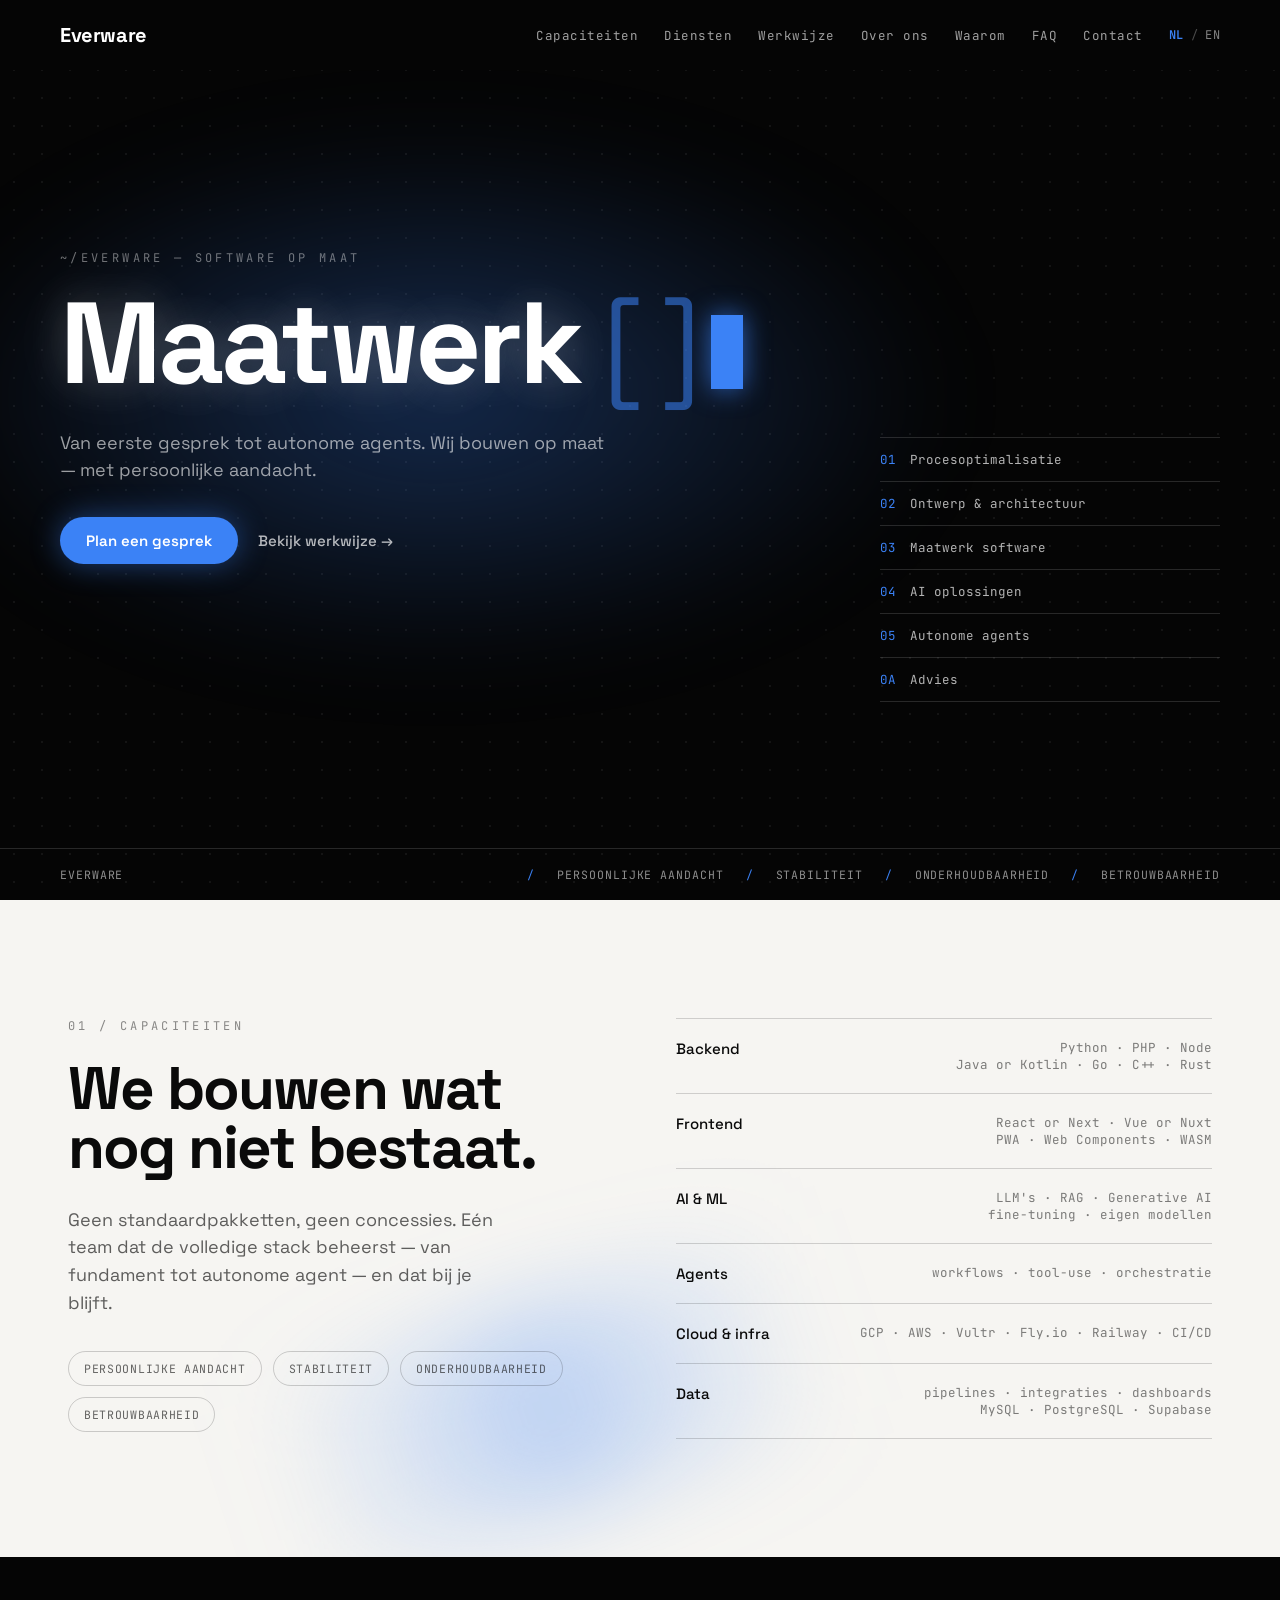
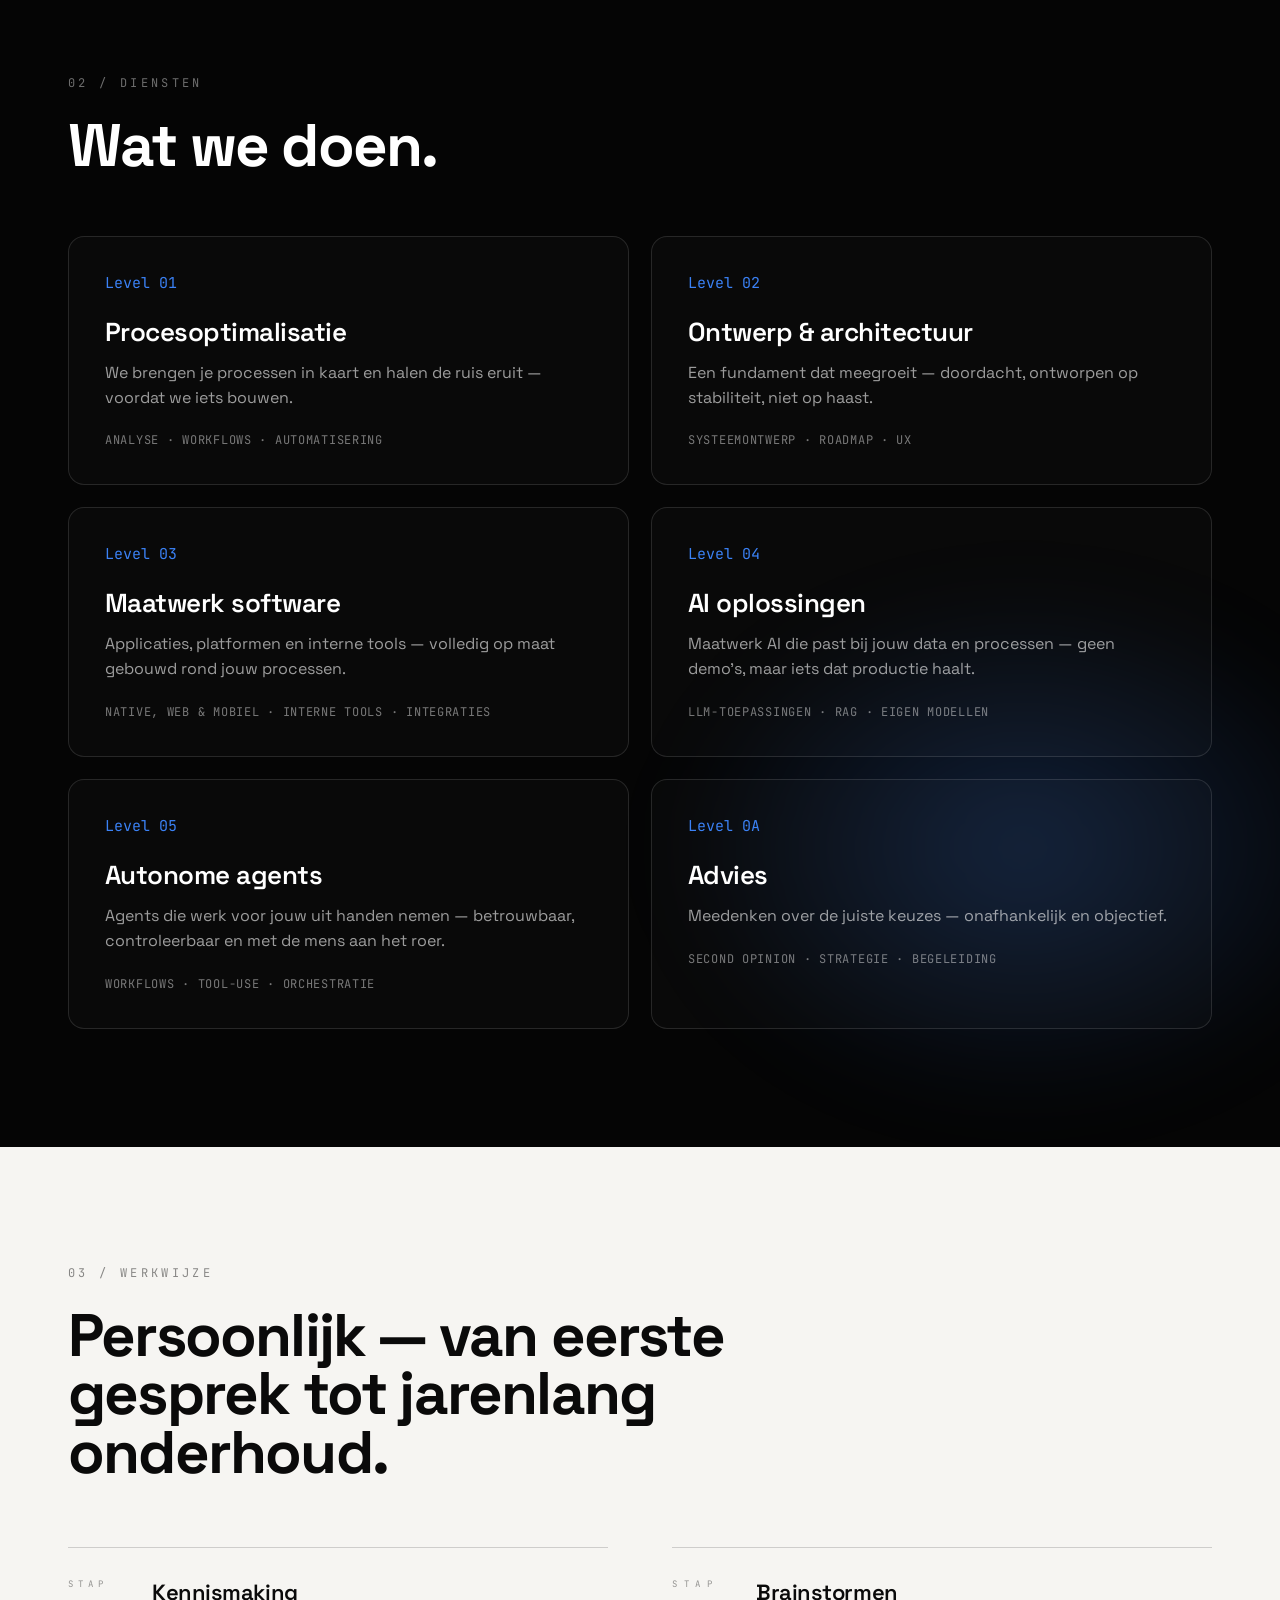
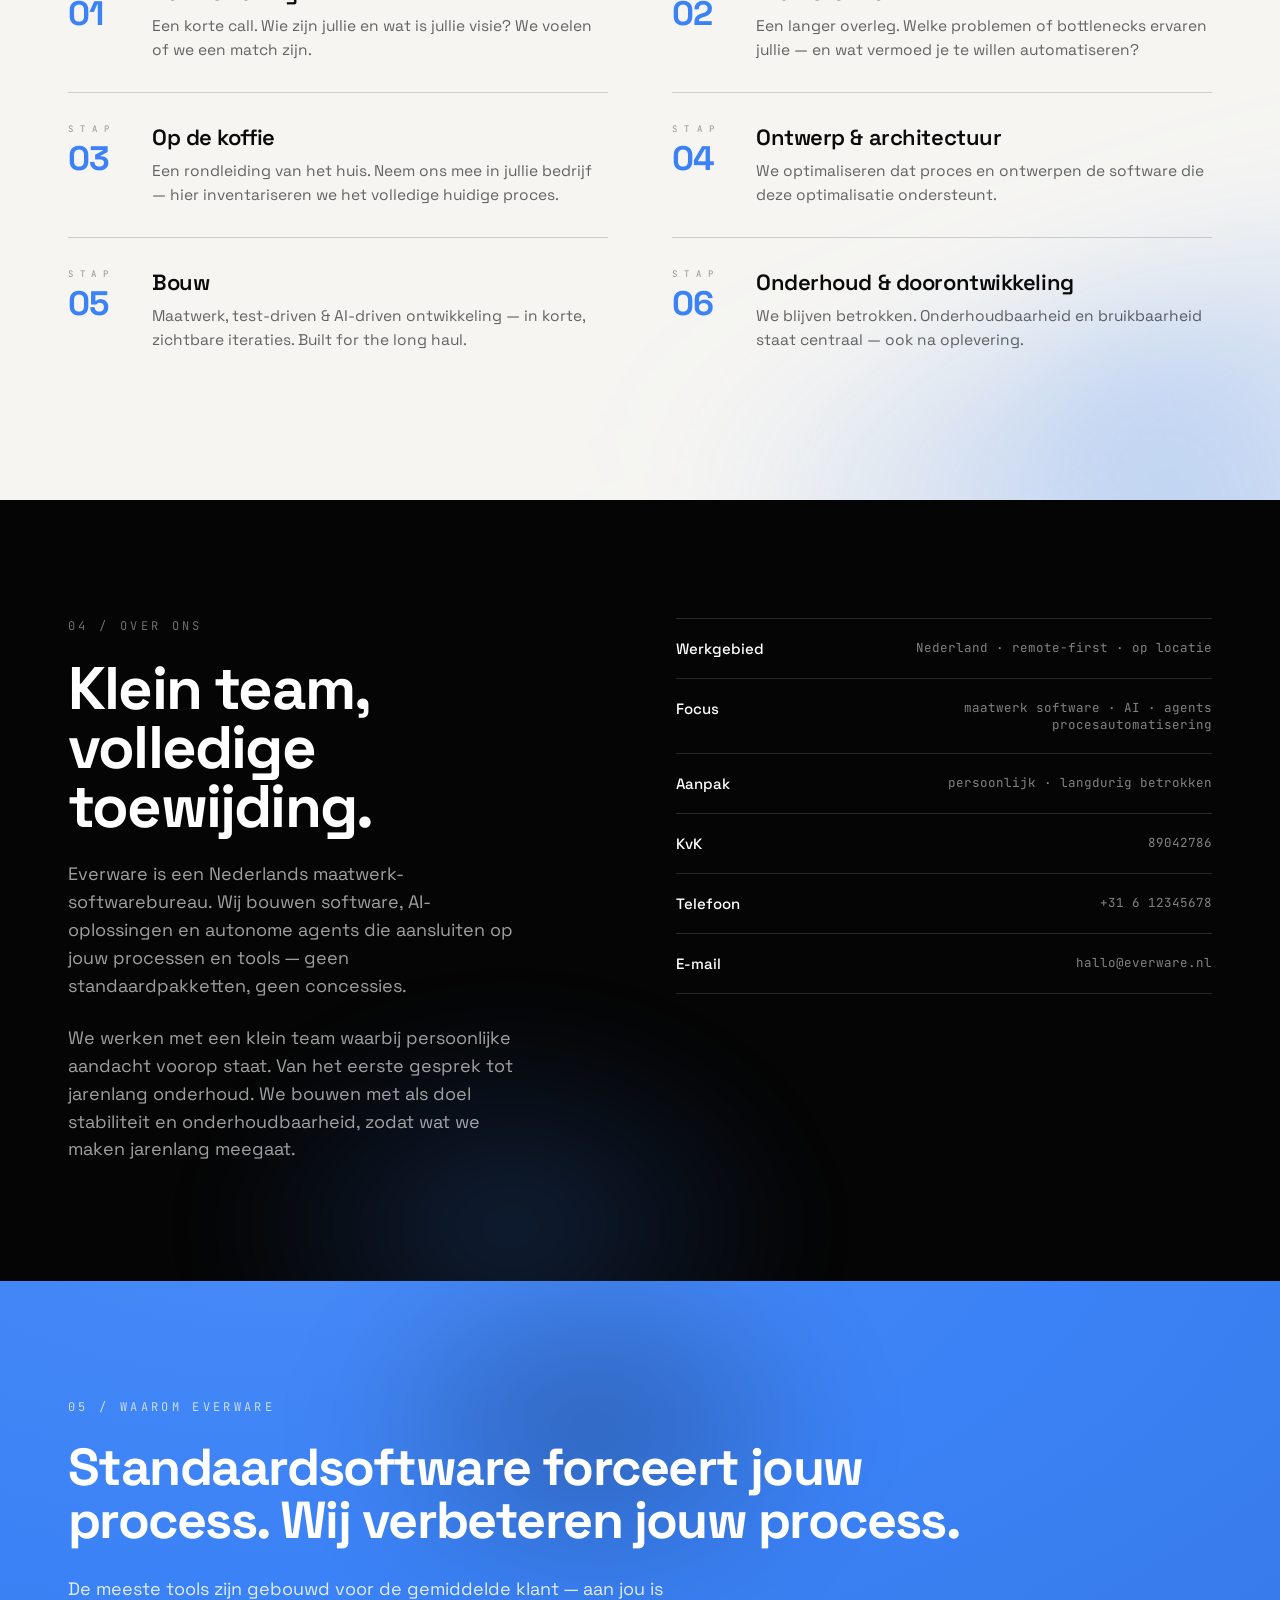
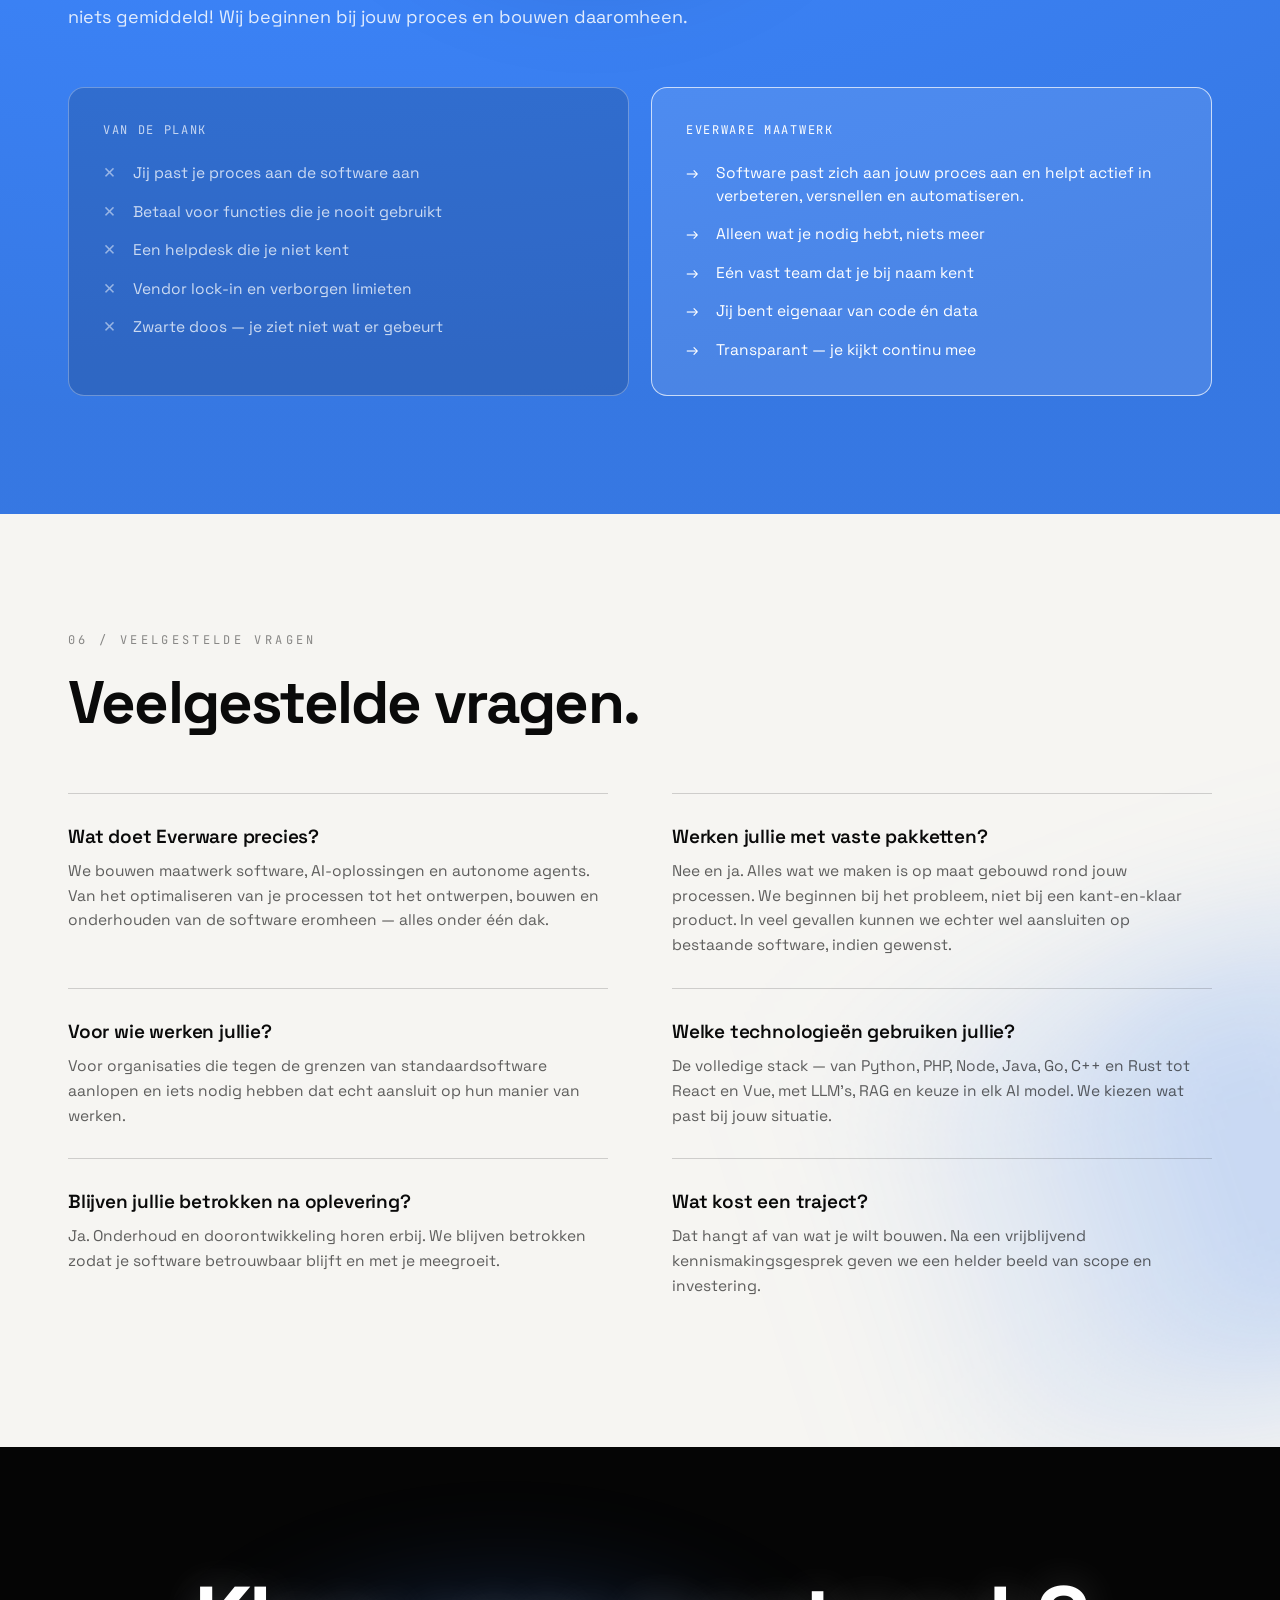
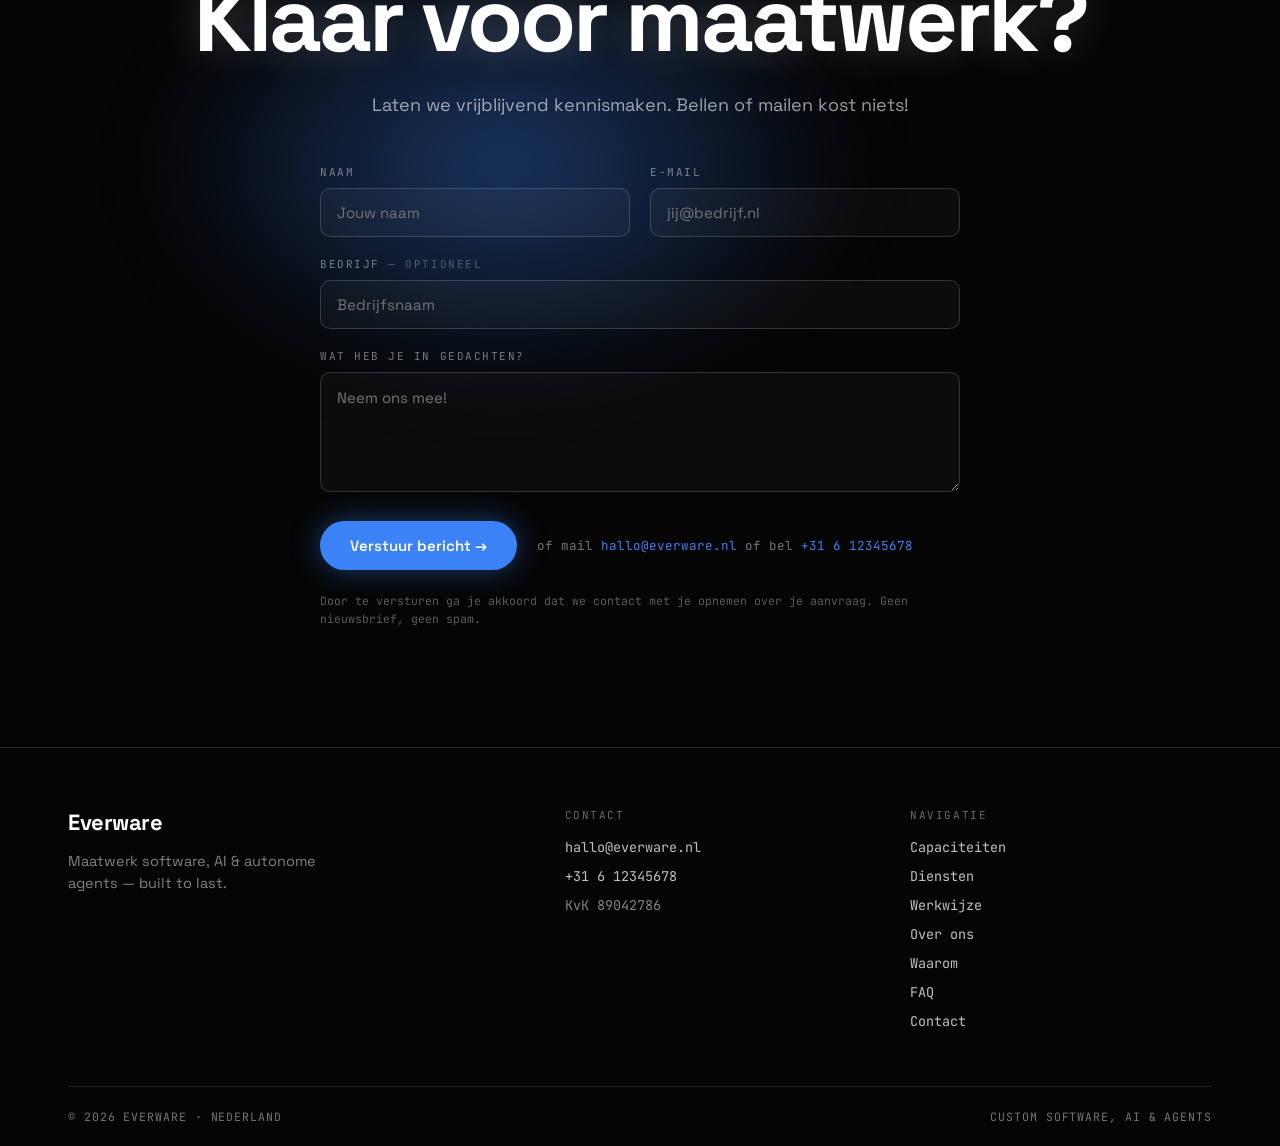
==== index.html @ 2cfcb1f1 "basic setup" ====
<!DOCTYPE html>
<html lang="nl">
<head>
<meta charset="utf-8">
<meta name="viewport" content="width=device-width, initial-scale=1">
<title>Everware — Maatwerk software, AI &amp; autonome agents</title>
<meta name="description" content="Everware — Nederlands maatwerk-softwarebureau. Software, AI-oplossingen en autonome agents op maat, met persoonlijke aandacht.">
<meta property="og:type" content="website">
<meta property="og:title" content="Everware — Maatwerk software, AI &amp; autonome agents">
<meta property="og:description" content="Van eerste gesprek tot autonome agents. Wij bouwen op maat — met persoonlijke aandacht, stabiliteit en onderhoudbaarheid.">
<link rel="icon" href="data:image/svg+xml,%3Csvg%20xmlns='http://www.w3.org/2000/svg'%20viewBox='0%200%2032%2032'%3E%3Crect%20width='32'%20height='32'%20fill='%23050505'/%3E%3Ctext%20x='16'%20y='23'%20font-family='monospace'%20font-size='20'%20font-weight='700'%20fill='%233B82F6'%20text-anchor='middle'%3EE%3C/text%3E%3C/svg%3E">
<link rel="preconnect" href="https://fonts.googleapis.com">
<link rel="preconnect" href="https://fonts.gstatic.com" crossorigin>
<link href="https://fonts.googleapis.com/css2?family=Space+Grotesk:wght@400;500;600;700&family=JetBrains+Mono:wght@400;500;700&display=swap" rel="stylesheet">
<link rel="stylesheet" href="assets/style.css">
<script src="assets/main.js" defer></script>
</head>
<body>
<div style="background:#050505;color:#fff;--accent:#3B82F6">

  <!-- ============ FIXED HEADER ============ -->
  <header id="ew-header" style="position:fixed;top:0;left:0;right:0;z-index:200;background:#050505;color:#fff;transition:background .45s ease,color .45s ease;will-change:background,color">
    <div class="ew-nav" style="max-width:1600px;width:100%;margin:0 auto;display:flex;align-items:center;justify-content:space-between;padding:22px 60px;box-sizing:border-box">
      <div style="font-weight:700;font-size:20px;letter-spacing:-.02em">Everware</div>
      <div style="display:flex;align-items:center;gap:26px">
        <div class="ew-navlinks" style="display:flex;flex-wrap:wrap;gap:26px;font-family:'JetBrains Mono',monospace;font-size:12.5px;letter-spacing:.04em">
          <a class="ew-navlink" data-nav="capaciteiten" href="#capaciteiten" data-t="nav.0.label">Capaciteiten</a>
          <a class="ew-navlink" data-nav="diensten" href="#diensten" data-t="nav.1.label">Diensten</a>
          <a class="ew-navlink" data-nav="werkwijze" href="#werkwijze" data-t="nav.2.label">Werkwijze</a>
          <a class="ew-navlink" data-nav="over-ons" href="#over-ons" data-t="nav.3.label">Over ons</a>
          <a class="ew-navlink" data-nav="waarom" href="#waarom" data-t="nav.4.label">Waarom</a>
          <a class="ew-navlink" data-nav="faq" href="#faq" data-t="nav.5.label">FAQ</a>
          <a class="ew-navlink" data-nav="contact" href="#contact" data-t="nav.6.label">Contact</a>
        </div>
        <div style="display:flex;align-items:center;gap:7px;font-family:'JetBrains Mono',monospace;font-size:12px;letter-spacing:.04em">
          <span id="ew-lang-nl" class="ew-langbtn">NL</span>
          <span style="opacity:.28">/</span>
          <span id="ew-lang-en" class="ew-langbtn">EN</span>
        </div>
      </div>
    </div>
  </header>

  <!-- ============ HERO ============ -->
  <section id="ew-hero" data-screen-label="Hero" data-theme="dark" style="position:relative;background:#050505;color:#fff;overflow:hidden;min-height:100vh;display:flex;flex-direction:column">
    <div style="position:absolute;inset:0;background-image:radial-gradient(rgba(255,255,255,.06) 1px,transparent 1px);background-size:28px 28px;pointer-events:none;opacity:1"></div>
    <canvas id="ew-web" style="position:absolute;inset:0;width:100%;height:100%;pointer-events:none;opacity:1"></canvas>
    <div data-glow data-breathe-only data-base="translate(-50%,-50%)" style="position:absolute;top:44%;left:34%;transform:translate(-50%,-50%);width:900px;height:480px;background:radial-gradient(ellipse at center,color-mix(in srgb,var(--accent,#3B82F6) 30%,transparent),transparent 70%);filter:blur(36px);pointer-events:none"></div>

    <div class="ew-hero-grid" style="position:relative;flex:1;width:100%;max-width:1600px;margin:0 auto;box-sizing:border-box;display:flex;align-items:center;padding:0 60px">
      <div class="ew-hero-inner" style="width:100%;display:grid;grid-template-columns:1fr 340px;grid-template-areas:'title title' 'desc index';gap:34px 64px;align-items:start">
      <div style="grid-area:title;min-width:0;display:flex;flex-direction:column;justify-content:flex-end;min-height:calc(42px + clamp(194.4px,16.2vw,248.4px))">
        <div style="font-family:'JetBrains Mono',monospace;font-size:12px;letter-spacing:.28em;color:rgba(255,255,255,.42);text-transform:uppercase;margin-bottom:26px" data-t="heroEyebrow">~/everware — Software op maat</div>
        <h1 class="ew-hero-h1" style="margin:0;font-weight:700;font-size:clamp(108px,9vw,138px);line-height:.9;letter-spacing:-.035em;display:flex;flex-wrap:wrap;align-items:baseline;column-gap:22px;row-gap:0">
          <span id="ew-title" style="text-shadow:0 0 40px rgba(255,255,255,.22),0 0 90px rgba(255,255,255,.1)" data-t="heroTitleWord">Maatwerk</span>
          <span id="ew-group" style="display:inline-flex;align-items:baseline;gap:13px">
            <span style="color:color-mix(in srgb,var(--accent,#3B82F6) 55%,transparent);font-weight:400">[</span><span id="ew-typed" style="color:#3B82F6;display:inline-block;text-shadow:0 0 30px #3B82F699,0 0 72px #3B82F666">AI</span><span style="color:color-mix(in srgb,var(--accent,#3B82F6) 55%,transparent);font-weight:400">]</span>
            <span class="ew-cursor" style="width:32px;height:74px;background:var(--accent,#3B82F6);display:inline-block;box-shadow:0 0 26px color-mix(in srgb,var(--accent,#3B82F6) 70%,transparent);animation:blink 1.1s steps(1) infinite;transform:translateY(6px)"></span>
          </span>
        </h1>
      </div>
      <div style="grid-area:desc;min-width:0">
        <p style="max-width:560px;margin:0;font-size:18px;line-height:1.5;color:rgba(255,255,255,.6)" data-t="heroDesc">Van eerste gesprek tot autonome agents. Wij bouwen op maat — met persoonlijke aandacht.</p>
        <div style="margin-top:34px;display:inline-flex;align-items:center;gap:12px">
          <a href="#contact" style="text-decoration:none;background:var(--accent,#3B82F6);color:#fff;font-weight:600;font-size:15px;padding:14px 26px;border-radius:999px;box-shadow:0 0 30px color-mix(in srgb,var(--accent,#3B82F6) 45%,transparent)" data-t="heroCta1">Plan een gesprek</a>
          <a href="#werkwijze" style="text-decoration:none;color:rgba(255,255,255,.7);font-weight:500;font-size:15px;padding:14px 8px" data-t="heroCta2">Bekijk werkwijze →</a>
        </div>
      </div>
      <div class="ew-hero-index" style="grid-area:index;font-family:'JetBrains Mono',monospace;font-size:12.5px;border-bottom:1px solid rgba(255,255,255,.14);margin-top:8px">
        <a class="ew-ixlink" href="#diensten" style="text-decoration:none;border-top:1px solid rgba(255,255,255,.14);padding:13px 0;display:flex;gap:14px;color:rgba(255,255,255,.7)"><span style="color:var(--accent,#3B82F6)">01</span><span data-t="heroIndex.0.label">Procesoptimalisatie</span></a>
        <a class="ew-ixlink" href="#diensten" style="text-decoration:none;border-top:1px solid rgba(255,255,255,.14);padding:13px 0;display:flex;gap:14px;color:rgba(255,255,255,.7)"><span style="color:var(--accent,#3B82F6)">02</span><span data-t="heroIndex.1.label">Ontwerp &amp; architectuur</span></a>
        <a class="ew-ixlink" href="#diensten" style="text-decoration:none;border-top:1px solid rgba(255,255,255,.14);padding:13px 0;display:flex;gap:14px;color:rgba(255,255,255,.7)"><span style="color:var(--accent,#3B82F6)">03</span><span data-t="heroIndex.2.label">Maatwerk software</span></a>
        <a class="ew-ixlink" href="#diensten" style="text-decoration:none;border-top:1px solid rgba(255,255,255,.14);padding:13px 0;display:flex;gap:14px;color:rgba(255,255,255,.7)"><span style="color:var(--accent,#3B82F6)">04</span><span data-t="heroIndex.3.label">AI oplossingen</span></a>
        <a class="ew-ixlink" href="#diensten" style="text-decoration:none;border-top:1px solid rgba(255,255,255,.14);padding:13px 0;display:flex;gap:14px;color:rgba(255,255,255,.7)"><span style="color:var(--accent,#3B82F6)">05</span><span data-t="heroIndex.4.label">Autonome agents</span></a>
        <a class="ew-ixlink" href="#diensten" style="text-decoration:none;border-top:1px solid rgba(255,255,255,.14);padding:13px 0;display:flex;gap:14px;color:rgba(255,255,255,.7)"><span style="color:var(--accent,#3B82F6)">0A</span><span data-t="heroIndex.5.label">Advies</span></a>
      </div>
      </div>
    </div>

    <div style="position:relative;border-top:1px solid rgba(255,255,255,.14)">
      <div class="ew-status" style="max-width:1600px;margin:0 auto;box-sizing:border-box;display:flex;align-items:center;justify-content:space-between;padding:18px 60px;font-family:'JetBrains Mono',monospace;font-size:11.5px;letter-spacing:.08em;text-transform:uppercase;color:rgba(255,255,255,.55)">
        <span>Everware</span>
        <span class="ew-metrics" style="display:flex;gap:22px">
          <span style="display:inline-flex;align-items:center;gap:22px"><span style="color:var(--accent,#3B82F6)">/</span><span data-t="status.0">Persoonlijke aandacht</span></span>
          <span style="display:inline-flex;align-items:center;gap:22px"><span style="color:var(--accent,#3B82F6)">/</span><span data-t="status.1">Stabiliteit</span></span>
          <span style="display:inline-flex;align-items:center;gap:22px"><span style="color:var(--accent,#3B82F6)">/</span><span data-t="status.2">Onderhoudbaarheid</span></span>
          <span style="display:inline-flex;align-items:center;gap:22px"><span style="color:var(--accent,#3B82F6)">/</span><span data-t="status.3">Betrouwbaarheid</span></span>
        </span>
      </div>
    </div>
  </section>

  <!-- ============ CAPABILITIES (white) ============ -->
  <section id="capaciteiten" data-screen-label="Capaciteiten" data-theme="light" style="position:relative;overflow:hidden;background:#f6f5f2;color:#0a0a0a">
    <div data-glow data-base="rotate(-18deg)" style="position:absolute;top:15%;left:-11%;width:56%;height:40%;transform:rotate(-18deg);background:linear-gradient(90deg,transparent,color-mix(in srgb,var(--accent,#3B82F6) 55%,transparent) 45%,color-mix(in srgb,var(--accent,#3B82F6) 70%,transparent) 50%,color-mix(in srgb,var(--accent,#3B82F6) 55%,transparent) 55%,transparent);filter:blur(60px);opacity:.5;pointer-events:none"></div>
    <div class="ew-pad ew-grid2" style="position:relative;max-width:1240px;margin:0 auto;box-sizing:border-box;padding:118px 48px;display:grid;grid-template-columns:1fr 1fr;gap:72px;align-items:start">
      <div>
        <div style="font-family:'JetBrains Mono',monospace;font-size:12px;letter-spacing:.28em;text-transform:uppercase;color:rgba(0,0,0,.45);margin-bottom:26px" data-t="capEyebrow">01 / Capaciteiten</div>
        <h2 class="ew-sec-h2" style="margin:0;font-weight:700;font-size:60px;line-height:.98;letter-spacing:-.03em" data-t="capH2">We bouwen wat nog niet bestaat.</h2>
        <p style="max-width:440px;margin:28px 0 0;font-size:18px;line-height:1.55;color:rgba(0,0,0,.62)" data-t="capLead">Geen standaardpakketten, geen concessies. Eén team dat de volledige stack beheerst — van fundament tot autonome agent — en dat bij je blijft.</p>
        <div style="display:flex;gap:11px;margin-top:34px;font-family:'JetBrains Mono',monospace;flex-wrap:wrap">
          <span style="border:1px solid rgba(0,0,0,.18);padding:9px 15px;border-radius:999px;font-size:11.5px;letter-spacing:.06em;text-transform:uppercase;color:rgba(0,0,0,.6)" data-t="capTags.0">Persoonlijke aandacht</span>
          <span style="border:1px solid rgba(0,0,0,.18);padding:9px 15px;border-radius:999px;font-size:11.5px;letter-spacing:.06em;text-transform:uppercase;color:rgba(0,0,0,.6)" data-t="capTags.1">Stabiliteit</span>
          <span style="border:1px solid rgba(0,0,0,.18);padding:9px 15px;border-radius:999px;font-size:11.5px;letter-spacing:.06em;text-transform:uppercase;color:rgba(0,0,0,.6)" data-t="capTags.2">Onderhoudbaarheid</span>
          <span style="border:1px solid rgba(0,0,0,.18);padding:9px 15px;border-radius:999px;font-size:11.5px;letter-spacing:.06em;text-transform:uppercase;color:rgba(0,0,0,.6)" data-t="capTags.3">Betrouwbaarheid</span>
        </div>
      </div>
      <div style="font-family:'JetBrains Mono',monospace;border-bottom:1px solid rgba(0,0,0,.16)">
        <div style="border-top:1px solid rgba(0,0,0,.16);padding:20px 0;display:flex;justify-content:space-between;gap:24px">
          <span style="font-size:15px;font-weight:500;font-family:'Space Grotesk',sans-serif">Backend</span>
          <span style="font-size:12.5px;color:rgba(0,0,0,.5);text-align:right"><span style="display:block" data-t="capRows.0.lines.0">Python · PHP · Node</span><span style="display:block" data-t="capRows.0.lines.1">Java or Kotlin · Go · C++ · Rust</span></span>
        </div>
        <div style="border-top:1px solid rgba(0,0,0,.16);padding:20px 0;display:flex;justify-content:space-between;gap:24px">
          <span style="font-size:15px;font-weight:500;font-family:'Space Grotesk',sans-serif">Frontend</span>
          <span style="font-size:12.5px;color:rgba(0,0,0,.5);text-align:right"><span style="display:block" data-t="capRows.1.lines.0">React or Next · Vue or Nuxt</span><span style="display:block" data-t="capRows.1.lines.1">PWA · Web Components · WASM</span></span>
        </div>
        <div style="border-top:1px solid rgba(0,0,0,.16);padding:20px 0;display:flex;justify-content:space-between;gap:24px">
          <span style="font-size:15px;font-weight:500;font-family:'Space Grotesk',sans-serif">AI &amp; ML</span>
          <span style="font-size:12.5px;color:rgba(0,0,0,.5);text-align:right"><span style="display:block" data-t="capRows.2.lines.0">LLM's · RAG · Generative AI</span><span style="display:block" data-t="capRows.2.lines.1">fine-tuning · eigen modellen</span></span>
        </div>
        <div style="border-top:1px solid rgba(0,0,0,.16);padding:20px 0;display:flex;justify-content:space-between;gap:24px">
          <span style="font-size:15px;font-weight:500;font-family:'Space Grotesk',sans-serif">Agents</span>
          <span style="font-size:12.5px;color:rgba(0,0,0,.5);text-align:right"><span style="display:block" data-t="capRows.3.lines.0">workflows · tool-use · orchestratie</span></span>
        </div>
        <div style="border-top:1px solid rgba(0,0,0,.16);padding:20px 0;display:flex;justify-content:space-between;gap:24px">
          <span style="font-size:15px;font-weight:500;font-family:'Space Grotesk',sans-serif">Cloud &amp; infra</span>
          <span style="font-size:12.5px;color:rgba(0,0,0,.5);text-align:right"><span style="display:block" data-t="capRows.4.lines.0">GCP · AWS · Vultr · Fly.io · Railway · CI/CD</span></span>
        </div>
        <div style="border-top:1px solid rgba(0,0,0,.16);padding:20px 0;display:flex;justify-content:space-between;gap:24px">
          <span style="font-size:15px;font-weight:500;font-family:'Space Grotesk',sans-serif">Data</span>
          <span style="font-size:12.5px;color:rgba(0,0,0,.5);text-align:right"><span style="display:block" data-t="capRows.5.lines.0">pipelines · integraties · dashboards</span><span style="display:block" data-t="capRows.5.lines.1">MySQL · PostgreSQL · Supabase</span></span>
        </div>
      </div>
    </div>
  </section>

  <!-- ============ SERVICES (black) ============ -->
  <section id="diensten" data-screen-label="Diensten" data-theme="dark" style="position:relative;background:#050505;color:#fff;overflow:hidden">
    <div data-glow data-base="none" style="position:absolute;top:27%;right:-2%;width:760px;height:560px;background:radial-gradient(ellipse at center,color-mix(in srgb,var(--accent,#3B82F6) 22%,transparent),transparent 70%);filter:blur(40px);pointer-events:none"></div>
    <div class="ew-pad" style="position:relative;max-width:1240px;margin:0 auto;box-sizing:border-box;padding:118px 48px">
      <div style="font-family:'JetBrains Mono',monospace;font-size:12px;letter-spacing:.28em;text-transform:uppercase;color:rgba(255,255,255,.42);margin-bottom:26px" data-t="svEyebrow">02 / Diensten</div>
      <h2 class="ew-sec-h2" style="margin:0 0 60px;font-weight:700;font-size:60px;line-height:.98;letter-spacing:-.03em;max-width:760px" data-t="svH2">Wat we doen.</h2>
      <div class="ew-grid2" style="display:grid;grid-template-columns:1fr 1fr;gap:22px">
        <div class="ew-card" style="border:1px solid rgba(255,255,255,.12);background:rgba(255,255,255,.02);border-radius:16px;padding:36px">
          <div style="font-family:'JetBrains Mono',monospace;font-size:15px;color:var(--accent,#3B82F6);margin-bottom:22px" data-t="svCards.0.level">Level 01</div>
          <h3 style="margin:0 0 12px;font-size:26px;font-weight:600;letter-spacing:-.02em" data-t="svCards.0.title">Procesoptimalisatie</h3>
          <p style="margin:0 0 22px;font-size:16px;line-height:1.55;color:rgba(255,255,255,.6)" data-t="svCards.0.desc">We brengen je processen in kaart en halen de ruis eruit — voordat we iets bouwen.</p>
          <div style="font-family:'JetBrains Mono',monospace;font-size:12px;letter-spacing:.06em;color:rgba(255,255,255,.45);text-transform:uppercase" data-t="svCards.0.meta">Analyse · Workflows · Automatisering</div>
        </div>
        <div class="ew-card" style="border:1px solid rgba(255,255,255,.12);background:rgba(255,255,255,.02);border-radius:16px;padding:36px">
          <div style="font-family:'JetBrains Mono',monospace;font-size:15px;color:var(--accent,#3B82F6);margin-bottom:22px" data-t="svCards.1.level">Level 02</div>
          <h3 style="margin:0 0 12px;font-size:26px;font-weight:600;letter-spacing:-.02em" data-t="svCards.1.title">Ontwerp &amp; architectuur</h3>
          <p style="margin:0 0 22px;font-size:16px;line-height:1.55;color:rgba(255,255,255,.6)" data-t="svCards.1.desc">Een fundament dat meegroeit — doordacht, ontworpen op stabiliteit, niet op haast.</p>
          <div style="font-family:'JetBrains Mono',monospace;font-size:12px;letter-spacing:.06em;color:rgba(255,255,255,.45);text-transform:uppercase" data-t="svCards.1.meta">Systeemontwerp · Roadmap · UX</div>
        </div>
        <div class="ew-card" style="border:1px solid rgba(255,255,255,.12);background:rgba(255,255,255,.02);border-radius:16px;padding:36px">
          <div style="font-family:'JetBrains Mono',monospace;font-size:15px;color:var(--accent,#3B82F6);margin-bottom:22px" data-t="svCards.2.level">Level 03</div>
          <h3 style="margin:0 0 12px;font-size:26px;font-weight:600;letter-spacing:-.02em" data-t="svCards.2.title">Maatwerk software</h3>
          <p style="margin:0 0 22px;font-size:16px;line-height:1.55;color:rgba(255,255,255,.6)" data-t="svCards.2.desc">Applicaties, platformen en interne tools — volledig op maat gebouwd rond jouw processen.</p>
          <div style="font-family:'JetBrains Mono',monospace;font-size:12px;letter-spacing:.06em;color:rgba(255,255,255,.45);text-transform:uppercase" data-t="svCards.2.meta">Native, Web &amp; mobiel · Interne tools · Integraties</div>
        </div>
        <div class="ew-card" style="border:1px solid rgba(255,255,255,.12);background:rgba(255,255,255,.02);border-radius:16px;padding:36px">
          <div style="font-family:'JetBrains Mono',monospace;font-size:15px;color:var(--accent,#3B82F6);margin-bottom:22px" data-t="svCards.3.level">Level 04</div>
          <h3 style="margin:0 0 12px;font-size:26px;font-weight:600;letter-spacing:-.02em" data-t="svCards.3.title">AI oplossingen</h3>
          <p style="margin:0 0 22px;font-size:16px;line-height:1.55;color:rgba(255,255,255,.6)" data-t="svCards.3.desc">Maatwerk AI die past bij jouw data en processen — geen demo's, maar iets dat productie haalt.</p>
          <div style="font-family:'JetBrains Mono',monospace;font-size:12px;letter-spacing:.06em;color:rgba(255,255,255,.45);text-transform:uppercase" data-t="svCards.3.meta">LLM-toepassingen · RAG · Eigen modellen</div>
        </div>
        <div class="ew-card" style="border:1px solid rgba(255,255,255,.12);background:rgba(255,255,255,.02);border-radius:16px;padding:36px">
          <div style="font-family:'JetBrains Mono',monospace;font-size:15px;color:var(--accent,#3B82F6);margin-bottom:22px" data-t="svCards.4.level">Level 05</div>
          <h3 style="margin:0 0 12px;font-size:26px;font-weight:600;letter-spacing:-.02em" data-t="svCards.4.title">Autonome agents</h3>
          <p style="margin:0 0 22px;font-size:16px;line-height:1.55;color:rgba(255,255,255,.6)" data-t="svCards.4.desc">Agents die werk voor jouw uit handen nemen — betrouwbaar, controleerbaar en met de mens aan het roer.</p>
          <div style="font-family:'JetBrains Mono',monospace;font-size:12px;letter-spacing:.06em;color:rgba(255,255,255,.45);text-transform:uppercase" data-t="svCards.4.meta">Workflows · Tool-use · Orchestratie</div>
        </div>
        <div class="ew-card" style="border:1px solid rgba(255,255,255,.12);background:rgba(255,255,255,.02);border-radius:16px;padding:36px">
          <div style="font-family:'JetBrains Mono',monospace;font-size:15px;color:var(--accent,#3B82F6);margin-bottom:22px" data-t="svCards.5.level">Level 0A</div>
          <h3 style="margin:0 0 12px;font-size:26px;font-weight:600;letter-spacing:-.02em" data-t="svCards.5.title">Advies</h3>
          <p style="margin:0 0 22px;font-size:16px;line-height:1.55;color:rgba(255,255,255,.6)" data-t="svCards.5.desc">Meedenken over de juiste keuzes — onafhankelijk en objectief.</p>
          <div style="font-family:'JetBrains Mono',monospace;font-size:12px;letter-spacing:.06em;color:rgba(255,255,255,.45);text-transform:uppercase" data-t="svCards.5.meta">Second opinion · Strategie · Begeleiding</div>
        </div>
      </div>
    </div>
  </section>

  <!-- ============ WERKWIJZE (white) ============ -->
  <section id="werkwijze" data-screen-label="Werkwijze" data-theme="light" style="position:relative;overflow:hidden;background:#f6f5f2;color:#0a0a0a">
    <div data-glow data-base="rotate(-18deg)" style="position:absolute;bottom:12%;right:4%;width:56%;height:40%;transform:rotate(-18deg);background:linear-gradient(90deg,transparent,color-mix(in srgb,var(--accent,#3B82F6) 55%,transparent) 45%,color-mix(in srgb,var(--accent,#3B82F6) 70%,transparent) 50%,color-mix(in srgb,var(--accent,#3B82F6) 55%,transparent) 55%,transparent);filter:blur(60px);opacity:.5;pointer-events:none"></div>
    <div class="ew-pad" style="position:relative;max-width:1240px;margin:0 auto;box-sizing:border-box;padding:118px 48px">
      <div style="font-family:'JetBrains Mono',monospace;font-size:12px;letter-spacing:.28em;text-transform:uppercase;color:rgba(0,0,0,.45);margin-bottom:26px" data-t="wpEyebrow">03 / Werkwijze</div>
      <h2 class="ew-sec-h2" style="margin:0 0 64px;font-weight:700;font-size:60px;line-height:.98;letter-spacing:-.03em;max-width:820px" data-t="wpH2">Persoonlijk — van eerste gesprek tot jarenlang onderhoud.</h2>
      <div class="ew-grid2" style="display:grid;grid-template-columns:1fr 1fr;gap:0 64px">
        <div style="border-top:1px solid rgba(0,0,0,.16);padding:30px 0;display:grid;grid-template-columns:64px 1fr;gap:20px;align-items:start">
          <div style="display:inline-block;width:fit-content;justify-self:start">
            <div data-letters style="font-family:'JetBrains Mono',monospace;font-size:9px;letter-spacing:0;text-transform:uppercase;color:rgba(0,0,0,.4);display:flex;justify-content:space-between;margin-bottom:2px"><span>s</span><span>t</span><span>a</span><span>p</span></div>
            <div style="font-weight:700;font-size:34px;letter-spacing:-.03em;color:var(--accent,#3B82F6)">01</div>
          </div>
          <div><h3 style="margin:0 0 8px;font-size:22px;font-weight:600;letter-spacing:-.02em" data-t="wpSteps.0.title">Kennismaking</h3><p style="margin:0;font-size:15.5px;line-height:1.55;color:rgba(0,0,0,.6)" data-t="wpSteps.0.desc">Een korte call. Wie zijn jullie en wat is jullie visie? We voelen of we een match zijn.</p></div>
        </div>
        <div style="border-top:1px solid rgba(0,0,0,.16);padding:30px 0;display:grid;grid-template-columns:64px 1fr;gap:20px;align-items:start">
          <div style="display:inline-block;width:fit-content;justify-self:start">
            <div data-letters style="font-family:'JetBrains Mono',monospace;font-size:9px;letter-spacing:0;text-transform:uppercase;color:rgba(0,0,0,.4);display:flex;justify-content:space-between;margin-bottom:2px"><span>s</span><span>t</span><span>a</span><span>p</span></div>
            <div style="font-weight:700;font-size:34px;letter-spacing:-.03em;color:var(--accent,#3B82F6)">02</div>
          </div>
          <div><h3 style="margin:0 0 8px;font-size:22px;font-weight:600;letter-spacing:-.02em" data-t="wpSteps.1.title">Brainstormen</h3><p style="margin:0;font-size:15.5px;line-height:1.55;color:rgba(0,0,0,.6)" data-t="wpSteps.1.desc">Een langer overleg. Welke problemen of bottlenecks ervaren jullie — en wat vermoed je te willen automatiseren?</p></div>
        </div>
        <div style="border-top:1px solid rgba(0,0,0,.16);padding:30px 0;display:grid;grid-template-columns:64px 1fr;gap:20px;align-items:start">
          <div style="display:inline-block;width:fit-content;justify-self:start">
            <div data-letters style="font-family:'JetBrains Mono',monospace;font-size:9px;letter-spacing:0;text-transform:uppercase;color:rgba(0,0,0,.4);display:flex;justify-content:space-between;margin-bottom:2px"><span>s</span><span>t</span><span>a</span><span>p</span></div>
            <div style="font-weight:700;font-size:34px;letter-spacing:-.03em;color:var(--accent,#3B82F6)">03</div>
          </div>
          <div><h3 style="margin:0 0 8px;font-size:22px;font-weight:600;letter-spacing:-.02em" data-t="wpSteps.2.title">Op de koffie</h3><p style="margin:0;font-size:15.5px;line-height:1.55;color:rgba(0,0,0,.6)" data-t="wpSteps.2.desc">Een rondleiding van het huis. Neem ons mee in jullie bedrijf — hier inventariseren we het volledige huidige proces.</p></div>
        </div>
        <div style="border-top:1px solid rgba(0,0,0,.16);padding:30px 0;display:grid;grid-template-columns:64px 1fr;gap:20px;align-items:start">
          <div style="display:inline-block;width:fit-content;justify-self:start">
            <div data-letters style="font-family:'JetBrains Mono',monospace;font-size:9px;letter-spacing:0;text-transform:uppercase;color:rgba(0,0,0,.4);display:flex;justify-content:space-between;margin-bottom:2px"><span>s</span><span>t</span><span>a</span><span>p</span></div>
            <div style="font-weight:700;font-size:34px;letter-spacing:-.03em;color:var(--accent,#3B82F6)">04</div>
          </div>
          <div><h3 style="margin:0 0 8px;font-size:22px;font-weight:600;letter-spacing:-.02em" data-t="wpSteps.3.title">Ontwerp &amp; architectuur</h3><p style="margin:0;font-size:15.5px;line-height:1.55;color:rgba(0,0,0,.6)" data-t="wpSteps.3.desc">We optimaliseren dat proces en ontwerpen de software die deze optimalisatie ondersteunt.</p></div>
        </div>
        <div style="border-top:1px solid rgba(0,0,0,.16);padding:30px 0;display:grid;grid-template-columns:64px 1fr;gap:20px;align-items:start">
          <div style="display:inline-block;width:fit-content;justify-self:start">
            <div data-letters style="font-family:'JetBrains Mono',monospace;font-size:9px;letter-spacing:0;text-transform:uppercase;color:rgba(0,0,0,.4);display:flex;justify-content:space-between;margin-bottom:2px"><span>s</span><span>t</span><span>a</span><span>p</span></div>
            <div style="font-weight:700;font-size:34px;letter-spacing:-.03em;color:var(--accent,#3B82F6)">05</div>
          </div>
          <div><h3 style="margin:0 0 8px;font-size:22px;font-weight:600;letter-spacing:-.02em" data-t="wpSteps.4.title">Bouw</h3><p style="margin:0;font-size:15.5px;line-height:1.55;color:rgba(0,0,0,.6)" data-t="wpSteps.4.desc">Maatwerk, test-driven &amp; AI-driven ontwikkeling — in korte, zichtbare iteraties. Built for the long haul.</p></div>
        </div>
        <div style="border-top:1px solid rgba(0,0,0,.16);padding:30px 0;display:grid;grid-template-columns:64px 1fr;gap:20px;align-items:start">
          <div style="display:inline-block;width:fit-content;justify-self:start">
            <div data-letters style="font-family:'JetBrains Mono',monospace;font-size:9px;letter-spacing:0;text-transform:uppercase;color:rgba(0,0,0,.4);display:flex;justify-content:space-between;margin-bottom:2px"><span>s</span><span>t</span><span>a</span><span>p</span></div>
            <div style="font-weight:700;font-size:34px;letter-spacing:-.03em;color:var(--accent,#3B82F6)">06</div>
          </div>
          <div><h3 style="margin:0 0 8px;font-size:22px;font-weight:600;letter-spacing:-.02em" data-t="wpSteps.5.title">Onderhoud &amp; doorontwikkeling</h3><p style="margin:0;font-size:15.5px;line-height:1.55;color:rgba(0,0,0,.6)" data-t="wpSteps.5.desc">We blijven betrokken. Onderhoudbaarheid en bruikbaarheid staat centraal — ook na oplevering.</p></div>
        </div>
      </div>
    </div>
  </section>

  <!-- ============ OVER ONS (black) ============ -->
  <section id="over-ons" data-screen-label="Over ons" data-theme="dark" style="position:relative;background:#050505;color:#fff;overflow:hidden">
    <div data-glow data-base="none" style="position:absolute;top:20%;left:-4%;width:720px;height:520px;background:radial-gradient(ellipse at center,color-mix(in srgb,var(--accent,#3B82F6) 20%,transparent),transparent 70%);filter:blur(42px);pointer-events:none"></div>
    <div class="ew-pad ew-grid2" style="position:relative;max-width:1240px;margin:0 auto;box-sizing:border-box;padding:118px 48px;display:grid;grid-template-columns:1fr 1fr;gap:72px;align-items:start">
      <div>
        <div style="font-family:'JetBrains Mono',monospace;font-size:12px;letter-spacing:.28em;text-transform:uppercase;color:rgba(255,255,255,.42);margin-bottom:26px" data-t="abEyebrow">04 / Over ons</div>
        <h2 class="ew-sec-h2" style="margin:0;font-weight:700;font-size:60px;line-height:.98;letter-spacing:-.03em" data-t="abH2">Klein team, volledige toewijding.</h2>
        <p style="max-width:460px;margin:24px 0 0;font-size:18px;line-height:1.55;color:rgba(255,255,255,.62)" data-t="abParas.0">Everware is een Nederlands maatwerk-softwarebureau. Wij bouwen software, AI-oplossingen en autonome agents die aansluiten op jouw processen en tools — geen standaardpakketten, geen concessies.</p>
        <p style="max-width:460px;margin:24px 0 0;font-size:18px;line-height:1.55;color:rgba(255,255,255,.62)" data-t="abParas.1">We werken met een klein team waarbij persoonlijke aandacht voorop staat. Van het eerste gesprek tot jarenlang onderhoud. We bouwen met als doel stabiliteit en onderhoudbaarheid, zodat wat we maken jarenlang meegaat.</p>
      </div>
      <div style="font-family:'JetBrains Mono',monospace">
        <div style="border-top:1px solid rgba(255,255,255,.14);padding:20px 0;display:flex;justify-content:space-between;gap:24px">
          <span style="font-size:15px;font-weight:500;font-family:'Space Grotesk',sans-serif" data-t="abRows.0.label">Werkgebied</span>
          <span style="font-size:12.5px;color:rgba(255,255,255,.5);text-align:right"><span style="display:block" data-t="abRows.0.lines.0">Nederland · remote-first · op locatie</span></span>
        </div>
        <div style="border-top:1px solid rgba(255,255,255,.14);padding:20px 0;display:flex;justify-content:space-between;gap:24px">
          <span style="font-size:15px;font-weight:500;font-family:'Space Grotesk',sans-serif" data-t="abRows.1.label">Focus</span>
          <span style="font-size:12.5px;color:rgba(255,255,255,.5);text-align:right"><span style="display:block" data-t="abRows.1.lines.0">maatwerk software · AI · agents</span><span style="display:block" data-t="abRows.1.lines.1">procesautomatisering</span></span>
        </div>
        <div style="border-top:1px solid rgba(255,255,255,.14);padding:20px 0;display:flex;justify-content:space-between;gap:24px">
          <span style="font-size:15px;font-weight:500;font-family:'Space Grotesk',sans-serif" data-t="abRows.2.label">Aanpak</span>
          <span style="font-size:12.5px;color:rgba(255,255,255,.5);text-align:right"><span style="display:block" data-t="abRows.2.lines.0">persoonlijk · langdurig betrokken</span></span>
        </div>
        <div style="border-top:1px solid rgba(255,255,255,.14);padding:20px 0;display:flex;justify-content:space-between;gap:24px"><span style="font-size:15px;font-weight:500;font-family:'Space Grotesk',sans-serif">KvK</span><span style="font-size:12.5px;color:rgba(255,255,255,.5);text-align:right">89042786</span></div>
        <div style="border-top:1px solid rgba(255,255,255,.14);padding:20px 0;display:flex;justify-content:space-between;gap:24px"><span style="font-size:15px;font-weight:500;font-family:'Space Grotesk',sans-serif" data-t="abTelLabel">Telefoon</span><a href="tel:+31612345678" style="font-size:12.5px;color:rgba(255,255,255,.5);text-align:right;text-decoration:none">+31 6 12345678</a></div>
        <div style="border-top:1px solid rgba(255,255,255,.14);border-bottom:1px solid rgba(255,255,255,.14);padding:20px 0;display:flex;justify-content:space-between;gap:24px"><span style="font-size:15px;font-weight:500;font-family:'Space Grotesk',sans-serif" data-t="abEmailLabel">E-mail</span><a href="mailto:hallo@everware.nl" style="font-size:12.5px;color:rgba(255,255,255,.5);text-align:right;text-decoration:none">hallo@everware.nl</a></div>
      </div>
    </div>
  </section>

  <!-- ============ WAAROM (accent) ============ -->
  <section id="waarom" data-screen-label="Waarom" data-theme="dark" style="position:relative;overflow:hidden;background:radial-gradient(130% 100% at 22% -12%,color-mix(in srgb,#3B82F6 93%,#ffffff) 0%,#3B82F6 48%,color-mix(in srgb,#3B82F6 92%,#000000) 100%);color:var(--wfg,#fff);--wfg:#fff;--wmut:rgba(255,255,255,.72);--wlead:rgba(255,255,255,.85);--wa-bd:rgba(255,255,255,.3);--wa-bg:rgba(0,0,0,.14);--wa-tt:rgba(255,255,255,.72);--wa-tx:rgba(255,255,255,.75);--wa-mk:rgba(255,255,255,.5);--wb-bd:rgba(255,255,255,.7);--wb-bg:rgba(255,255,255,.16);--wb-tt:#ffffff;--wb-tx:#ffffff;--wb-mk:#ffffff;--wglow:rgba(0,0,0,.24)">
    <div data-glow data-parallax="-0.4" data-base="translateY(-50%)" style="position:absolute;top:66%;right:14%;transform:translateY(-50%);width:620px;height:460px;background:radial-gradient(ellipse at center,var(--wglow,color-mix(in srgb,var(--accent,#3B82F6) 16%,transparent)),transparent 70%);filter:blur(48px);pointer-events:none"></div>
    <div class="ew-pad" style="position:relative;max-width:1240px;margin:0 auto;box-sizing:border-box;padding:118px 48px">
      <div style="font-family:'JetBrains Mono',monospace;font-size:12px;letter-spacing:.28em;text-transform:uppercase;color:var(--wmut,rgba(255,255,255,.42));margin-bottom:26px" data-t="whyEyebrow">05 / Waarom Everware</div>
      <h2 class="ew-sec-h2" style="margin:0;font-weight:700;font-size:52px;line-height:1.02;letter-spacing:-.03em;max-width:900px" data-t="whyH2">Standaardsoftware forceert jouw process. Wij verbeteren jouw process.</h2>
      <p style="max-width:620px;margin:28px 0 0;font-size:18px;line-height:1.55;color:var(--wlead,rgba(255,255,255,.62))" data-t="whyLead">De meeste tools zijn gebouwd voor de gemiddelde klant — aan jou is niets gemiddeld! Wij beginnen bij jouw proces en bouwen daaromheen.</p>
      <div class="ew-why ew-grid2" style="margin-top:56px;display:grid;grid-template-columns:1fr 1fr;gap:22px">
        <div style="border:1px solid var(--wa-bd,rgba(255,255,255,.12));border-radius:16px;padding:34px;background:var(--wa-bg,rgba(0,0,0,.18))">
          <div style="font-family:'JetBrains Mono',monospace;font-size:12px;letter-spacing:.14em;text-transform:uppercase;color:var(--wa-tt,rgba(255,255,255,.4));margin-bottom:24px" data-t="whyColATitle">Van de plank</div>
          <div style="display:flex;flex-direction:column;gap:16px">
            <div style="display:grid;grid-template-columns:18px 1fr;gap:12px;font-size:15.5px;line-height:1.45;color:var(--wa-tx,rgba(255,255,255,.55))"><span style="color:var(--wa-mk,rgba(255,255,255,.3))">✕</span><span data-t="whyColA.0">Jij past je proces aan de software aan</span></div>
            <div style="display:grid;grid-template-columns:18px 1fr;gap:12px;font-size:15.5px;line-height:1.45;color:var(--wa-tx,rgba(255,255,255,.55))"><span style="color:var(--wa-mk,rgba(255,255,255,.3))">✕</span><span data-t="whyColA.1">Betaal voor functies die je nooit gebruikt</span></div>
            <div style="display:grid;grid-template-columns:18px 1fr;gap:12px;font-size:15.5px;line-height:1.45;color:var(--wa-tx,rgba(255,255,255,.55))"><span style="color:var(--wa-mk,rgba(255,255,255,.3))">✕</span><span data-t="whyColA.2">Een helpdesk die je niet kent</span></div>
            <div style="display:grid;grid-template-columns:18px 1fr;gap:12px;font-size:15.5px;line-height:1.45;color:var(--wa-tx,rgba(255,255,255,.55))"><span style="color:var(--wa-mk,rgba(255,255,255,.3))">✕</span><span data-t="whyColA.3">Vendor lock-in en verborgen limieten</span></div>
            <div style="display:grid;grid-template-columns:18px 1fr;gap:12px;font-size:15.5px;line-height:1.45;color:var(--wa-tx,rgba(255,255,255,.55))"><span style="color:var(--wa-mk,rgba(255,255,255,.3))">✕</span><span data-t="whyColA.4">Zwarte doos — je ziet niet wat er gebeurt</span></div>
          </div>
        </div>
        <div style="border:1px solid var(--wb-bd,color-mix(in srgb,var(--accent,#3B82F6) 45%,transparent));border-radius:16px;padding:34px;background-color:#FFFFFF1A">
          <div style="font-family:'JetBrains Mono',monospace;font-size:12px;letter-spacing:.14em;text-transform:uppercase;color:var(--wb-tt,var(--accent,#3B82F6));margin-bottom:24px" data-t="whyColBTitle">Everware maatwerk</div>
          <div style="display:flex;flex-direction:column;gap:16px">
            <div style="display:grid;grid-template-columns:18px 1fr;gap:12px;font-size:15.5px;line-height:1.45;color:var(--wb-tx,rgba(255,255,255,.85))"><span style="color:var(--wb-mk,var(--accent,#3B82F6))">→</span><span data-t="whyColB.0">Software past zich aan jouw proces aan en helpt actief in verbeteren, versnellen en automatiseren.</span></div>
            <div style="display:grid;grid-template-columns:18px 1fr;gap:12px;font-size:15.5px;line-height:1.45;color:var(--wb-tx,rgba(255,255,255,.85))"><span style="color:var(--wb-mk,var(--accent,#3B82F6))">→</span><span data-t="whyColB.1">Alleen wat je nodig hebt, niets meer</span></div>
            <div style="display:grid;grid-template-columns:18px 1fr;gap:12px;font-size:15.5px;line-height:1.45;color:var(--wb-tx,rgba(255,255,255,.85))"><span style="color:var(--wb-mk,var(--accent,#3B82F6))">→</span><span data-t="whyColB.2">Eén vast team dat je bij naam kent</span></div>
            <div style="display:grid;grid-template-columns:18px 1fr;gap:12px;font-size:15.5px;line-height:1.45;color:var(--wb-tx,rgba(255,255,255,.85))"><span style="color:var(--wb-mk,var(--accent,#3B82F6))">→</span><span data-t="whyColB.3">Jij bent eigenaar van code én data</span></div>
            <div style="display:grid;grid-template-columns:18px 1fr;gap:12px;font-size:15.5px;line-height:1.45;color:var(--wb-tx,rgba(255,255,255,.85))"><span style="color:var(--wb-mk,var(--accent,#3B82F6))">→</span><span data-t="whyColB.4">Transparant — je kijkt continu mee</span></div>
          </div>
        </div>
      </div>
    </div>
  </section>

  <!-- ============ FAQ (white) ============ -->
  <section id="faq" data-screen-label="FAQ" data-theme="light" style="position:relative;overflow:hidden;background:#f6f5f2;color:#0a0a0a">
    <div data-glow data-base="rotate(-18deg)" style="position:absolute;top:23%;right:-8%;width:52%;height:38%;transform:rotate(-18deg);background:linear-gradient(90deg,transparent,color-mix(in srgb,var(--accent,#3B82F6) 55%,transparent) 45%,color-mix(in srgb,var(--accent,#3B82F6) 70%,transparent) 50%,color-mix(in srgb,var(--accent,#3B82F6) 55%,transparent) 55%,transparent);filter:blur(60px);opacity:.45;pointer-events:none"></div>
    <div class="ew-pad" style="position:relative;max-width:1240px;margin:0 auto;box-sizing:border-box;padding:118px 48px">
      <div style="font-family:'JetBrains Mono',monospace;font-size:12px;letter-spacing:.28em;text-transform:uppercase;color:rgba(0,0,0,.45);margin-bottom:26px" data-t="faqEyebrow">06 / Veelgestelde vragen</div>
      <h2 class="ew-sec-h2" style="margin:0 0 60px;font-weight:700;font-size:60px;line-height:.98;letter-spacing:-.03em;max-width:760px" data-t="faqH2">Veelgestelde vragen.</h2>
      <div class="ew-grid2" style="display:grid;grid-template-columns:1fr 1fr;gap:0 64px">
        <div style="border-top:1px solid rgba(0,0,0,.16);padding:30px 0"><h3 style="margin:0 0 10px;font-size:19px;font-weight:600;letter-spacing:-.01em" data-t="faqItems.0.q">Wat doet Everware precies?</h3><p style="margin:0;font-size:15.5px;line-height:1.6;color:rgba(0,0,0,.62)" data-t="faqItems.0.a">We bouwen maatwerk software, AI-oplossingen en autonome agents. Van het optimaliseren van je processen tot het ontwerpen, bouwen en onderhouden van de software eromheen — alles onder één dak.</p></div>
        <div style="border-top:1px solid rgba(0,0,0,.16);padding:30px 0"><h3 style="margin:0 0 10px;font-size:19px;font-weight:600;letter-spacing:-.01em" data-t="faqItems.1.q">Werken jullie met vaste pakketten?</h3><p style="margin:0;font-size:15.5px;line-height:1.6;color:rgba(0,0,0,.62)" data-t="faqItems.1.a">Nee en ja. Alles wat we maken is op maat gebouwd rond jouw processen. We beginnen bij het probleem, niet bij een kant-en-klaar product. In veel gevallen kunnen we echter wel aansluiten op bestaande software, indien gewenst.</p></div>
        <div style="border-top:1px solid rgba(0,0,0,.16);padding:30px 0"><h3 style="margin:0 0 10px;font-size:19px;font-weight:600;letter-spacing:-.01em" data-t="faqItems.2.q">Voor wie werken jullie?</h3><p style="margin:0;font-size:15.5px;line-height:1.6;color:rgba(0,0,0,.62)" data-t="faqItems.2.a">Voor organisaties die tegen de grenzen van standaardsoftware aanlopen en iets nodig hebben dat echt aansluit op hun manier van werken.</p></div>
        <div style="border-top:1px solid rgba(0,0,0,.16);padding:30px 0"><h3 style="margin:0 0 10px;font-size:19px;font-weight:600;letter-spacing:-.01em" data-t="faqItems.3.q">Welke technologieën gebruiken jullie?</h3><p style="margin:0;font-size:15.5px;line-height:1.6;color:rgba(0,0,0,.62)" data-t="faqItems.3.a">De volledige stack — van Python, PHP, Node, Java, Go, C++ en Rust tot React en Vue, met LLM's, RAG en keuze in elk AI model. We kiezen wat past bij jouw situatie.</p></div>
        <div style="border-top:1px solid rgba(0,0,0,.16);padding:30px 0"><h3 style="margin:0 0 10px;font-size:19px;font-weight:600;letter-spacing:-.01em" data-t="faqItems.4.q">Blijven jullie betrokken na oplevering?</h3><p style="margin:0;font-size:15.5px;line-height:1.6;color:rgba(0,0,0,.62)" data-t="faqItems.4.a">Ja. Onderhoud en doorontwikkeling horen erbij. We blijven betrokken zodat je software betrouwbaar blijft en met je meegroeit.</p></div>
        <div style="border-top:1px solid rgba(0,0,0,.16);padding:30px 0"><h3 style="margin:0 0 10px;font-size:19px;font-weight:600;letter-spacing:-.01em" data-t="faqItems.5.q">Wat kost een traject?</h3><p style="margin:0;font-size:15.5px;line-height:1.6;color:rgba(0,0,0,.62)" data-t="faqItems.5.a">Dat hangt af van wat je wilt bouwen. Na een vrijblijvend kennismakingsgesprek geven we een helder beeld van scope en investering.</p></div>
      </div>
    </div>
  </section>

  <!-- ============ CONTACT (black) ============ -->
  <section id="contact" data-screen-label="Contact" data-theme="dark" style="position:relative;background:#050505;color:#fff;overflow:hidden">
    <div data-glow data-parallax=".05" data-base="none" style="position:absolute;top:-2%;left:3%;width:820px;height:520px;background:radial-gradient(ellipse at center,color-mix(in srgb,var(--accent,#3B82F6) 40%,transparent),transparent 68%);filter:blur(46px);pointer-events:none"></div>

    <div class="ew-contact-pad" style="position:relative;max-width:1240px;margin:0 auto;box-sizing:border-box;padding:130px 48px 0;text-align:center">
      <h2 class="ew-contact-h1" style="margin:0;font-weight:700;font-size:92px;line-height:.92;letter-spacing:-.035em;text-shadow:0 0 40px rgba(255,255,255,.2),0 0 90px rgba(255,255,255,.1)" data-t="ctH2">Klaar voor maatwerk?</h2>
      <p style="max-width:540px;margin:30px auto 0;font-size:18px;line-height:1.55;color:rgba(255,255,255,.6)" data-t="ctLead">Laten we vrijblijvend kennismaken. Bellen of mailen kost niets!</p>
      <div style="max-width:640px;margin:46px auto 0;text-align:left">
        <form id="ew-form" style="display:grid;gap:20px">
          <div class="ew-form2" style="display:grid;grid-template-columns:1fr 1fr;gap:20px">
            <label style="display:block">
              <span style="display:block;font-family:'JetBrains Mono',monospace;font-size:11px;letter-spacing:.14em;text-transform:uppercase;color:rgba(255,255,255,.45);margin-bottom:9px" data-t="ctNaam">Naam</span>
              <input class="ew-input" type="text" name="name" required placeholder="Jouw naam" data-t-ph="ctNaamPh" style="width:100%;box-sizing:border-box;background:rgba(255,255,255,.03);border:1px solid rgba(255,255,255,.16);border-radius:10px;padding:14px 16px;color:#fff;font-family:'Space Grotesk',sans-serif;font-size:15px;outline:none">
            </label>
            <label style="display:block">
              <span style="display:block;font-family:'JetBrains Mono',monospace;font-size:11px;letter-spacing:.14em;text-transform:uppercase;color:rgba(255,255,255,.45);margin-bottom:9px" data-t="ctEmail">E-mail</span>
              <input class="ew-input" type="email" name="email" required placeholder="jij@bedrijf.nl" data-t-ph="ctEmailPh" style="width:100%;box-sizing:border-box;background:rgba(255,255,255,.03);border:1px solid rgba(255,255,255,.16);border-radius:10px;padding:14px 16px;color:#fff;font-family:'Space Grotesk',sans-serif;font-size:15px;outline:none">
            </label>
          </div>
          <label style="display:block">
            <span style="display:block;font-family:'JetBrains Mono',monospace;font-size:11px;letter-spacing:.14em;text-transform:uppercase;color:rgba(255,255,255,.45);margin-bottom:9px"><span data-t="ctBedrijf">Bedrijf</span> <span style="color:rgba(255,255,255,.28)" data-t="ctBedrijfOpt">— optioneel</span></span>
            <input class="ew-input" type="text" name="company" placeholder="Bedrijfsnaam" data-t-ph="ctBedrijfPh" style="width:100%;box-sizing:border-box;background:rgba(255,255,255,.03);border:1px solid rgba(255,255,255,.16);border-radius:10px;padding:14px 16px;color:#fff;font-family:'Space Grotesk',sans-serif;font-size:15px;outline:none">
          </label>
          <label style="display:block">
            <span style="display:block;font-family:'JetBrains Mono',monospace;font-size:11px;letter-spacing:.14em;text-transform:uppercase;color:rgba(255,255,255,.45);margin-bottom:9px" data-t="ctIdea">Wat heb je in gedachten?</span>
            <textarea class="ew-input" name="message" required rows="4" placeholder="Neem ons mee!" data-t-ph="ctIdeaPh" style="width:100%;box-sizing:border-box;background:rgba(255,255,255,.03);border:1px solid rgba(255,255,255,.16);border-radius:10px;padding:14px 16px;color:#fff;font-family:'Space Grotesk',sans-serif;font-size:15px;line-height:1.5;outline:none;resize:vertical"></textarea>
          </label>
          <div style="display:flex;align-items:center;gap:20px;flex-wrap:wrap;margin-top:4px">
            <button type="submit" style="border:none;cursor:pointer;background:var(--accent,#3B82F6);color:#fff;font-weight:600;font-size:15px;font-family:'Space Grotesk',sans-serif;padding:15px 30px;border-radius:999px;box-shadow:0 0 30px color-mix(in srgb,var(--accent,#3B82F6) 45%,transparent)" data-t="ctSubmit">Verstuur bericht →</button>
            <span style="font-family:'JetBrains Mono',monospace;font-size:12.5px;color:rgba(255,255,255,.45)"><span data-t="ctOrPre">of mail</span> <a href="mailto:hallo@everware.nl" style="color:var(--accent,#3B82F6);text-decoration:none">hallo@everware.nl</a> <span data-t="ctOrMid">of bel</span> <a href="tel:+31612345678" style="color:var(--accent,#3B82F6);text-decoration:none">+31 6 12345678</a></span>
          </div>
          <p style="margin:2px 0 0;font-family:'JetBrains Mono',monospace;font-size:11.5px;line-height:1.5;color:rgba(255,255,255,.35)" data-t="ctAvg">Door te versturen ga je akkoord dat we contact met je opnemen over je aanvraag. Geen nieuwsbrief, geen spam.</p>
        </form>
        <div id="ew-sent" style="display:none;border:1px solid rgba(255,255,255,.16);background:rgba(255,255,255,.03);border-radius:16px;padding:48px 40px;text-align:center">
          <div style="font-family:'JetBrains Mono',monospace;font-size:12px;letter-spacing:.2em;text-transform:uppercase;color:var(--accent,#3B82F6)" data-t="ctSentTag">// verzonden</div>
          <p style="font-size:24px;font-weight:600;letter-spacing:-.02em;margin:16px 0 8px" data-t="ctSentTitle">Bedankt voor je bericht.</p>
          <p style="font-size:16px;line-height:1.55;color:rgba(255,255,255,.6);margin:0" data-t="ctSentBody">We nemen binnen één werkdag persoonlijk contact met je op.</p>
          <button id="ew-again" type="button" style="margin-top:26px;cursor:pointer;background:none;border:1px solid rgba(255,255,255,.2);color:rgba(255,255,255,.75);font-family:'JetBrains Mono',monospace;font-size:12px;letter-spacing:.08em;text-transform:uppercase;padding:11px 20px;border-radius:999px" data-t="ctAgain">Nog een bericht sturen</button>
        </div>
      </div>
    </div>

    <div style="position:relative;margin-top:120px;border-top:1px solid rgba(255,255,255,.14)">
      <div style="max-width:1240px;margin:0 auto;box-sizing:border-box;padding:60px 48px 0">
        <div class="ew-footer-grid" style="display:grid;grid-template-columns:1.5fr 1fr 1fr;gap:44px">
          <div>
            <div style="font-weight:700;font-size:22px;letter-spacing:-.02em">Everware</div>
            <p style="max-width:300px;margin:14px 0 0;font-size:14.5px;line-height:1.55;color:rgba(255,255,255,.5)" data-t="ftTagline">Maatwerk software, AI &amp; autonome agents — built to last.</p>
          </div>
          <div style="font-family:'JetBrains Mono',monospace">
            <div style="font-size:11px;letter-spacing:.14em;text-transform:uppercase;color:rgba(255,255,255,.4);margin-bottom:16px" data-t="ftContactHd">Contact</div>
            <div style="display:flex;flex-direction:column;gap:11px;font-size:13.5px">
              <a class="ew-ftlink" href="mailto:hallo@everware.nl" style="text-decoration:none;color:rgba(255,255,255,.75)">hallo@everware.nl</a>
              <a class="ew-ftlink" href="tel:+31612345678" style="text-decoration:none;color:rgba(255,255,255,.75)">+31 6 12345678</a>
              <span style="color:rgba(255,255,255,.5)">KvK 89042786</span>
            </div>
          </div>
          <div style="font-family:'JetBrains Mono',monospace">
            <div style="font-size:11px;letter-spacing:.14em;text-transform:uppercase;color:rgba(255,255,255,.4);margin-bottom:16px" data-t="ftNavHd">Navigatie</div>
            <div style="display:flex;flex-direction:column;gap:11px;font-size:13.5px">
              <a class="ew-ftlink" href="#capaciteiten" style="text-decoration:none;color:rgba(255,255,255,.75)" data-t="nav.0.label">Capaciteiten</a>
              <a class="ew-ftlink" href="#diensten" style="text-decoration:none;color:rgba(255,255,255,.75)" data-t="nav.1.label">Diensten</a>
              <a class="ew-ftlink" href="#werkwijze" style="text-decoration:none;color:rgba(255,255,255,.75)" data-t="nav.2.label">Werkwijze</a>
              <a class="ew-ftlink" href="#over-ons" style="text-decoration:none;color:rgba(255,255,255,.75)" data-t="nav.3.label">Over ons</a>
              <a class="ew-ftlink" href="#waarom" style="text-decoration:none;color:rgba(255,255,255,.75)" data-t="nav.4.label">Waarom</a>
              <a class="ew-ftlink" href="#faq" style="text-decoration:none;color:rgba(255,255,255,.75)" data-t="nav.5.label">FAQ</a>
              <a class="ew-ftlink" href="#contact" style="text-decoration:none;color:rgba(255,255,255,.75)" data-t="nav.6.label">Contact</a>
            </div>
          </div>
        </div>
        <div style="margin-top:56px;border-top:1px solid rgba(255,255,255,.12);display:flex;align-items:center;justify-content:space-between;flex-wrap:wrap;gap:12px;padding:22px 0;font-family:'JetBrains Mono',monospace;font-size:11.5px;letter-spacing:.08em;text-transform:uppercase;color:rgba(255,255,255,.45)">
          <span data-t="ftCopyLeft">© 2026 Everware · Nederland</span>
          <span data-t="ftCopyRight">Custom software, AI &amp; agents</span>
        </div>
      </div>
    </div>
  </section>

</div>
</body>
</html>
---- assets/style.css ----
html{scroll-behavior:smooth;scroll-padding-top:78px}
body{margin:0;background:#050505;font-family:'Space Grotesk',system-ui,sans-serif}
a{color:inherit}

@keyframes blink{0%,49%{opacity:1}50%,100%{opacity:0}}

.ew-ixlink:hover{color:#fff !important}
.ew-ftlink:hover{color:#fff !important}
.ew-card{transition:border-color .25s ease}
.ew-card:hover{border-color:var(--accent,#3B82F6) !important}
.ew-input:focus{border-color:var(--accent,#3B82F6) !important;background:rgba(255,255,255,.05) !important}
.ew-langbtn{cursor:pointer;transition:color .2s ease,opacity .2s ease}
.ew-navlink{text-decoration:none;transition:color .25s ease,opacity .25s ease;color:inherit;opacity:.62}

@media (max-width:860px){
  .ew-nav{padding:18px 24px !important;flex-wrap:wrap !important;gap:12px 0 !important}
  .ew-navlinks{gap:16px !important;font-size:11.5px !important}
  .ew-hero-grid{display:block !important;padding:52px 24px 0 !important}
  .ew-hero-inner{grid-template-columns:1fr !important;grid-template-areas:'title' 'desc' 'index' !important;gap:40px !important;align-items:start !important}
  .ew-hero-h1{font-size:clamp(46px,13vw,84px) !important;gap:6px 14px !important}
  .ew-cursor{width:20px !important;height:44px !important;transform:translateY(4px) !important}
  .ew-hero-index{align-self:auto !important;padding-bottom:0 !important}
  .ew-status{flex-direction:column !important;align-items:flex-start !important;gap:12px !important;padding:16px 24px !important}
  .ew-metrics{flex-wrap:wrap !important;gap:8px 16px !important}
  .ew-pad{padding:72px 24px !important}
  .ew-contact-pad{padding:84px 24px 0 !important}
  .ew-grid2{grid-template-columns:1fr !important;gap:44px !important}
  .ew-sec-h2{font-size:38px !important}
  .ew-contact-h1{font-size:clamp(40px,11vw,66px) !important}
  .ew-form2{grid-template-columns:1fr !important;gap:20px !important}
  .ew-footer-grid{grid-template-columns:1fr !important;gap:34px !important}
  .ew-why{grid-template-columns:1fr !important;gap:18px !important}
}
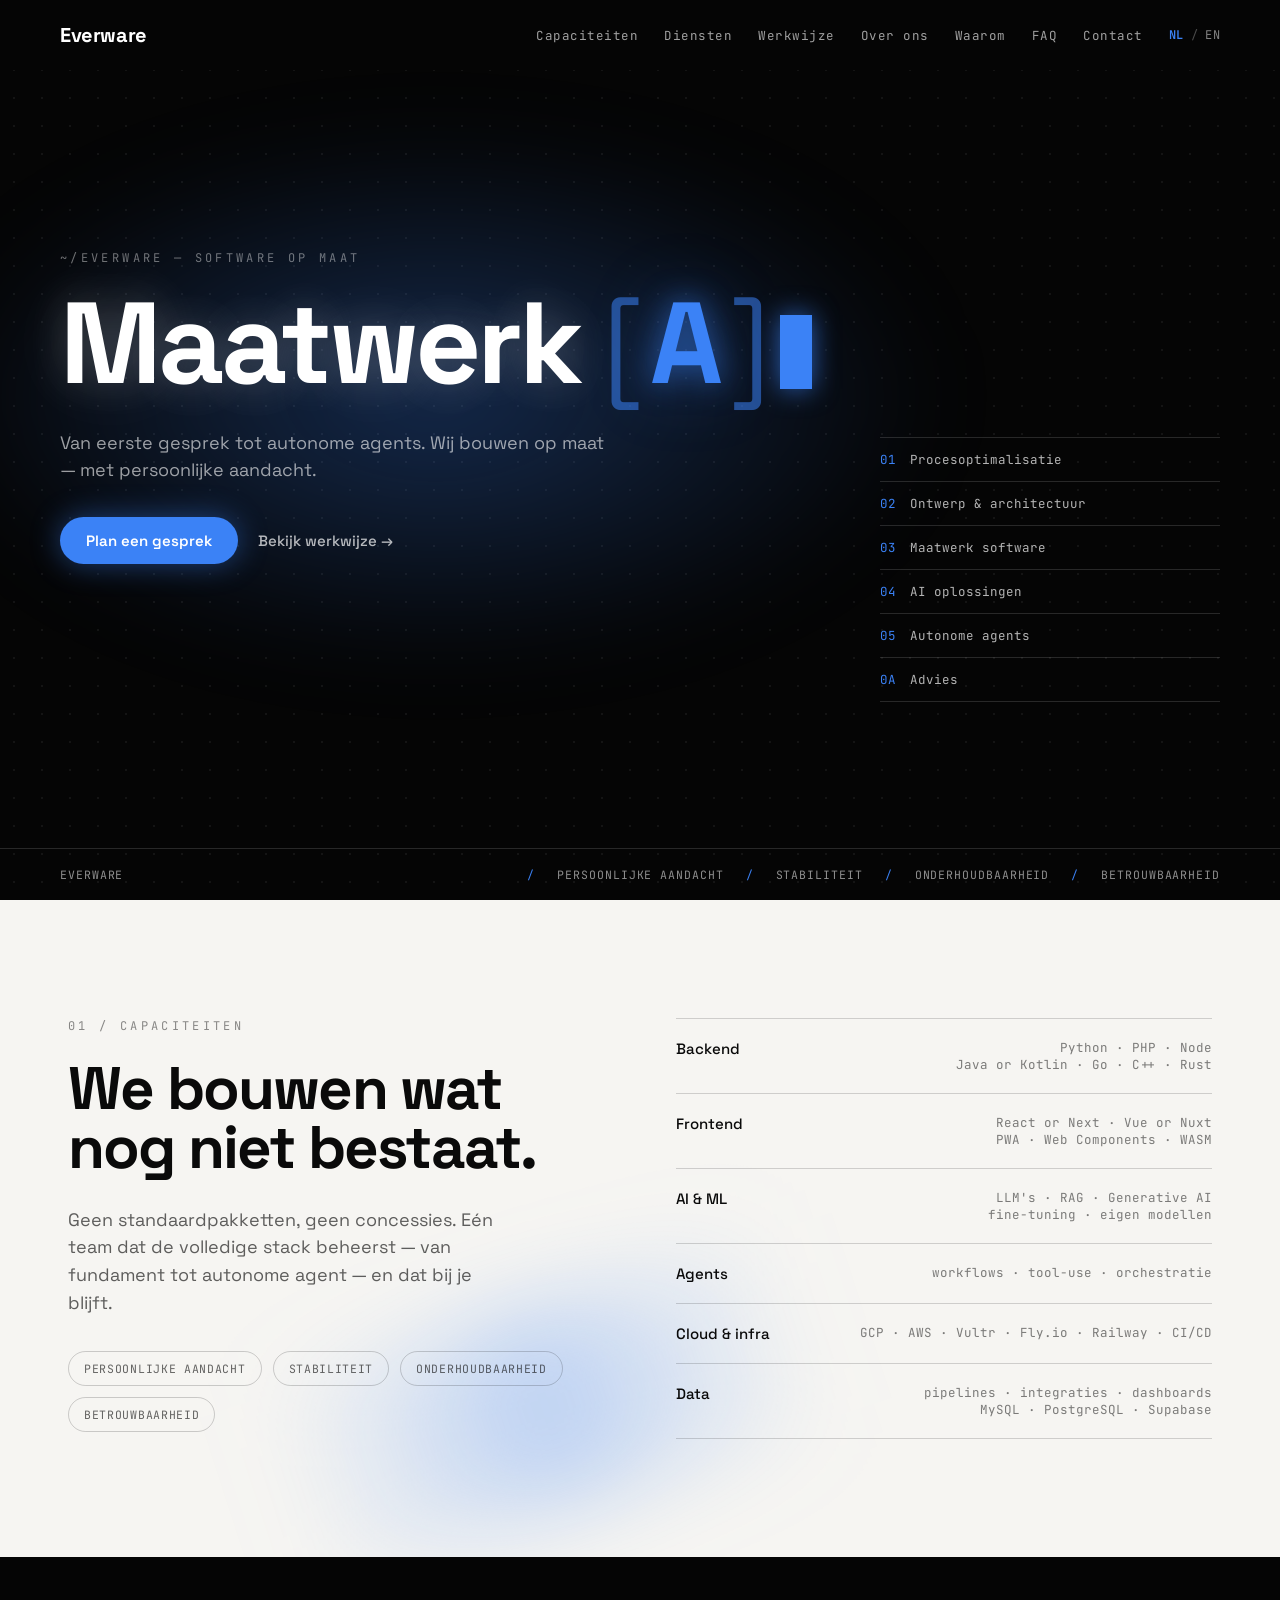
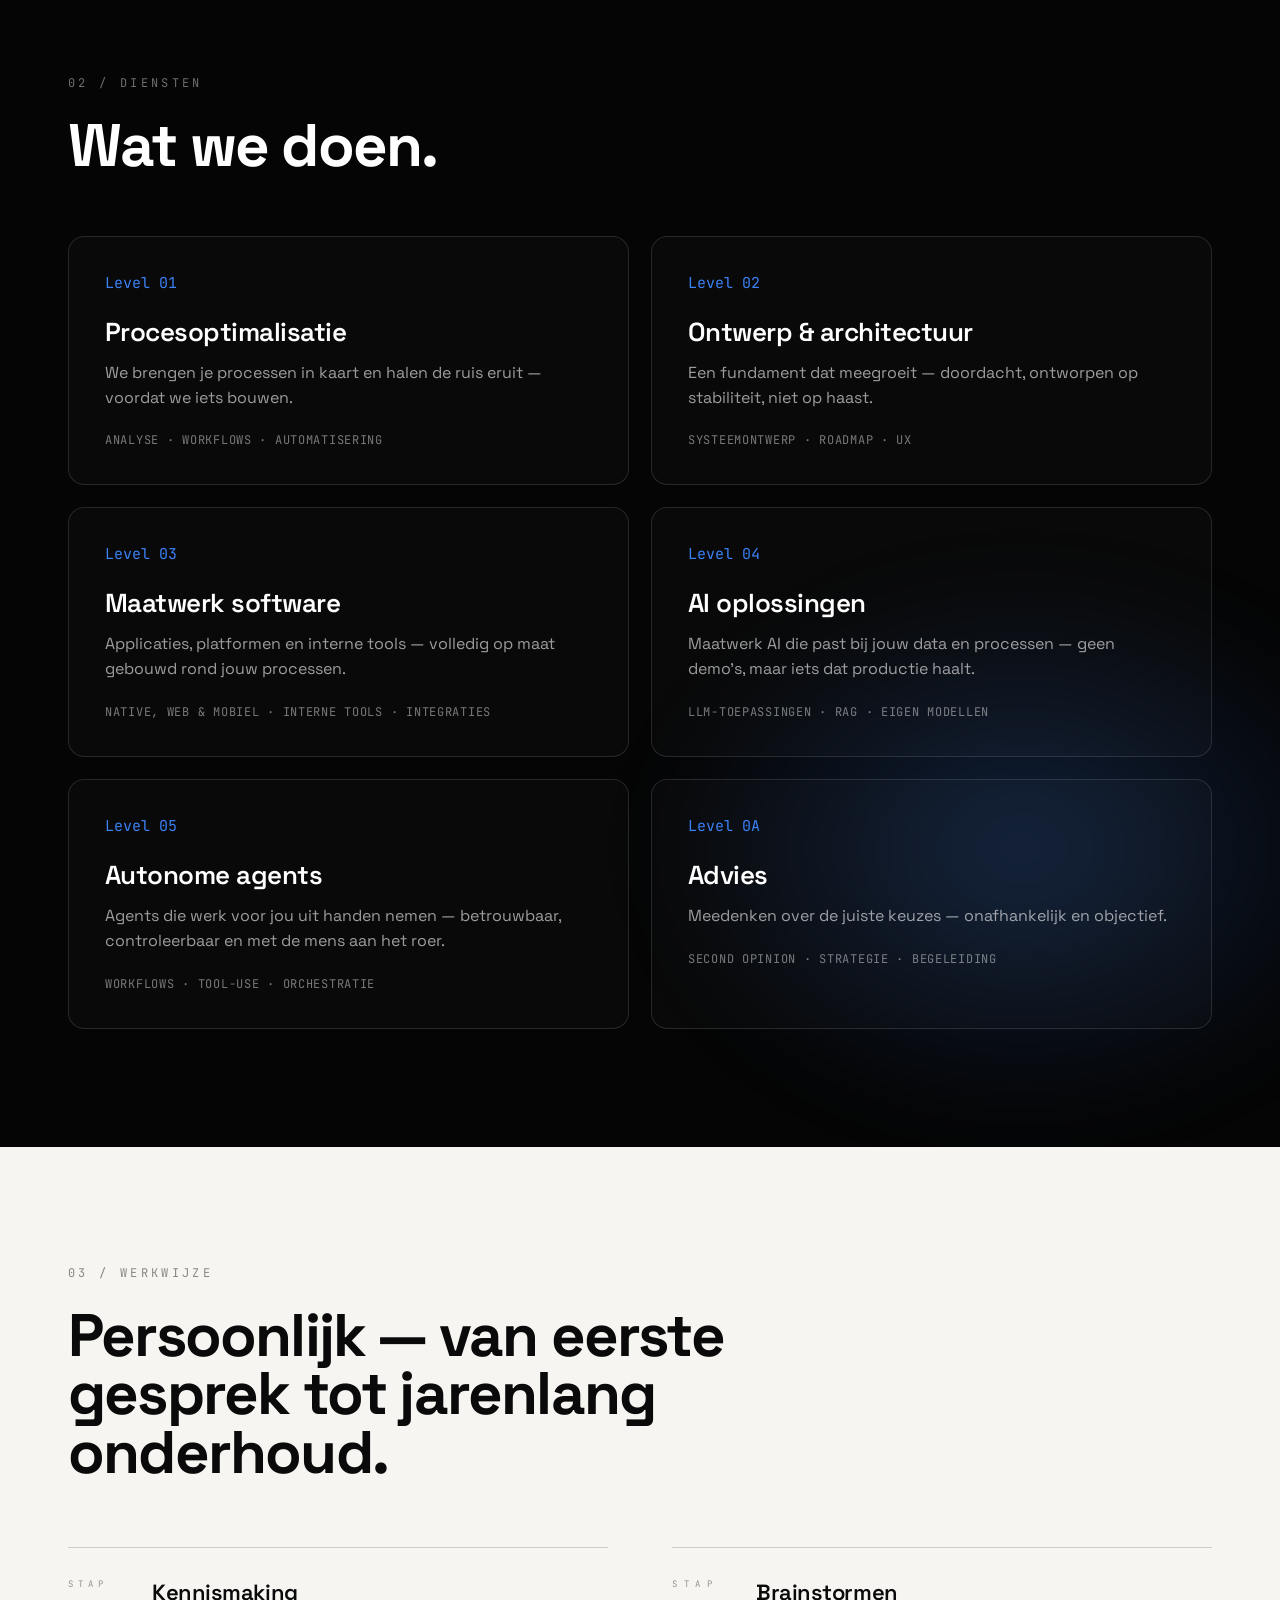
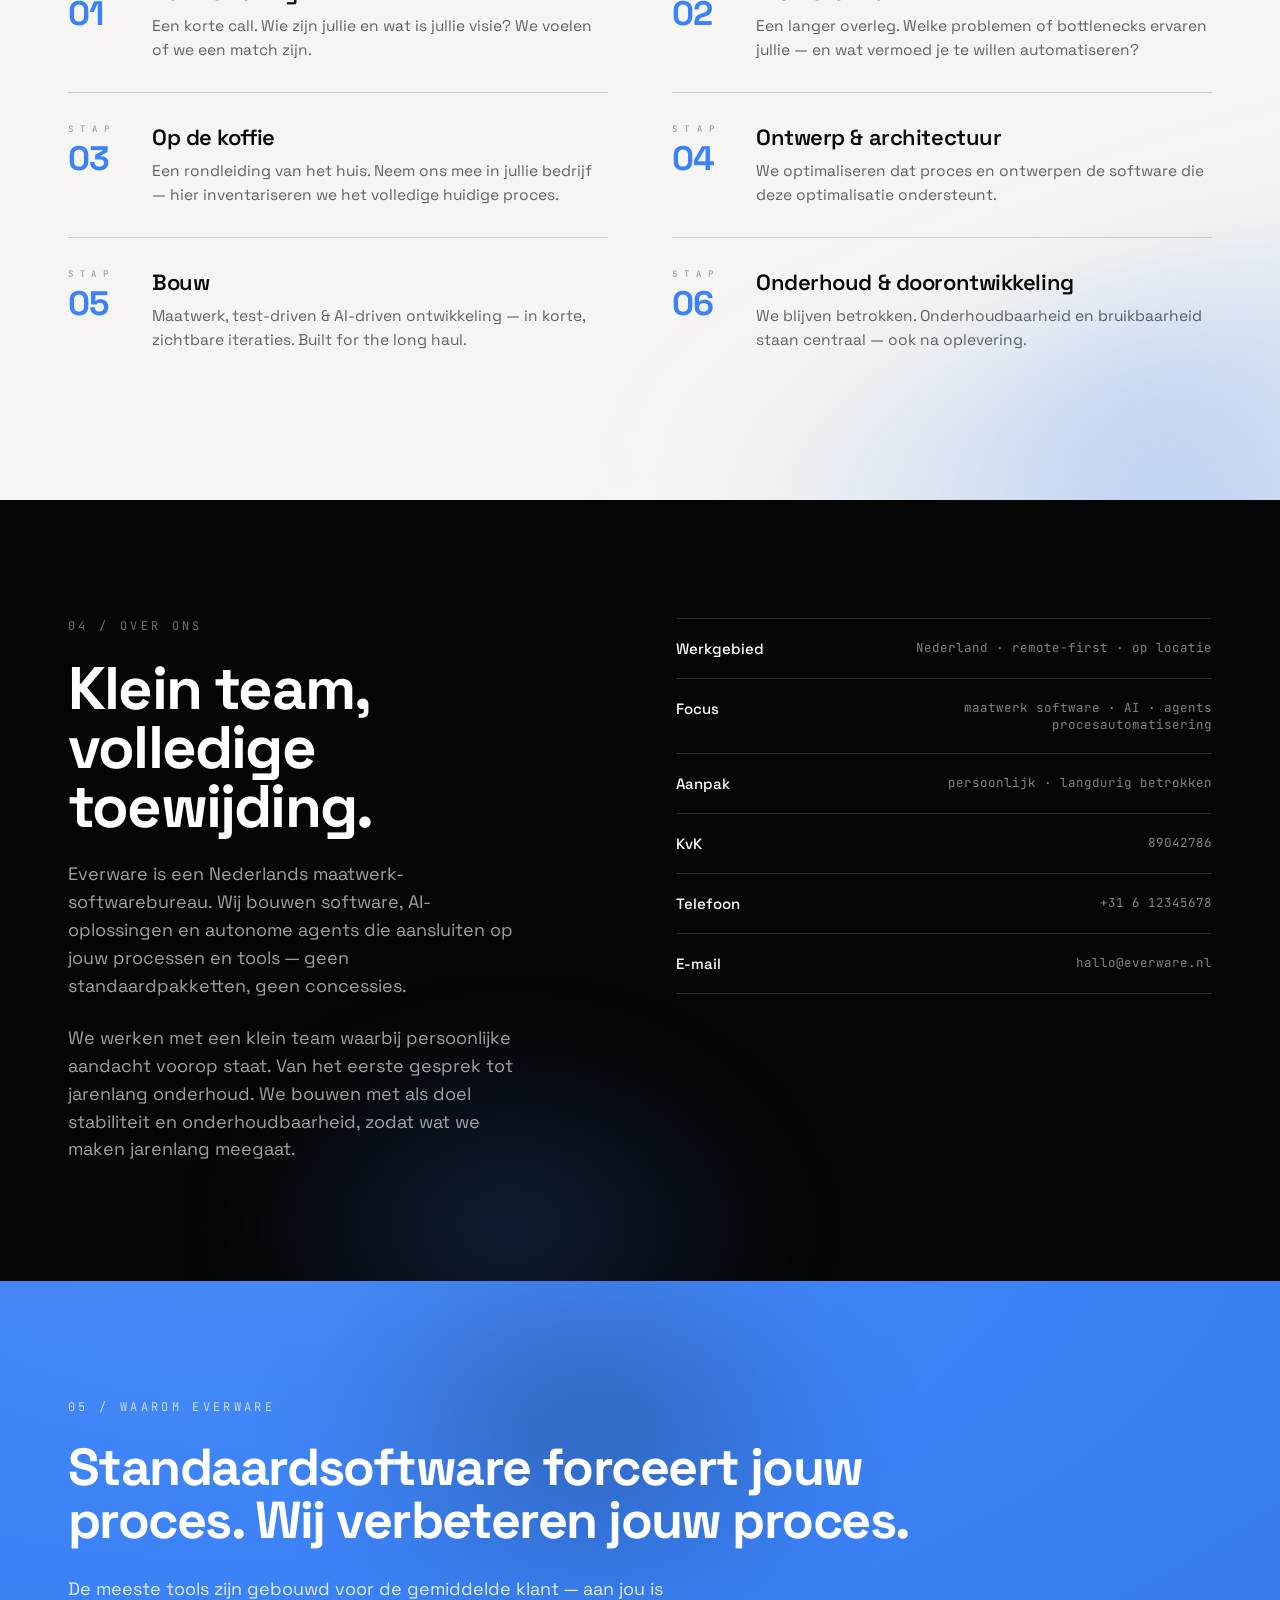
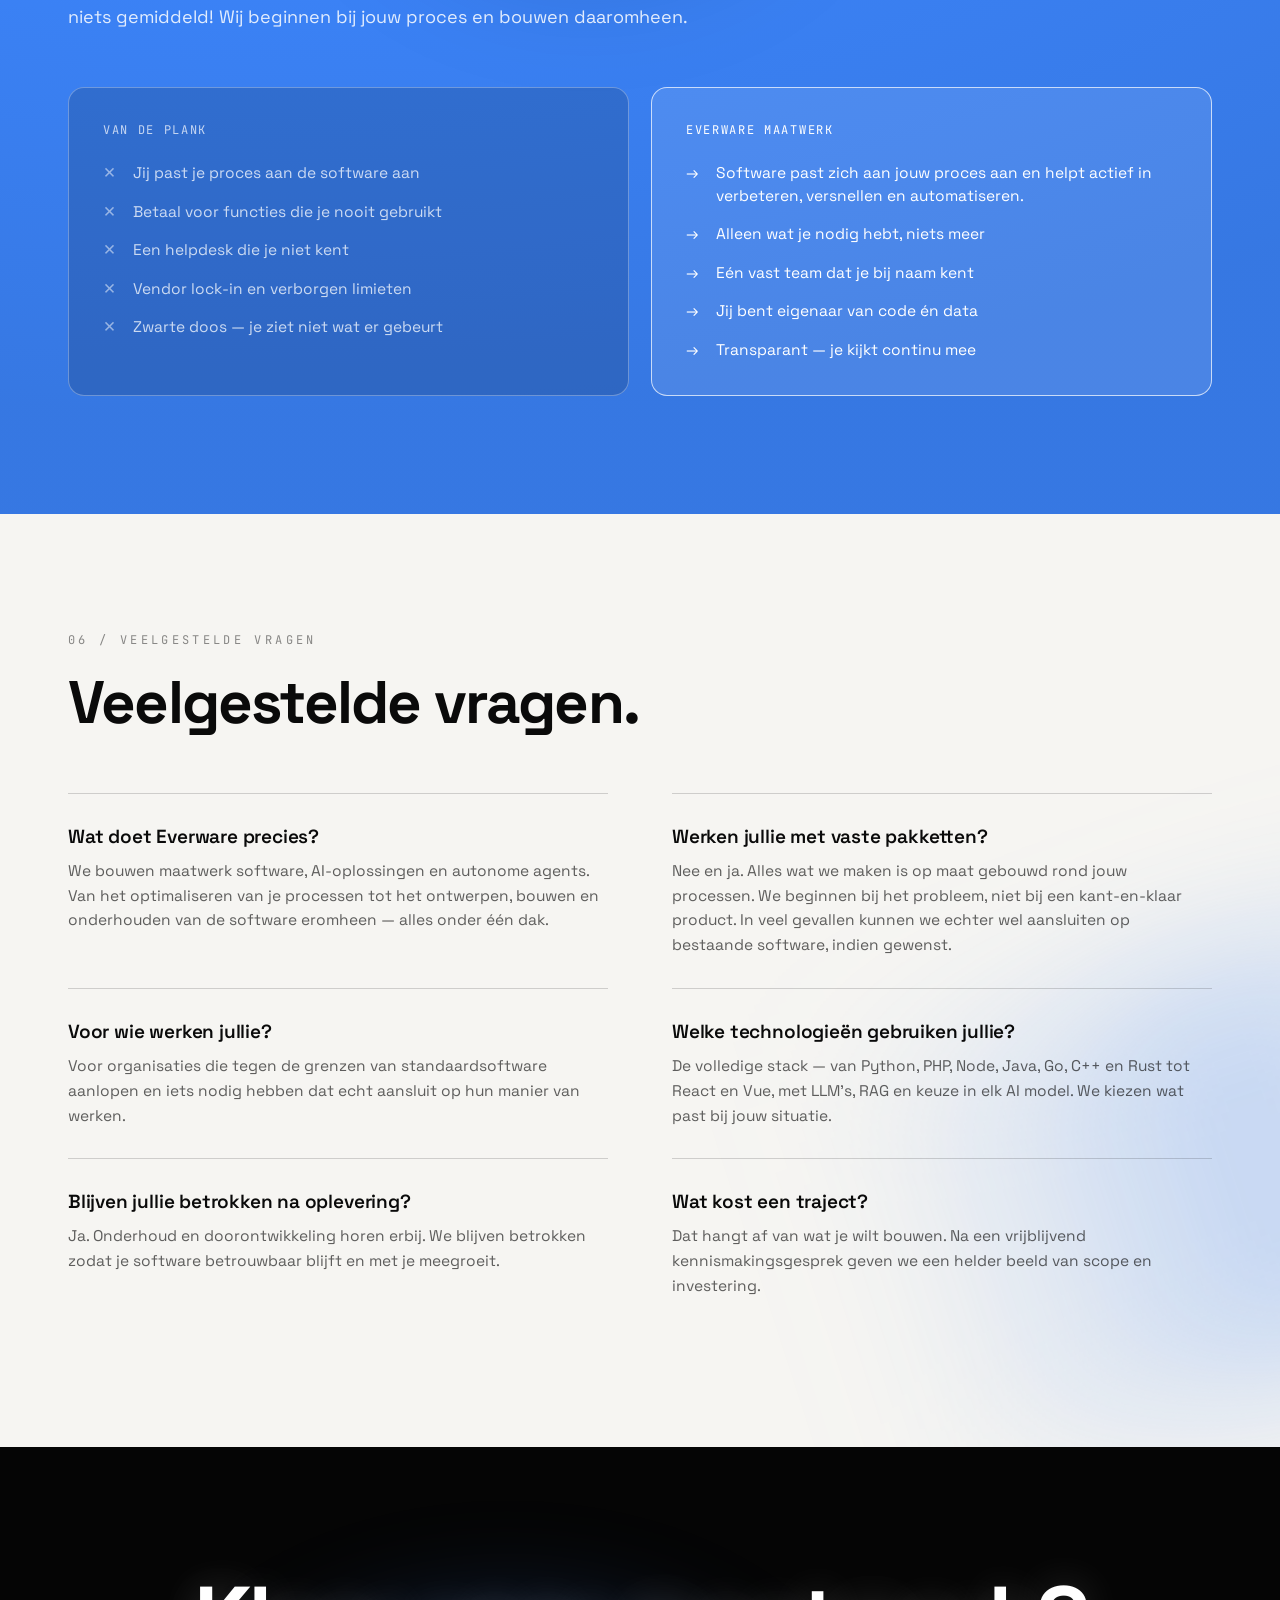
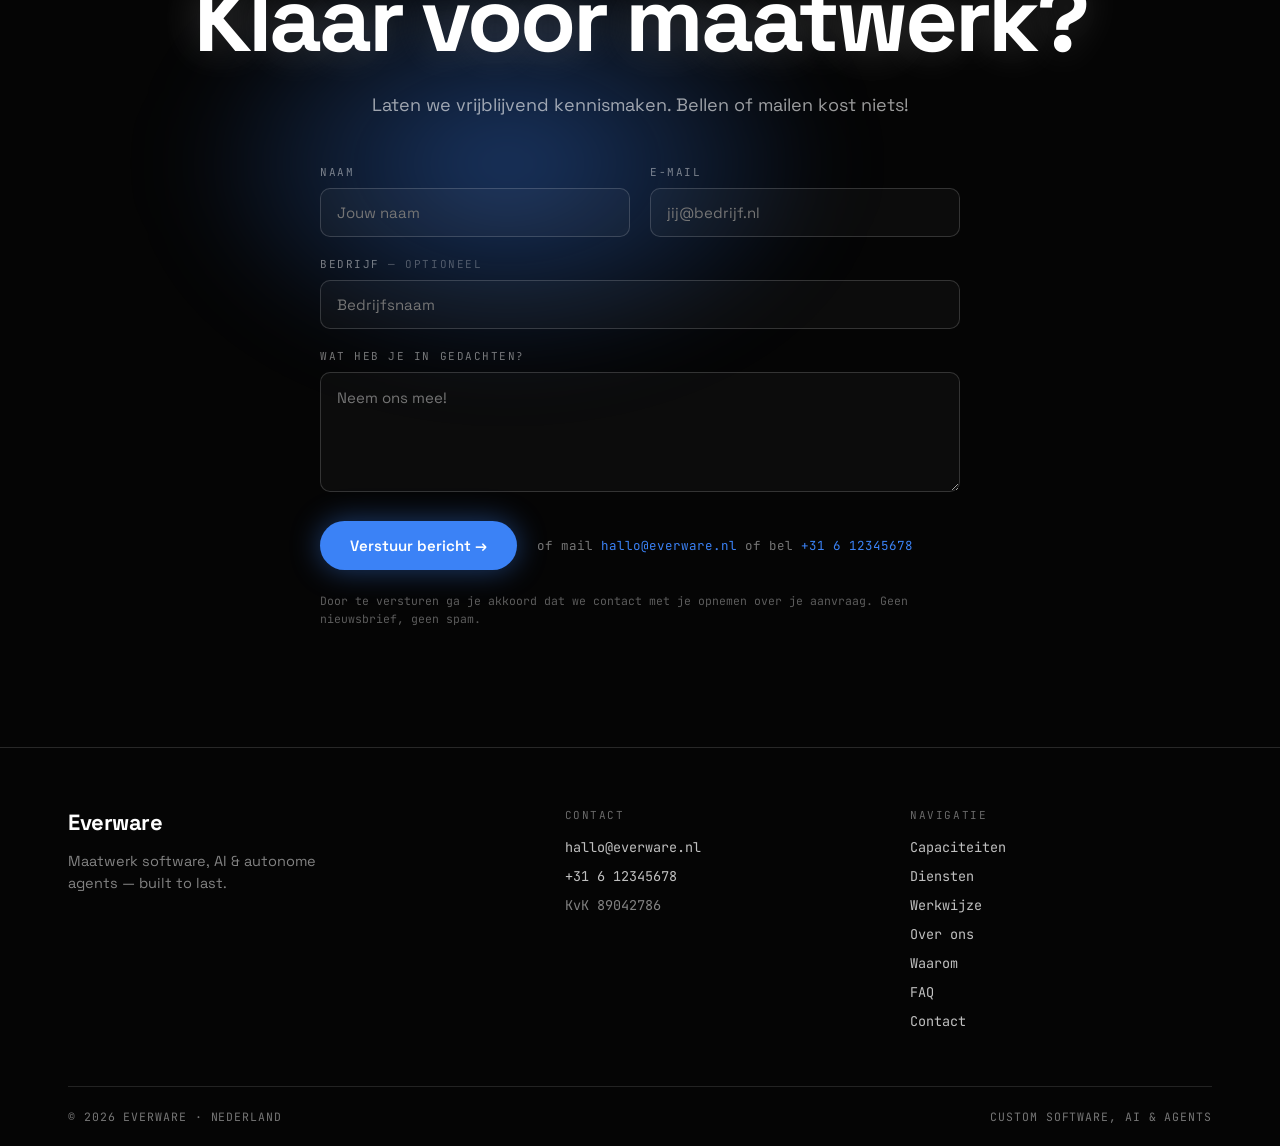
==== commit 83844bf4: "en vertalingen" ====
--- a/index.html
+++ b/index.html
@@ -107,27 +107,27 @@
       </div>
       <div style="font-family:'JetBrains Mono',monospace;border-bottom:1px solid rgba(0,0,0,.16)">
         <div style="border-top:1px solid rgba(0,0,0,.16);padding:20px 0;display:flex;justify-content:space-between;gap:24px">
-          <span style="font-size:15px;font-weight:500;font-family:'Space Grotesk',sans-serif">Backend</span>
+          <span style="font-size:15px;font-weight:500;font-family:'Space Grotesk',sans-serif" data-t="capRows.0.label">Backend</span>
           <span style="font-size:12.5px;color:rgba(0,0,0,.5);text-align:right"><span style="display:block" data-t="capRows.0.lines.0">Python · PHP · Node</span><span style="display:block" data-t="capRows.0.lines.1">Java or Kotlin · Go · C++ · Rust</span></span>
         </div>
         <div style="border-top:1px solid rgba(0,0,0,.16);padding:20px 0;display:flex;justify-content:space-between;gap:24px">
-          <span style="font-size:15px;font-weight:500;font-family:'Space Grotesk',sans-serif">Frontend</span>
+          <span style="font-size:15px;font-weight:500;font-family:'Space Grotesk',sans-serif" data-t="capRows.1.label">Frontend</span>
           <span style="font-size:12.5px;color:rgba(0,0,0,.5);text-align:right"><span style="display:block" data-t="capRows.1.lines.0">React or Next · Vue or Nuxt</span><span style="display:block" data-t="capRows.1.lines.1">PWA · Web Components · WASM</span></span>
         </div>
         <div style="border-top:1px solid rgba(0,0,0,.16);padding:20px 0;display:flex;justify-content:space-between;gap:24px">
-          <span style="font-size:15px;font-weight:500;font-family:'Space Grotesk',sans-serif">AI &amp; ML</span>
+          <span style="font-size:15px;font-weight:500;font-family:'Space Grotesk',sans-serif" data-t="capRows.2.label">AI &amp; ML</span>
           <span style="font-size:12.5px;color:rgba(0,0,0,.5);text-align:right"><span style="display:block" data-t="capRows.2.lines.0">LLM's · RAG · Generative AI</span><span style="display:block" data-t="capRows.2.lines.1">fine-tuning · eigen modellen</span></span>
         </div>
         <div style="border-top:1px solid rgba(0,0,0,.16);padding:20px 0;display:flex;justify-content:space-between;gap:24px">
-          <span style="font-size:15px;font-weight:500;font-family:'Space Grotesk',sans-serif">Agents</span>
+          <span style="font-size:15px;font-weight:500;font-family:'Space Grotesk',sans-serif" data-t="capRows.3.label">Agents</span>
           <span style="font-size:12.5px;color:rgba(0,0,0,.5);text-align:right"><span style="display:block" data-t="capRows.3.lines.0">workflows · tool-use · orchestratie</span></span>
         </div>
         <div style="border-top:1px solid rgba(0,0,0,.16);padding:20px 0;display:flex;justify-content:space-between;gap:24px">
-          <span style="font-size:15px;font-weight:500;font-family:'Space Grotesk',sans-serif">Cloud &amp; infra</span>
+          <span style="font-size:15px;font-weight:500;font-family:'Space Grotesk',sans-serif" data-t="capRows.4.label">Cloud &amp; infra</span>
           <span style="font-size:12.5px;color:rgba(0,0,0,.5);text-align:right"><span style="display:block" data-t="capRows.4.lines.0">GCP · AWS · Vultr · Fly.io · Railway · CI/CD</span></span>
         </div>
         <div style="border-top:1px solid rgba(0,0,0,.16);padding:20px 0;display:flex;justify-content:space-between;gap:24px">
-          <span style="font-size:15px;font-weight:500;font-family:'Space Grotesk',sans-serif">Data</span>
+          <span style="font-size:15px;font-weight:500;font-family:'Space Grotesk',sans-serif" data-t="capRows.5.label">Data</span>
           <span style="font-size:12.5px;color:rgba(0,0,0,.5);text-align:right"><span style="display:block" data-t="capRows.5.lines.0">pipelines · integraties · dashboards</span><span style="display:block" data-t="capRows.5.lines.1">MySQL · PostgreSQL · Supabase</span></span>
         </div>
       </div>
@@ -168,7 +168,7 @@
         <div class="ew-card" style="border:1px solid rgba(255,255,255,.12);background:rgba(255,255,255,.02);border-radius:16px;padding:36px">
           <div style="font-family:'JetBrains Mono',monospace;font-size:15px;color:var(--accent,#3B82F6);margin-bottom:22px" data-t="svCards.4.level">Level 05</div>
           <h3 style="margin:0 0 12px;font-size:26px;font-weight:600;letter-spacing:-.02em" data-t="svCards.4.title">Autonome agents</h3>
-          <p style="margin:0 0 22px;font-size:16px;line-height:1.55;color:rgba(255,255,255,.6)" data-t="svCards.4.desc">Agents die werk voor jouw uit handen nemen — betrouwbaar, controleerbaar en met de mens aan het roer.</p>
+          <p style="margin:0 0 22px;font-size:16px;line-height:1.55;color:rgba(255,255,255,.6)" data-t="svCards.4.desc">Agents die werk voor jou uit handen nemen — betrouwbaar, controleerbaar en met de mens aan het roer.</p>
           <div style="font-family:'JetBrains Mono',monospace;font-size:12px;letter-spacing:.06em;color:rgba(255,255,255,.45);text-transform:uppercase" data-t="svCards.4.meta">Workflows · Tool-use · Orchestratie</div>
         </div>
         <div class="ew-card" style="border:1px solid rgba(255,255,255,.12);background:rgba(255,255,255,.02);border-radius:16px;padding:36px">
@@ -228,7 +228,7 @@
             <div data-letters style="font-family:'JetBrains Mono',monospace;font-size:9px;letter-spacing:0;text-transform:uppercase;color:rgba(0,0,0,.4);display:flex;justify-content:space-between;margin-bottom:2px"><span>s</span><span>t</span><span>a</span><span>p</span></div>
             <div style="font-weight:700;font-size:34px;letter-spacing:-.03em;color:var(--accent,#3B82F6)">06</div>
           </div>
-          <div><h3 style="margin:0 0 8px;font-size:22px;font-weight:600;letter-spacing:-.02em" data-t="wpSteps.5.title">Onderhoud &amp; doorontwikkeling</h3><p style="margin:0;font-size:15.5px;line-height:1.55;color:rgba(0,0,0,.6)" data-t="wpSteps.5.desc">We blijven betrokken. Onderhoudbaarheid en bruikbaarheid staat centraal — ook na oplevering.</p></div>
+          <div><h3 style="margin:0 0 8px;font-size:22px;font-weight:600;letter-spacing:-.02em" data-t="wpSteps.5.title">Onderhoud &amp; doorontwikkeling</h3><p style="margin:0;font-size:15.5px;line-height:1.55;color:rgba(0,0,0,.6)" data-t="wpSteps.5.desc">We blijven betrokken. Onderhoudbaarheid en bruikbaarheid staan centraal — ook na oplevering.</p></div>
         </div>
       </div>
     </div>
@@ -269,7 +269,7 @@
     <div data-glow data-parallax="-0.4" data-base="translateY(-50%)" style="position:absolute;top:66%;right:14%;transform:translateY(-50%);width:620px;height:460px;background:radial-gradient(ellipse at center,var(--wglow,color-mix(in srgb,var(--accent,#3B82F6) 16%,transparent)),transparent 70%);filter:blur(48px);pointer-events:none"></div>
     <div class="ew-pad" style="position:relative;max-width:1240px;margin:0 auto;box-sizing:border-box;padding:118px 48px">
       <div style="font-family:'JetBrains Mono',monospace;font-size:12px;letter-spacing:.28em;text-transform:uppercase;color:var(--wmut,rgba(255,255,255,.42));margin-bottom:26px" data-t="whyEyebrow">05 / Waarom Everware</div>
-      <h2 class="ew-sec-h2" style="margin:0;font-weight:700;font-size:52px;line-height:1.02;letter-spacing:-.03em;max-width:900px" data-t="whyH2">Standaardsoftware forceert jouw process. Wij verbeteren jouw process.</h2>
+      <h2 class="ew-sec-h2" style="margin:0;font-weight:700;font-size:52px;line-height:1.02;letter-spacing:-.03em;max-width:900px" data-t="whyH2">Standaardsoftware forceert jouw proces. Wij verbeteren jouw proces.</h2>
       <p style="max-width:620px;margin:28px 0 0;font-size:18px;line-height:1.55;color:var(--wlead,rgba(255,255,255,.62))" data-t="whyLead">De meeste tools zijn gebouwd voor de gemiddelde klant — aan jou is niets gemiddeld! Wij beginnen bij jouw proces en bouwen daaromheen.</p>
       <div class="ew-why ew-grid2" style="margin-top:56px;display:grid;grid-template-columns:1fr 1fr;gap:22px">
         <div style="border:1px solid var(--wa-bd,rgba(255,255,255,.12));border-radius:16px;padding:34px;background:var(--wa-bg,rgba(0,0,0,.18))">
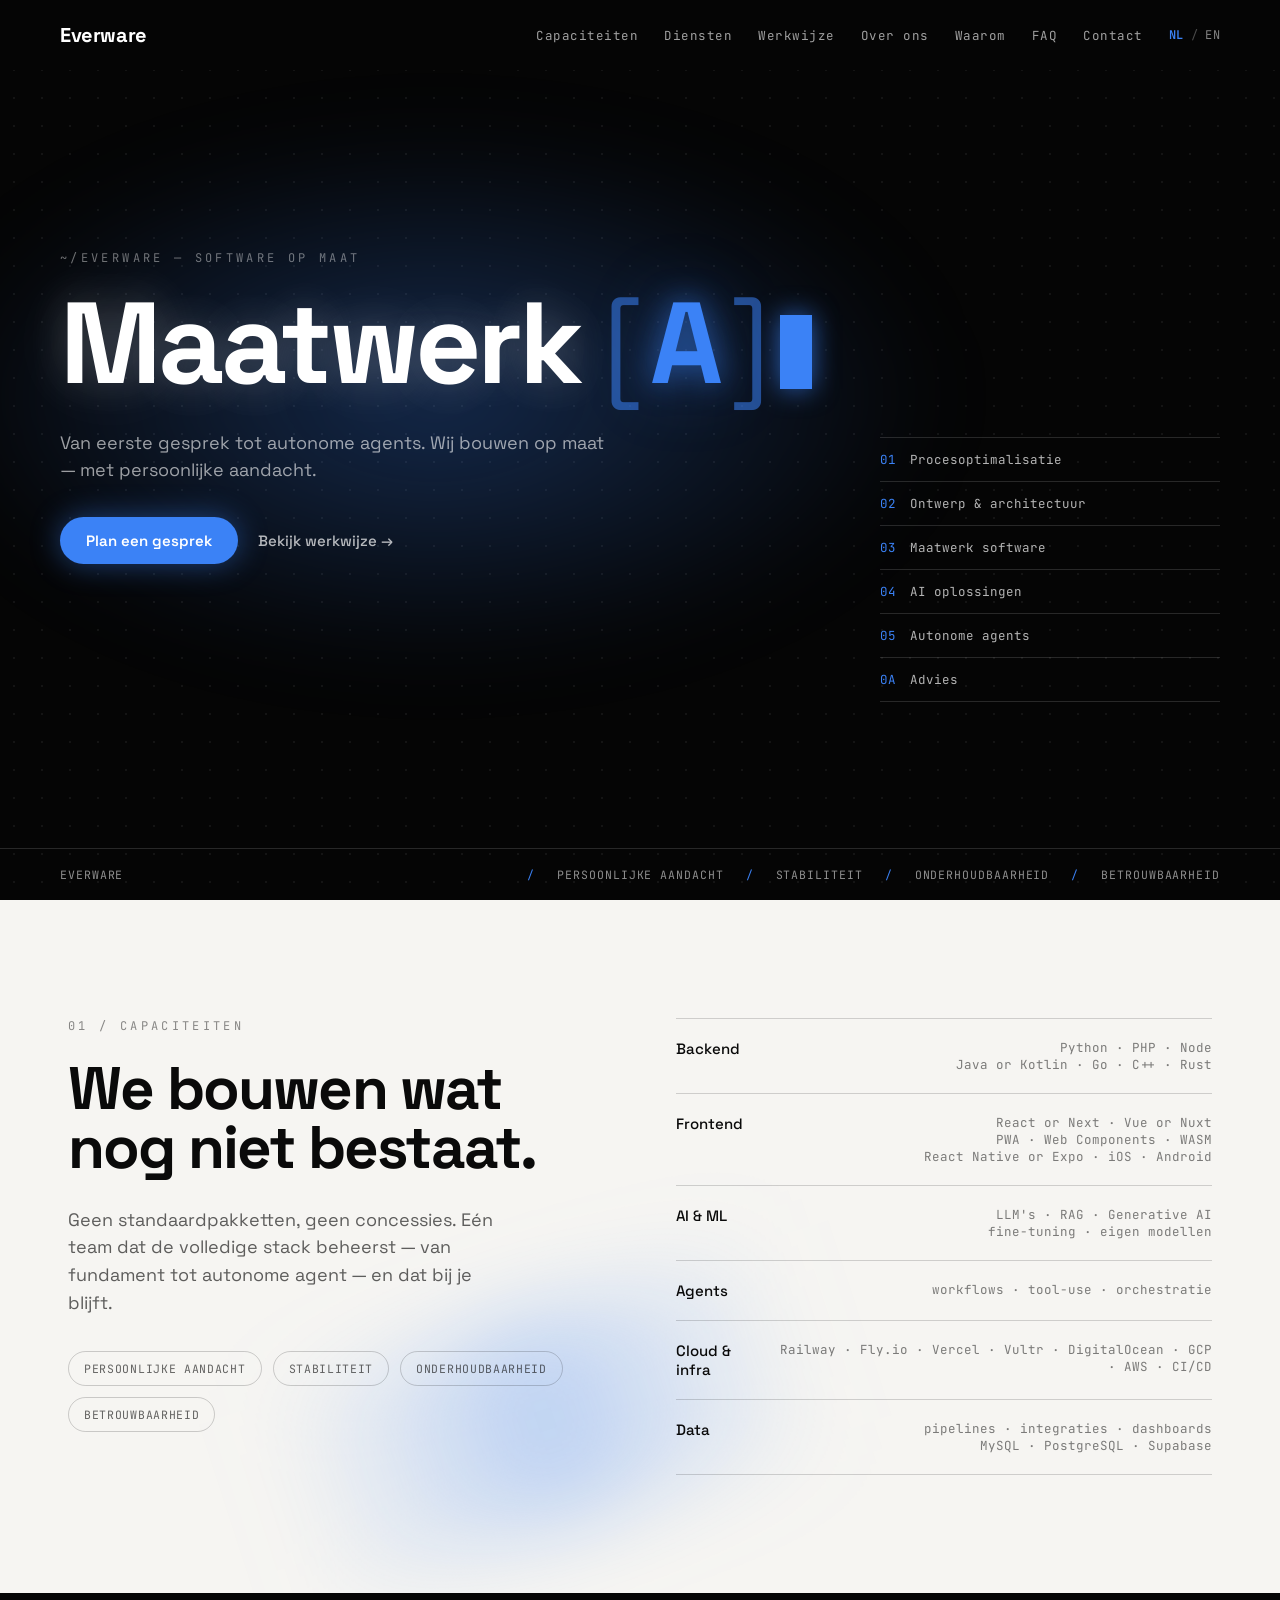
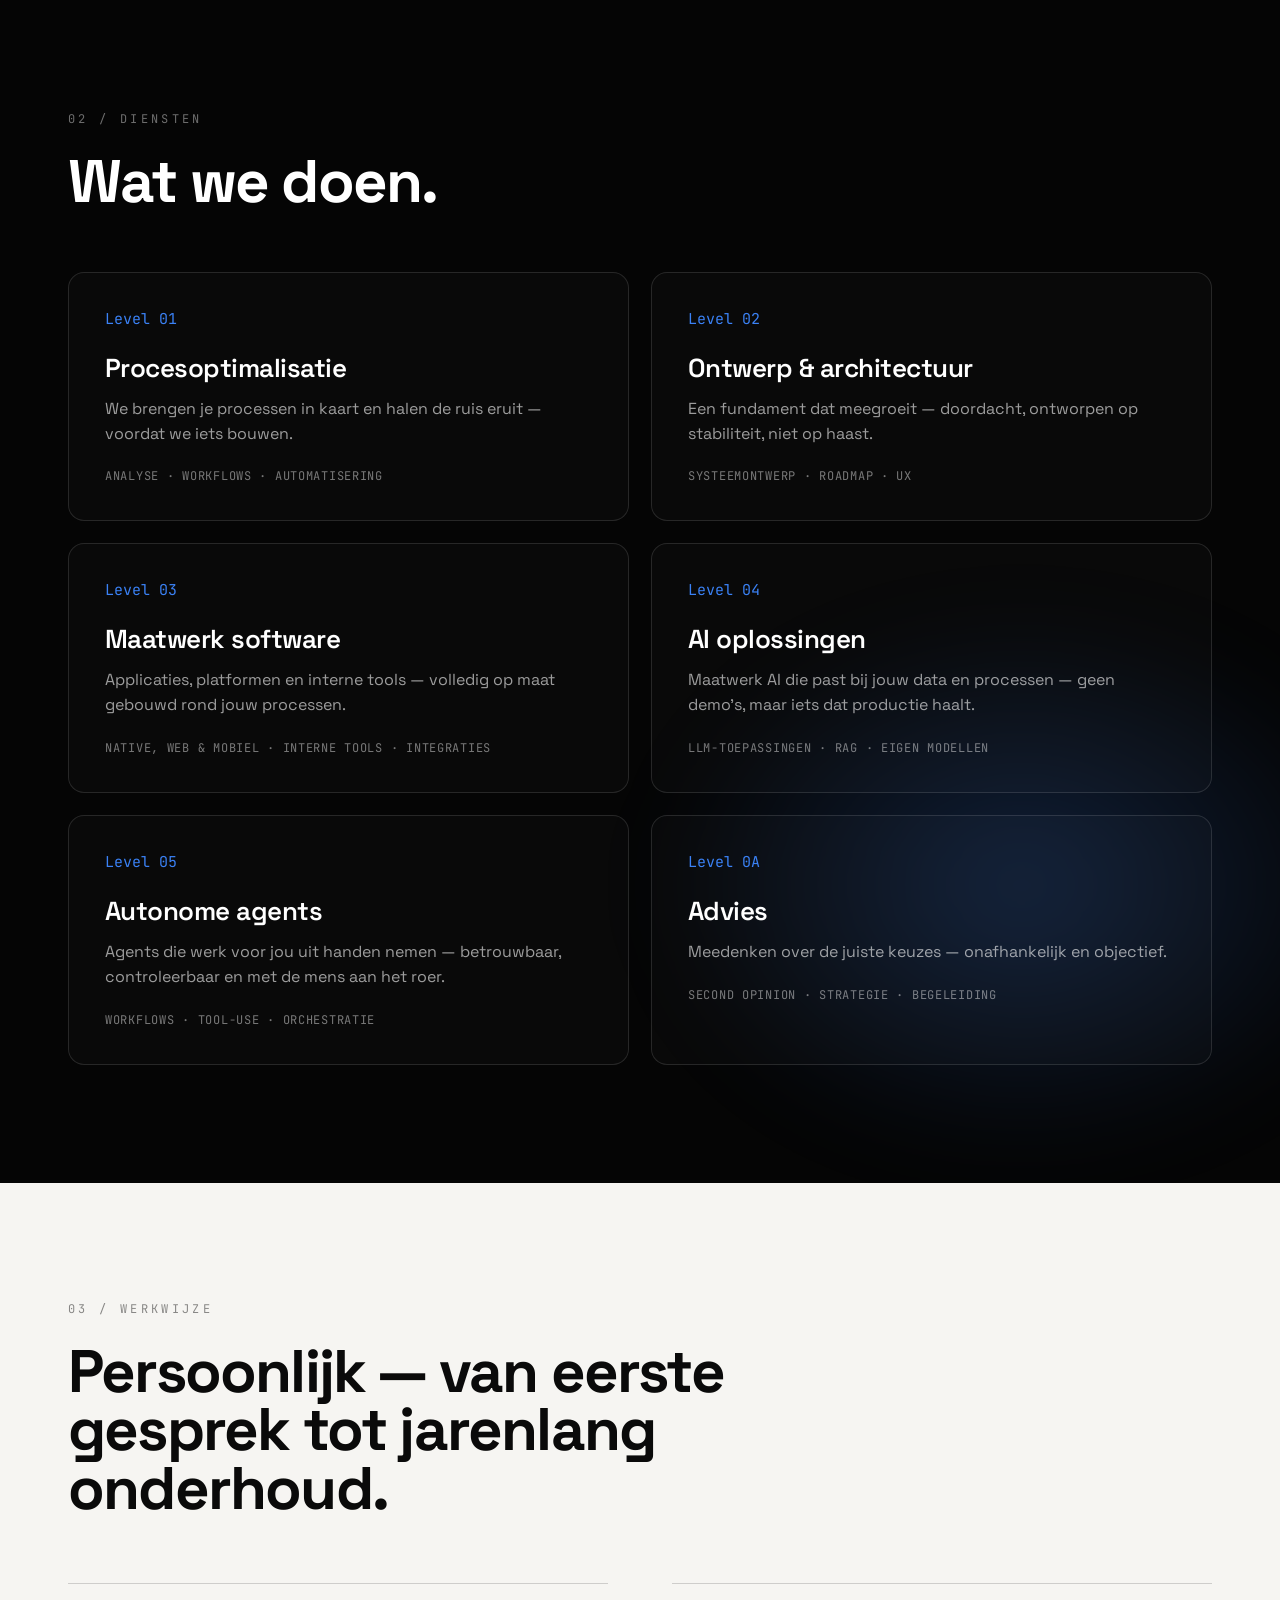
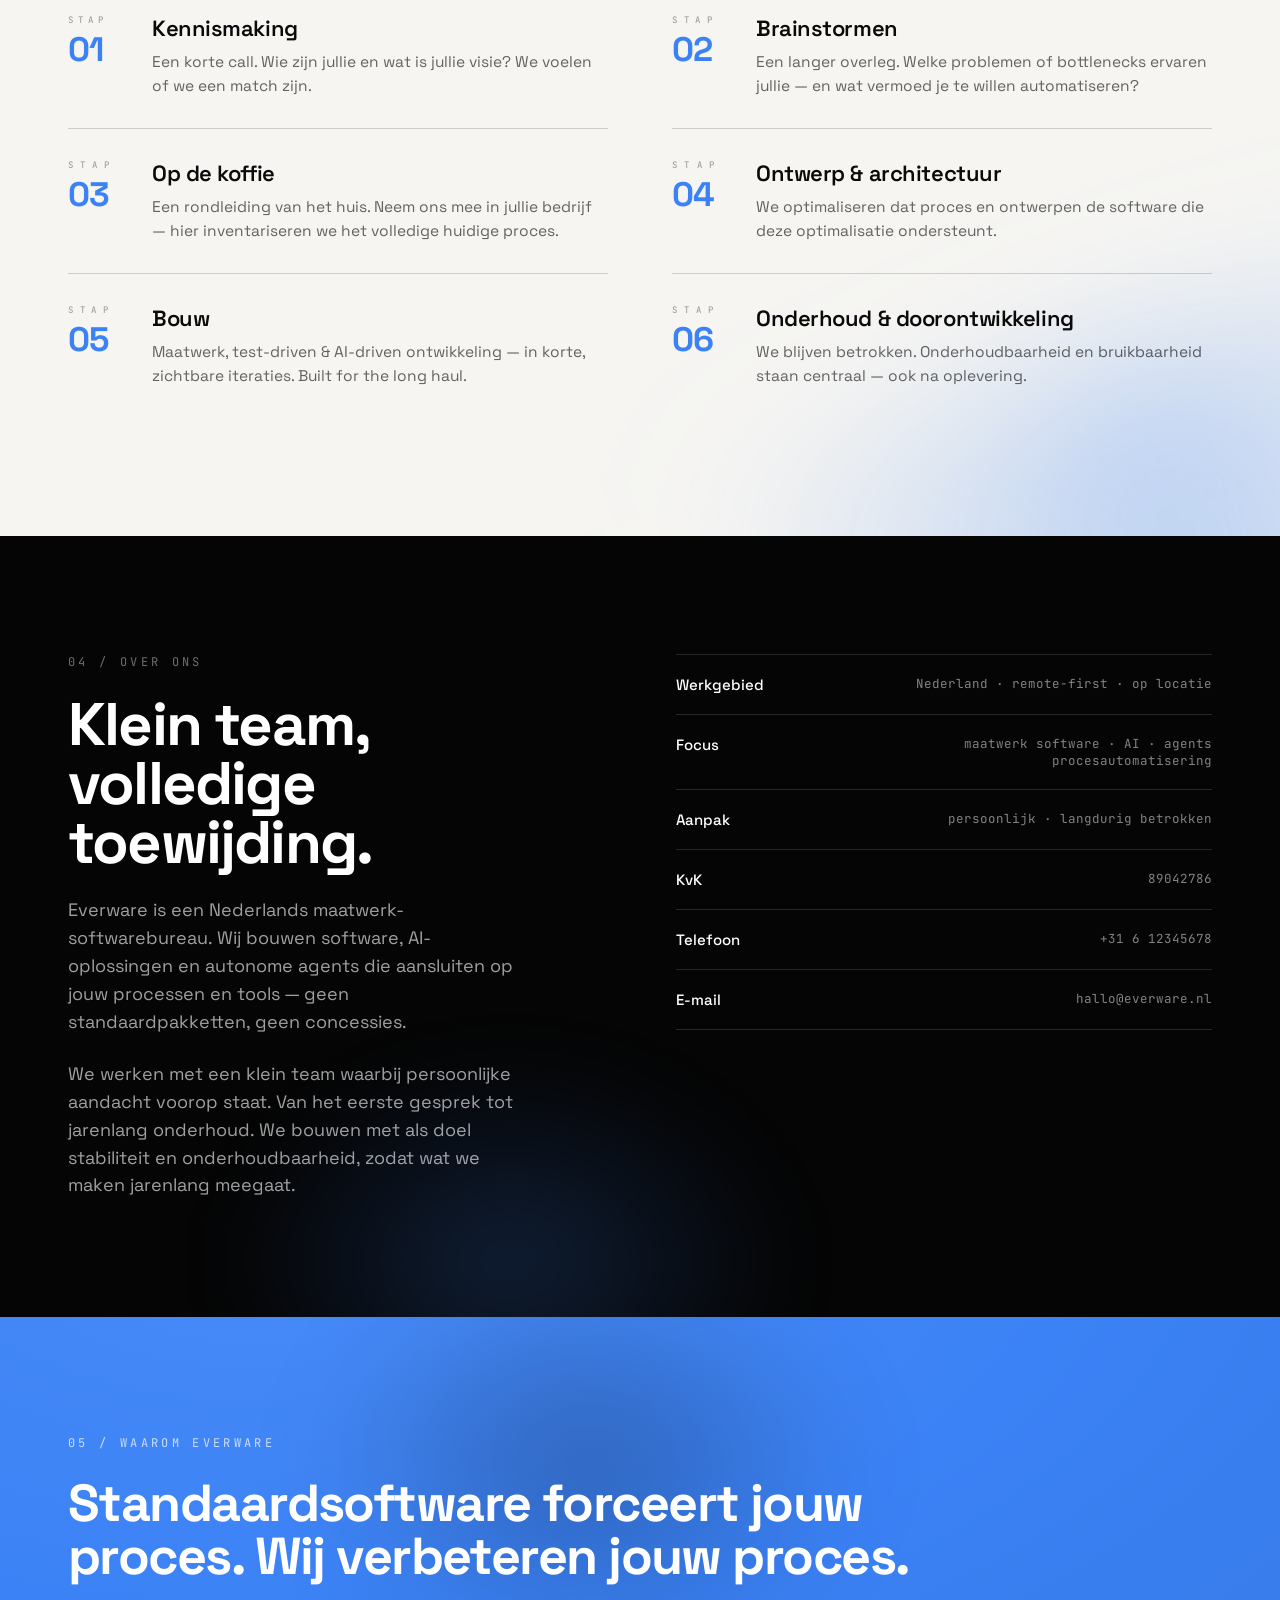
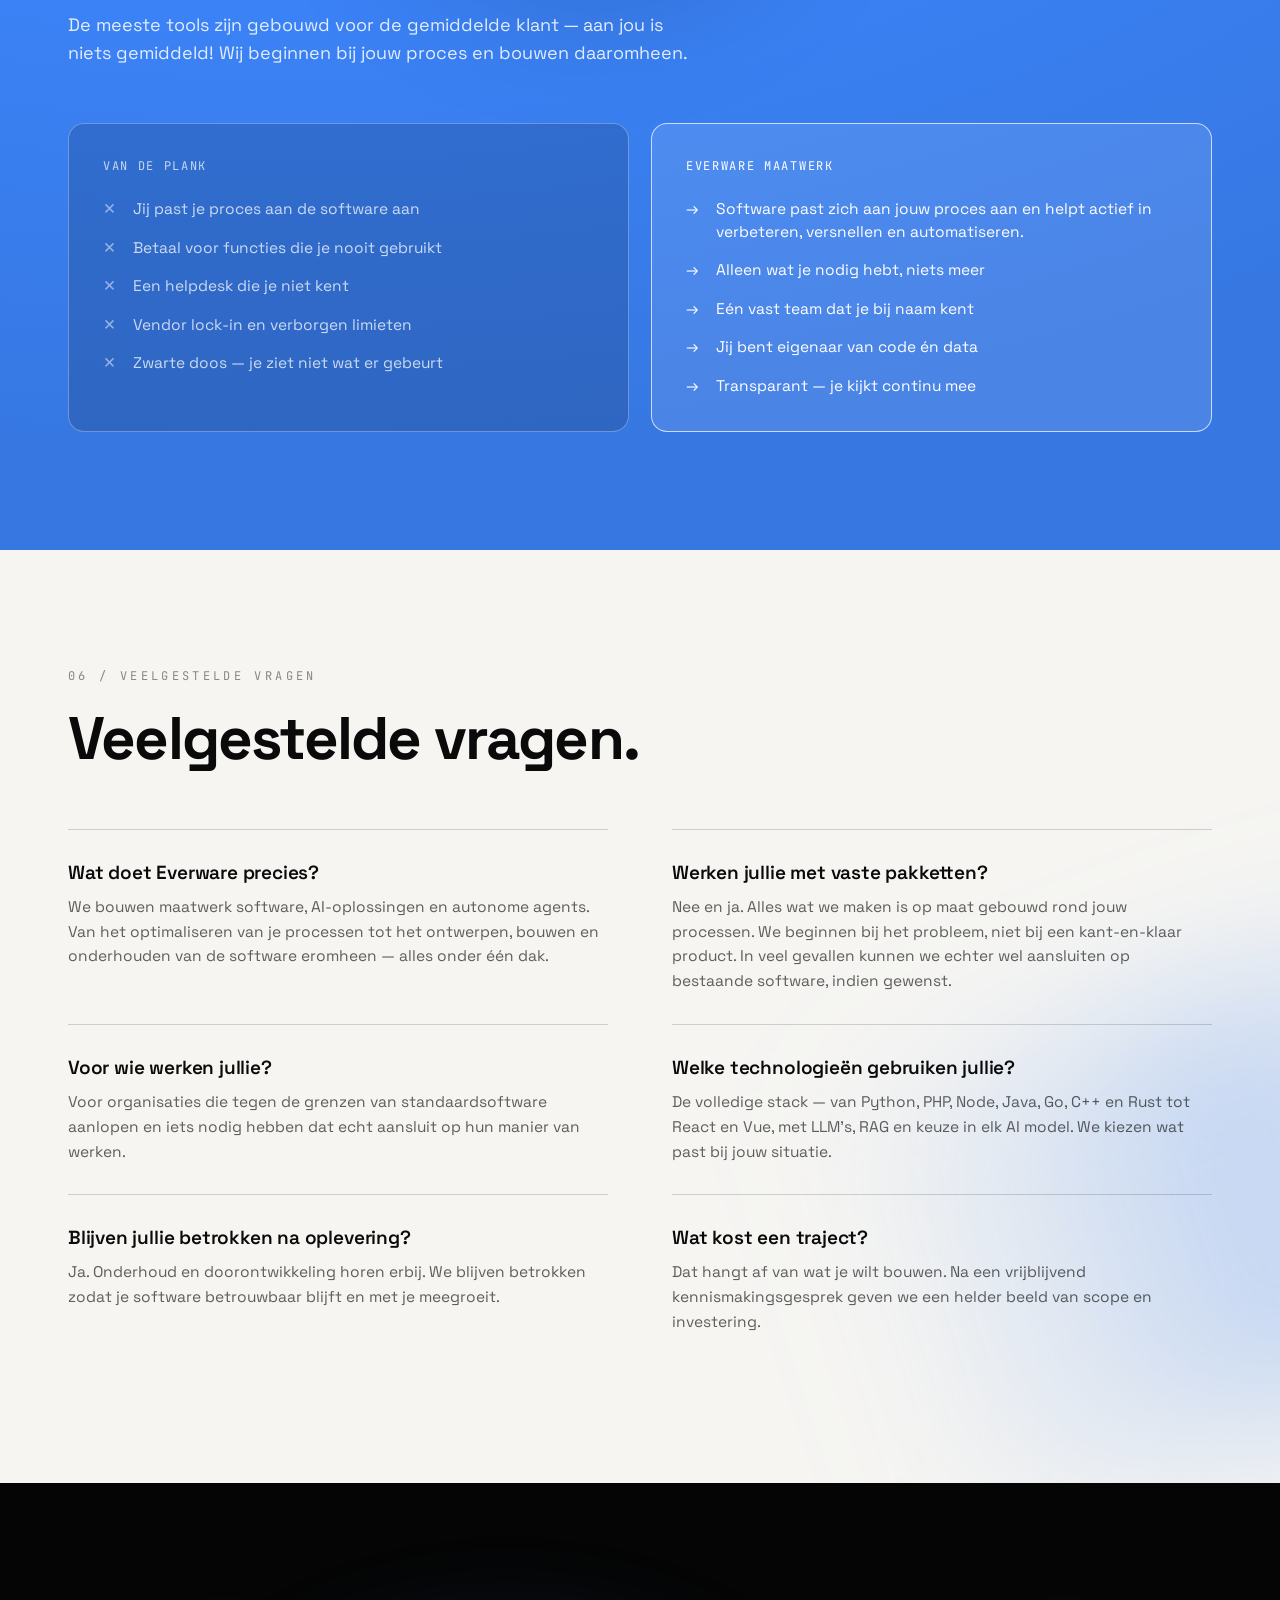
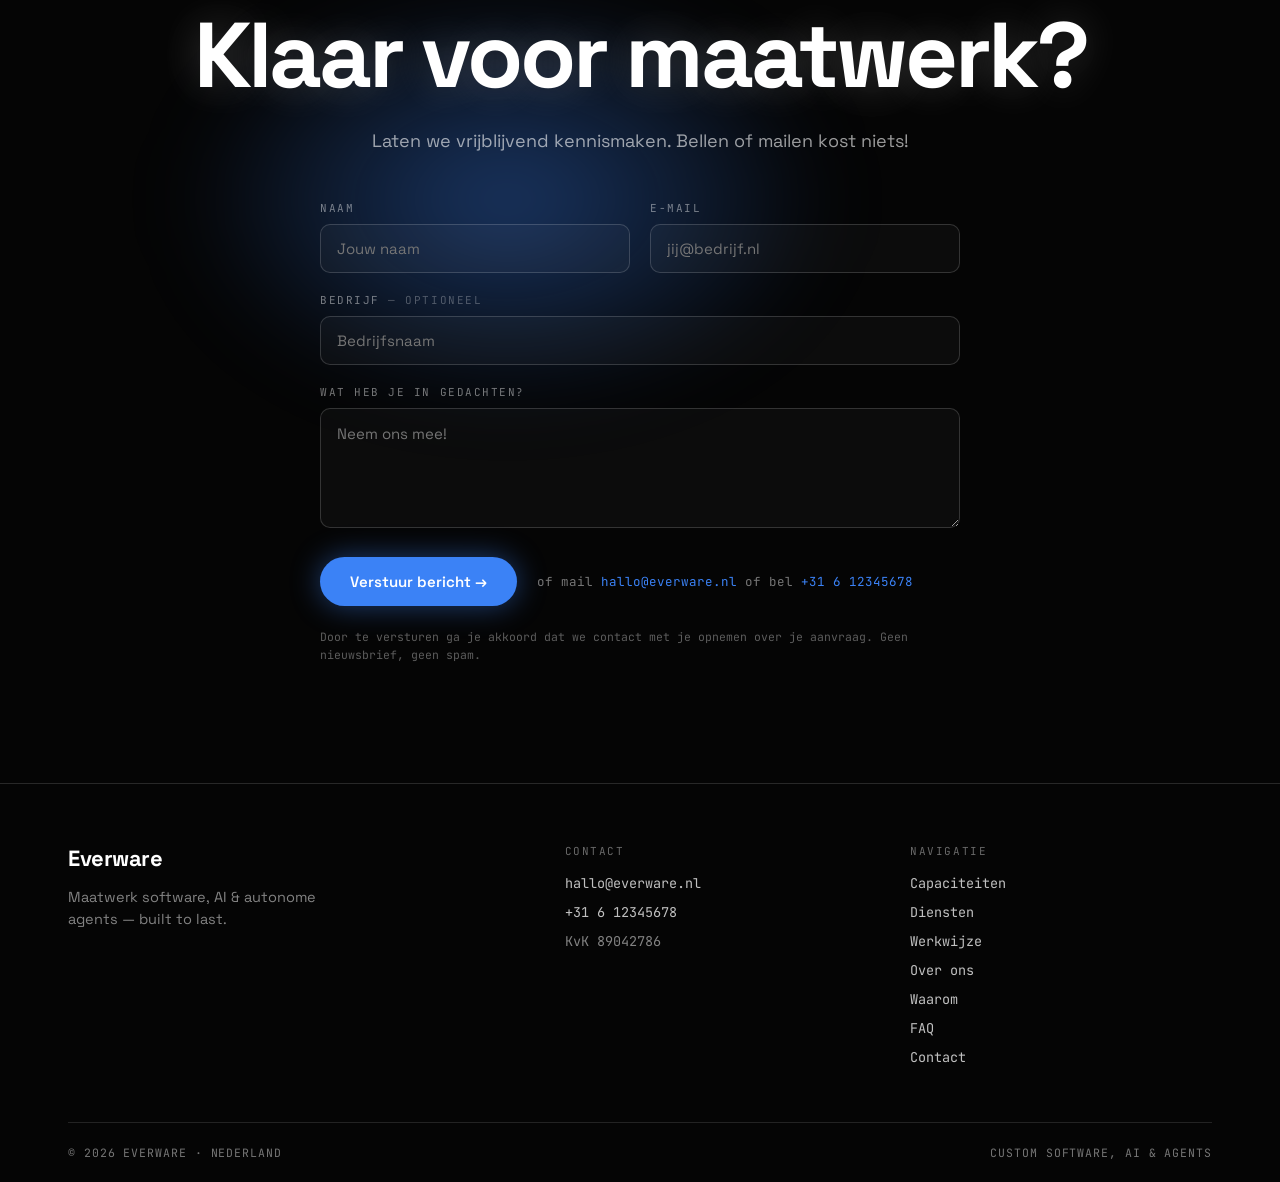
==== commit c6e0899a: "fixed text" ====
--- a/index.html
+++ b/index.html
@@ -8,6 +8,13 @@
 <meta property="og:type" content="website">
 <meta property="og:title" content="Everware — Maatwerk software, AI &amp; autonome agents">
 <meta property="og:description" content="Van eerste gesprek tot autonome agents. Wij bouwen op maat — met persoonlijke aandacht, stabiliteit en onderhoudbaarheid.">
+<meta property="og:url" content="https://everware.nl/">
+<meta property="og:locale" content="nl_NL">
+<meta property="og:locale:alternate" content="en_US">
+<link rel="canonical" href="https://everware.nl/">
+<link rel="alternate" hreflang="nl" href="https://everware.nl/">
+<link rel="alternate" hreflang="en" href="https://everware.nl/en/">
+<link rel="alternate" hreflang="x-default" href="https://everware.nl/">
 <link rel="icon" href="data:image/svg+xml,%3Csvg%20xmlns='http://www.w3.org/2000/svg'%20viewBox='0%200%2032%2032'%3E%3Crect%20width='32'%20height='32'%20fill='%23050505'/%3E%3Ctext%20x='16'%20y='23'%20font-family='monospace'%20font-size='20'%20font-weight='700'%20fill='%233B82F6'%20text-anchor='middle'%3EE%3C/text%3E%3C/svg%3E">
 <link rel="preconnect" href="https://fonts.googleapis.com">
 <link rel="preconnect" href="https://fonts.gstatic.com" crossorigin>
@@ -20,10 +27,10 @@
 
   <!-- ============ FIXED HEADER ============ -->
   <header id="ew-header" style="position:fixed;top:0;left:0;right:0;z-index:200;background:#050505;color:#fff;transition:background .45s ease,color .45s ease;will-change:background,color">
-    <div class="ew-nav" style="max-width:1600px;width:100%;margin:0 auto;display:flex;align-items:center;justify-content:space-between;padding:22px 60px;box-sizing:border-box">
+    <div class="ew-nav" style="max-width:1600px;width:100%;margin:0 auto;display:flex;align-items:center;justify-content:space-between;gap:16px;padding:22px 60px;box-sizing:border-box">
       <div style="font-weight:700;font-size:20px;letter-spacing:-.02em">Everware</div>
       <div style="display:flex;align-items:center;gap:26px">
-        <div class="ew-navlinks" style="display:flex;flex-wrap:wrap;gap:26px;font-family:'JetBrains Mono',monospace;font-size:12.5px;letter-spacing:.04em">
+        <div class="ew-navlinks" style="display:flex;flex-wrap:wrap;gap:12px 26px;font-family:'JetBrains Mono',monospace;font-size:12.5px;letter-spacing:.04em">
           <a class="ew-navlink" data-nav="capaciteiten" href="#capaciteiten" data-t="nav.0.label">Capaciteiten</a>
           <a class="ew-navlink" data-nav="diensten" href="#diensten" data-t="nav.1.label">Diensten</a>
           <a class="ew-navlink" data-nav="werkwijze" href="#werkwijze" data-t="nav.2.label">Werkwijze</a>
@@ -33,9 +40,9 @@
           <a class="ew-navlink" data-nav="contact" href="#contact" data-t="nav.6.label">Contact</a>
         </div>
         <div style="display:flex;align-items:center;gap:7px;font-family:'JetBrains Mono',monospace;font-size:12px;letter-spacing:.04em">
-          <span id="ew-lang-nl" class="ew-langbtn">NL</span>
+          <a id="ew-lang-nl" class="ew-langbtn" href="./" style="text-decoration:none">NL</a>
           <span style="opacity:.28">/</span>
-          <span id="ew-lang-en" class="ew-langbtn">EN</span>
+          <a id="ew-lang-en" class="ew-langbtn" href="en/" style="text-decoration:none">EN</a>
         </div>
       </div>
     </div>
@@ -112,7 +119,7 @@
         </div>
         <div style="border-top:1px solid rgba(0,0,0,.16);padding:20px 0;display:flex;justify-content:space-between;gap:24px">
           <span style="font-size:15px;font-weight:500;font-family:'Space Grotesk',sans-serif" data-t="capRows.1.label">Frontend</span>
-          <span style="font-size:12.5px;color:rgba(0,0,0,.5);text-align:right"><span style="display:block" data-t="capRows.1.lines.0">React or Next · Vue or Nuxt</span><span style="display:block" data-t="capRows.1.lines.1">PWA · Web Components · WASM</span></span>
+          <span style="font-size:12.5px;color:rgba(0,0,0,.5);text-align:right"><span style="display:block" data-t="capRows.1.lines.0">React or Next · Vue or Nuxt</span><span style="display:block" data-t="capRows.1.lines.1">PWA · Web Components · WASM</span><span style="display:block" data-t="capRows.1.lines.2">React Native or Expo · iOS · Android</span></span>
         </div>
         <div style="border-top:1px solid rgba(0,0,0,.16);padding:20px 0;display:flex;justify-content:space-between;gap:24px">
           <span style="font-size:15px;font-weight:500;font-family:'Space Grotesk',sans-serif" data-t="capRows.2.label">AI &amp; ML</span>
@@ -124,7 +131,7 @@
         </div>
         <div style="border-top:1px solid rgba(0,0,0,.16);padding:20px 0;display:flex;justify-content:space-between;gap:24px">
           <span style="font-size:15px;font-weight:500;font-family:'Space Grotesk',sans-serif" data-t="capRows.4.label">Cloud &amp; infra</span>
-          <span style="font-size:12.5px;color:rgba(0,0,0,.5);text-align:right"><span style="display:block" data-t="capRows.4.lines.0">GCP · AWS · Vultr · Fly.io · Railway · CI/CD</span></span>
+          <span style="font-size:12.5px;color:rgba(0,0,0,.5);text-align:right"><span style="display:block" data-t="capRows.4.lines.0">Railway · Fly.io · Vercel · Vultr · DigitalOcean · GCP · AWS · CI/CD</span></span>
         </div>
         <div style="border-top:1px solid rgba(0,0,0,.16);padding:20px 0;display:flex;justify-content:space-between;gap:24px">
           <span style="font-size:15px;font-weight:500;font-family:'Space Grotesk',sans-serif" data-t="capRows.5.label">Data</span>
@@ -393,4 +400,4 @@
 
 </div>
 </body>
-</html>
+</html>
--- a/assets/style.css
+++ b/assets/style.css
@@ -13,14 +13,15 @@
 .ew-navlink{text-decoration:none;transition:color .25s ease,opacity .25s ease;color:inherit;opacity:.62}
 
 @media (max-width:860px){
-  .ew-nav{padding:18px 24px !important;flex-wrap:wrap !important;gap:12px 0 !important}
-  .ew-navlinks{gap:16px !important;font-size:11.5px !important}
-  .ew-hero-grid{display:block !important;padding:52px 24px 0 !important}
+  .ew-nav{padding:18px 24px !important;flex-wrap:wrap !important;gap:24px 16px !important}
+  .ew-navlinks{gap:16px 26px; !important;font-size:11.5px !important}
+  #ew-hero{min-height:auto !important}
+  .ew-hero-grid{display:block !important;padding:52px 24px 64px !important}
   .ew-hero-inner{grid-template-columns:1fr !important;grid-template-areas:'title' 'desc' 'index' !important;gap:40px !important;align-items:start !important}
   .ew-hero-h1{font-size:clamp(46px,13vw,84px) !important;gap:6px 14px !important}
   .ew-cursor{width:20px !important;height:44px !important;transform:translateY(4px) !important}
   .ew-hero-index{align-self:auto !important;padding-bottom:0 !important}
-  .ew-status{flex-direction:column !important;align-items:flex-start !important;gap:12px !important;padding:16px 24px !important}
+  .ew-status{flex-direction:column !important;align-items:flex-start !important;gap:24px !important;padding:16px 24px !important}
   .ew-metrics{flex-wrap:wrap !important;gap:8px 16px !important}
   .ew-pad{padding:72px 24px !important}
   .ew-contact-pad{padding:84px 24px 0 !important}
@@ -30,4 +31,4 @@
   .ew-form2{grid-template-columns:1fr !important;gap:20px !important}
   .ew-footer-grid{grid-template-columns:1fr !important;gap:34px !important}
   .ew-why{grid-template-columns:1fr !important;gap:18px !important}
-}
+}
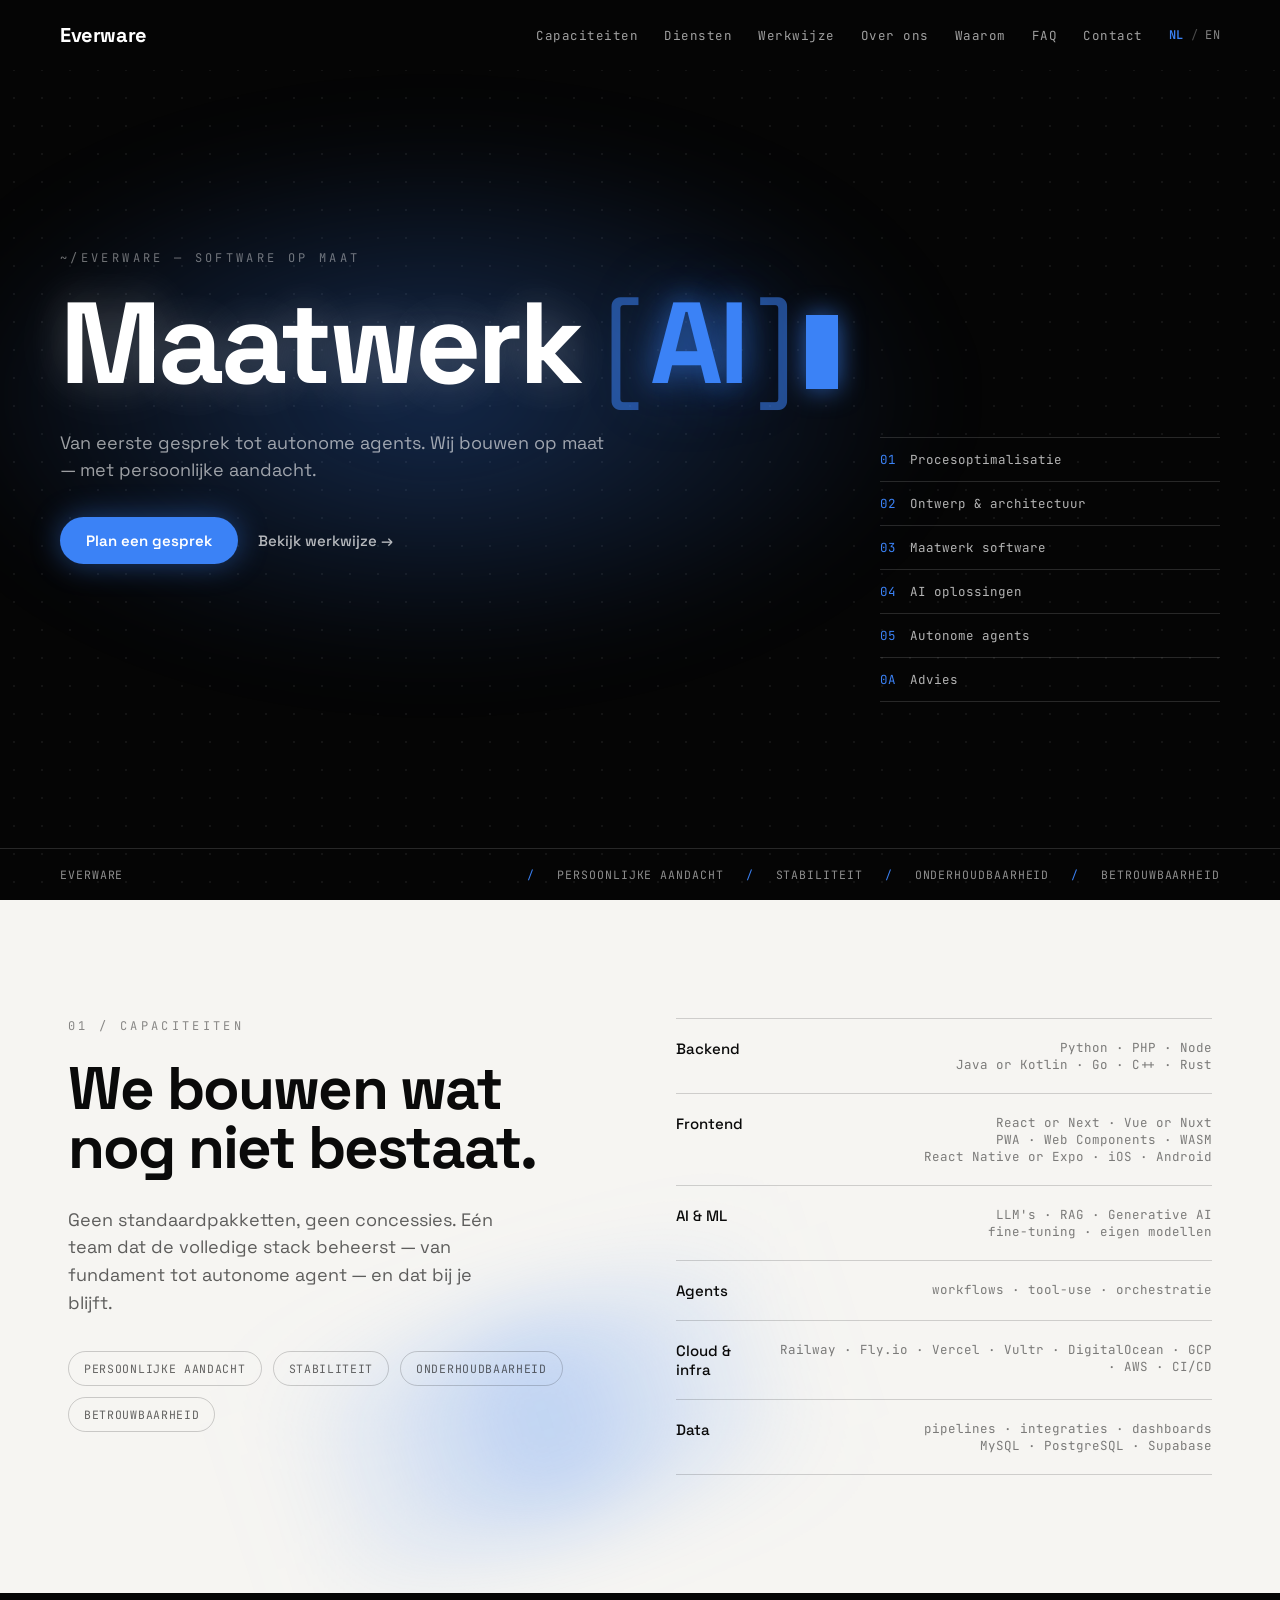
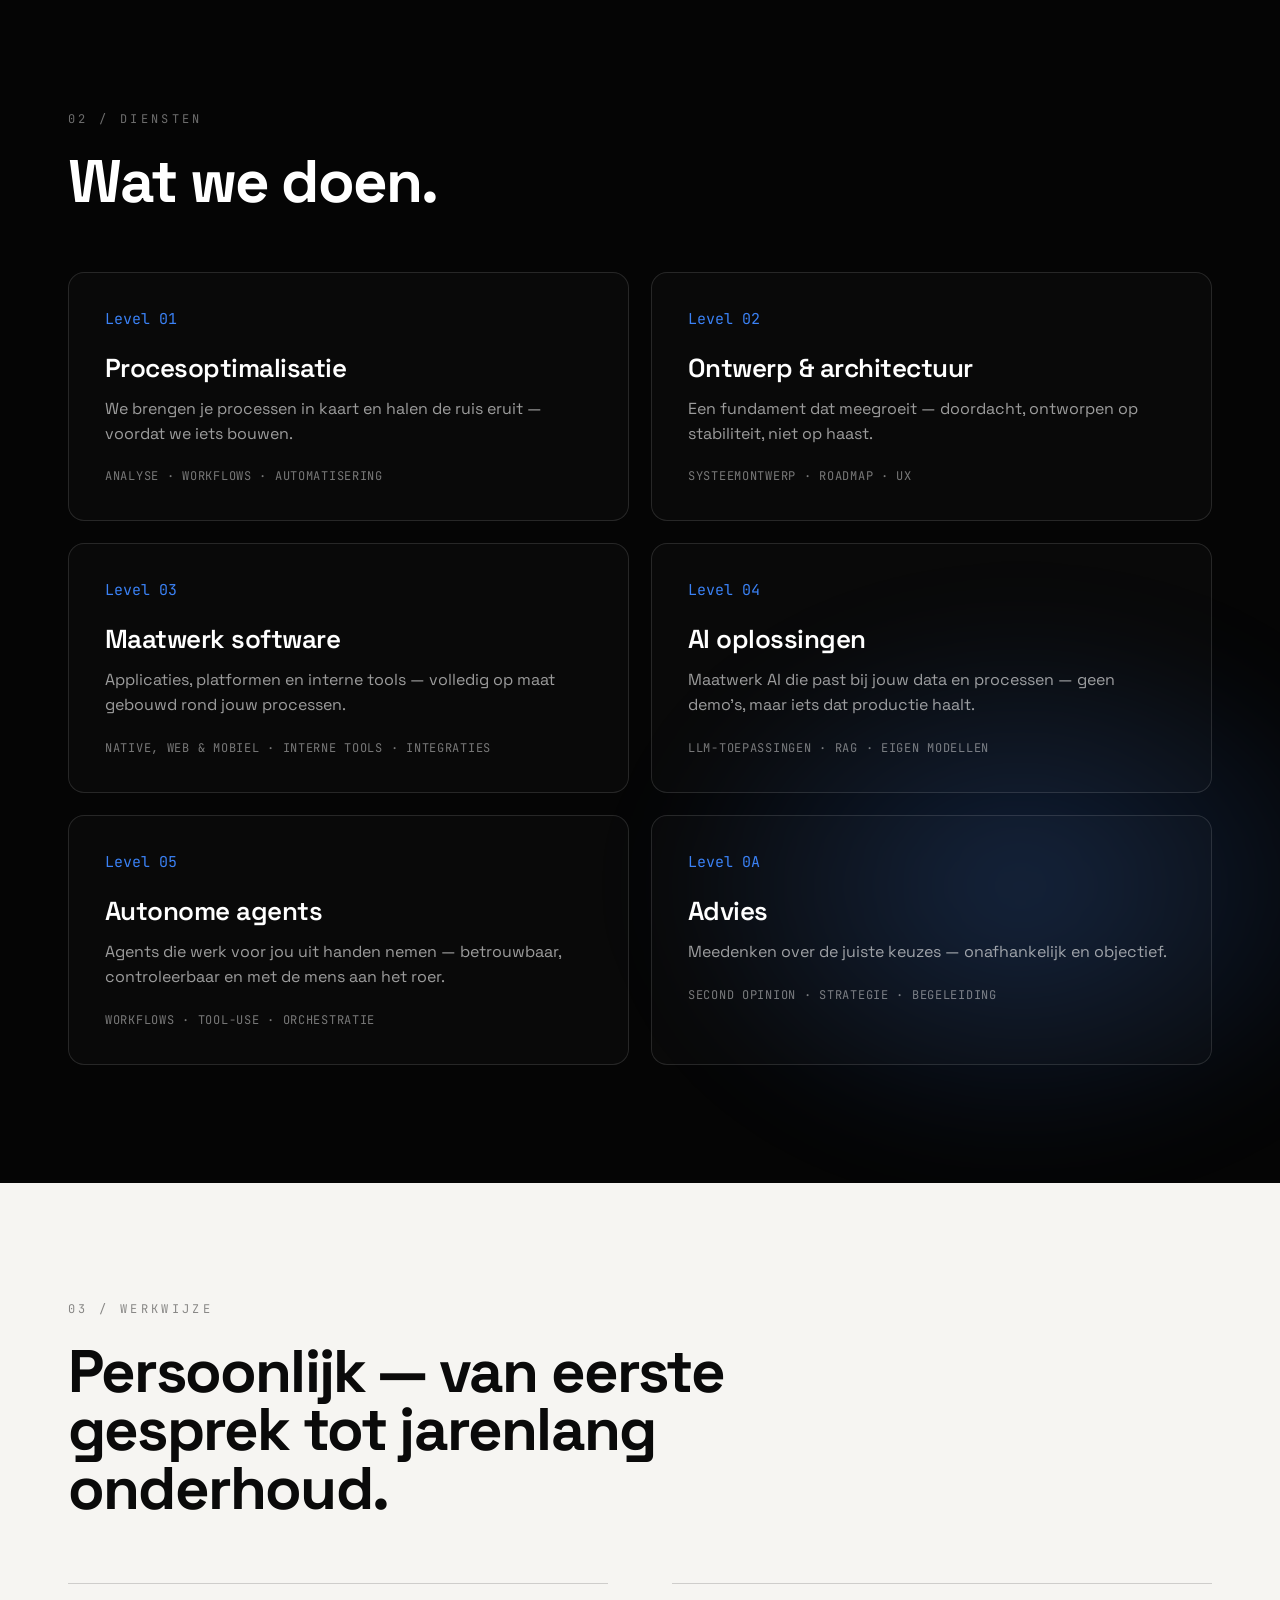
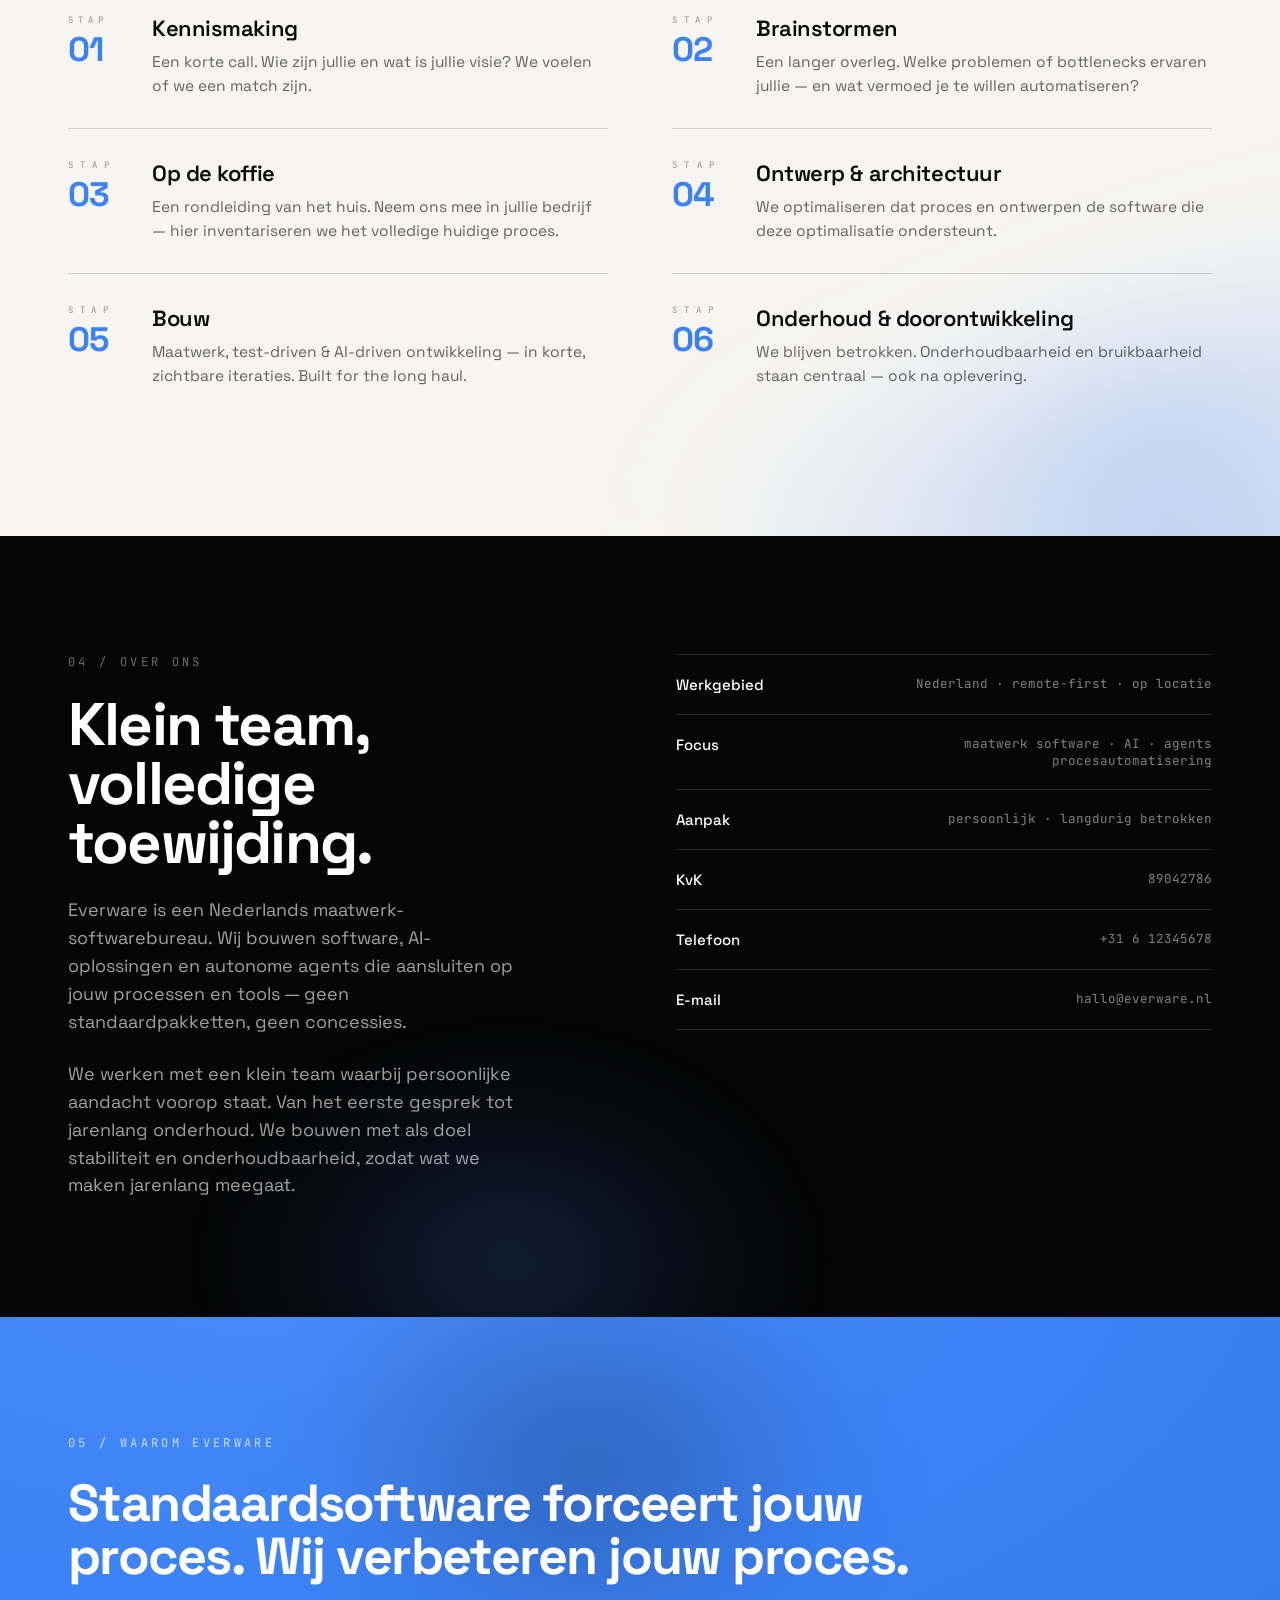
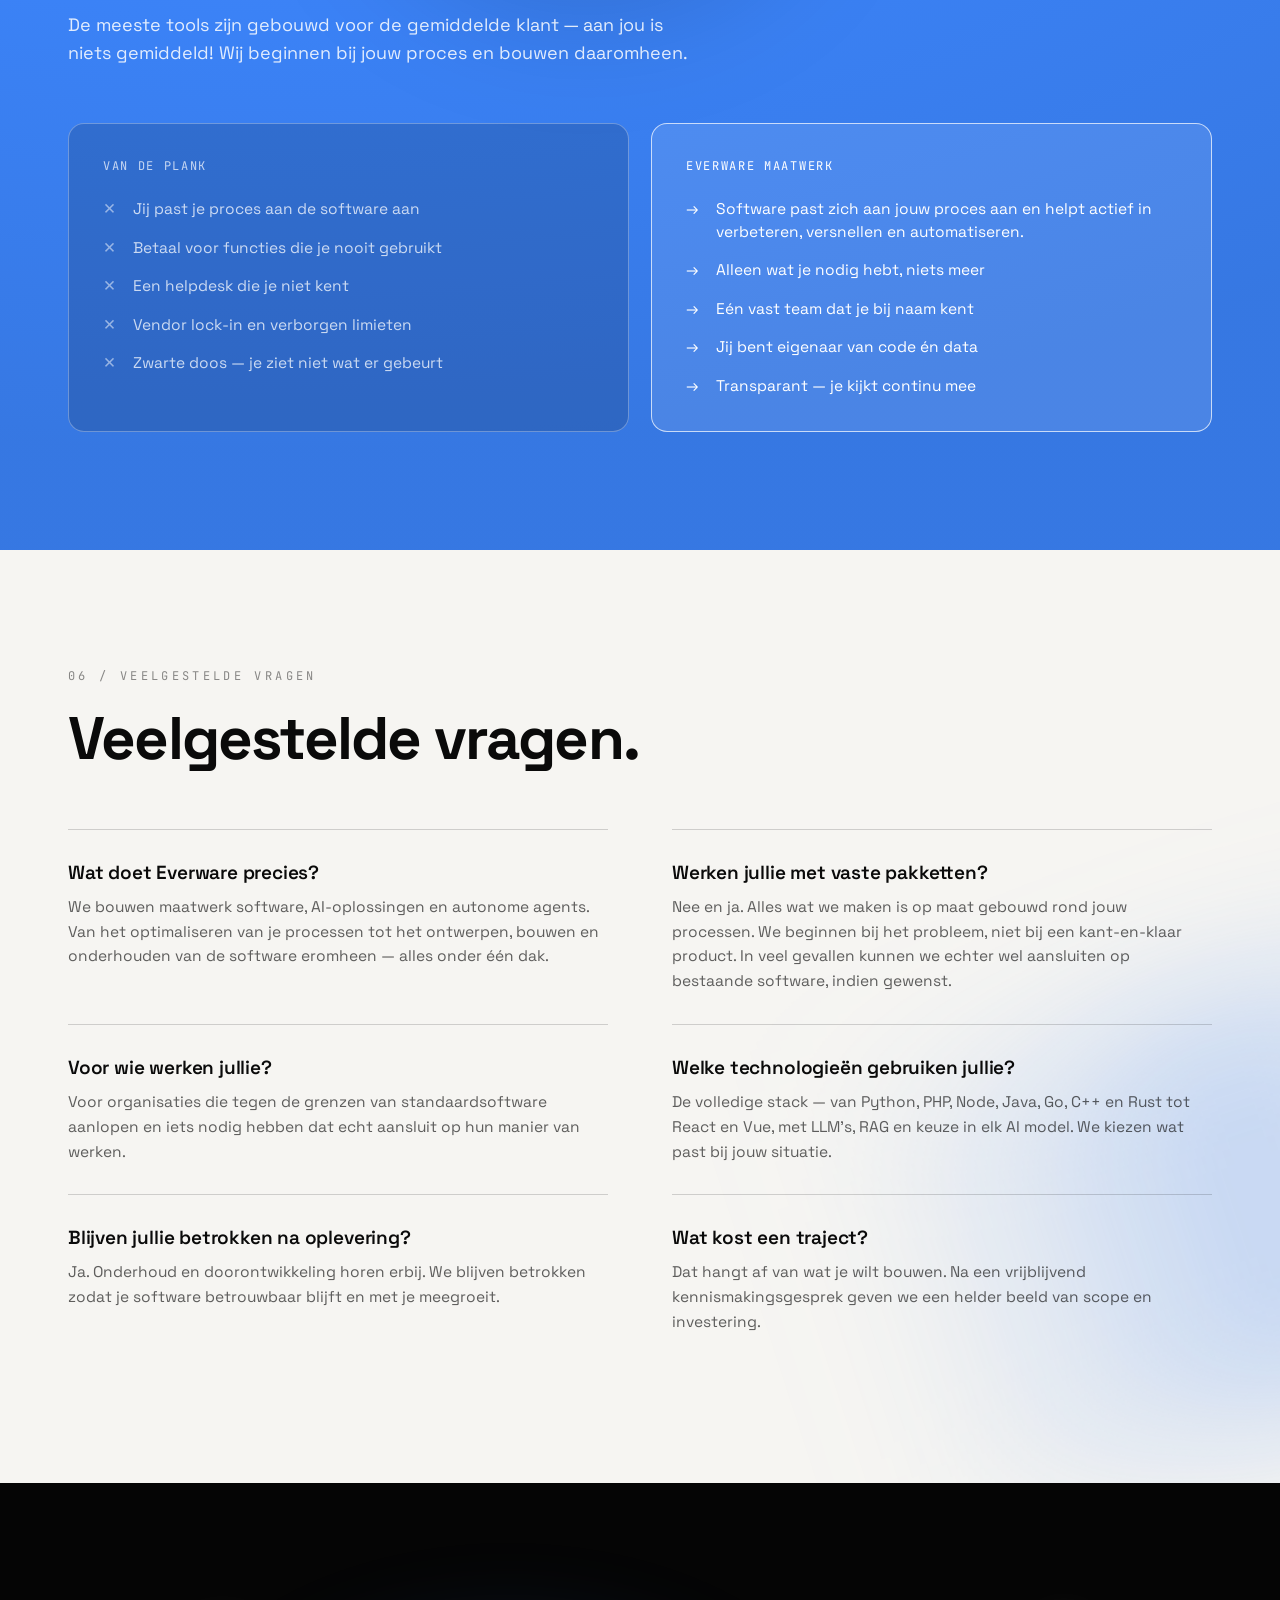
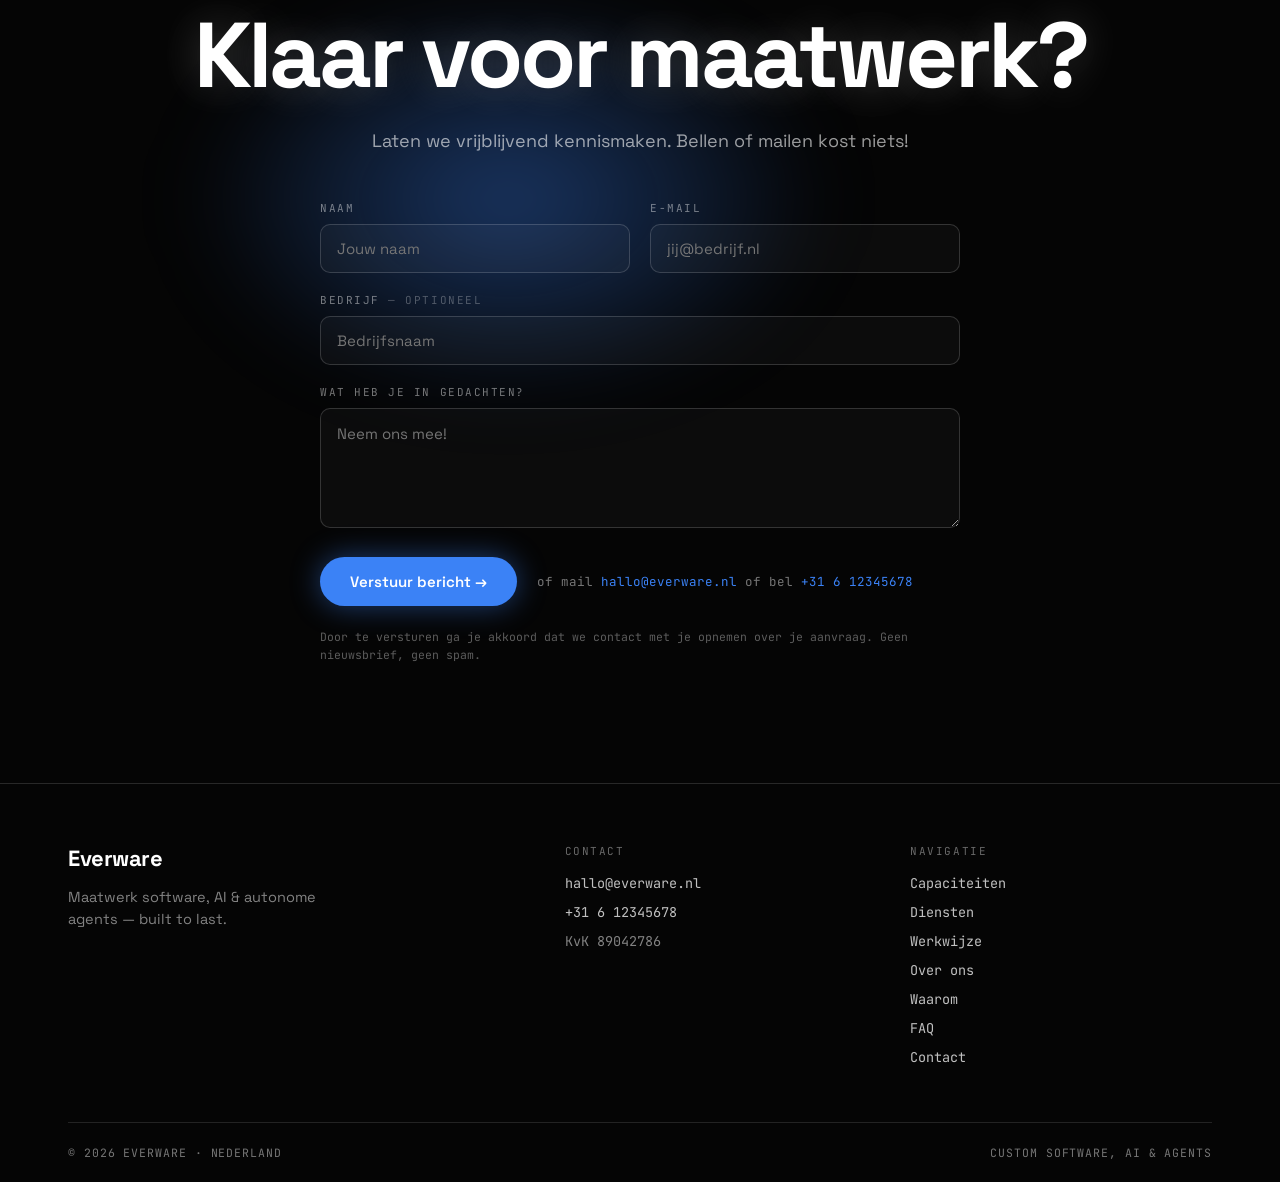
==== commit 0cb2b372: "feat: og image, twitter cards, robots + theme-color meta" ====
--- a/index.html
+++ b/index.html
@@ -11,6 +11,17 @@
 <meta property="og:url" content="https://everware.nl/">
 <meta property="og:locale" content="nl_NL">
 <meta property="og:locale:alternate" content="en_US">
+<meta property="og:site_name" content="Everware">
+<meta property="og:image" content="https://everware.nl/assets/og-image.png">
+<meta property="og:image:width" content="1200">
+<meta property="og:image:height" content="630">
+<meta property="og:image:alt" content="Everware — Software · AI · Agents">
+<meta name="twitter:card" content="summary_large_image">
+<meta name="twitter:title" content="Everware — Maatwerk software, AI &amp; autonome agents">
+<meta name="twitter:description" content="Van eerste gesprek tot autonome agents. Wij bouwen op maat — met persoonlijke aandacht, stabiliteit en onderhoudbaarheid.">
+<meta name="twitter:image" content="https://everware.nl/assets/og-image.png">
+<meta name="robots" content="index, follow, max-snippet:-1, max-image-preview:large, max-video-preview:-1">
+<meta name="theme-color" content="#050505">
 <link rel="canonical" href="https://everware.nl/">
 <link rel="alternate" hreflang="nl" href="https://everware.nl/">
 <link rel="alternate" hreflang="en" href="https://everware.nl/en/">
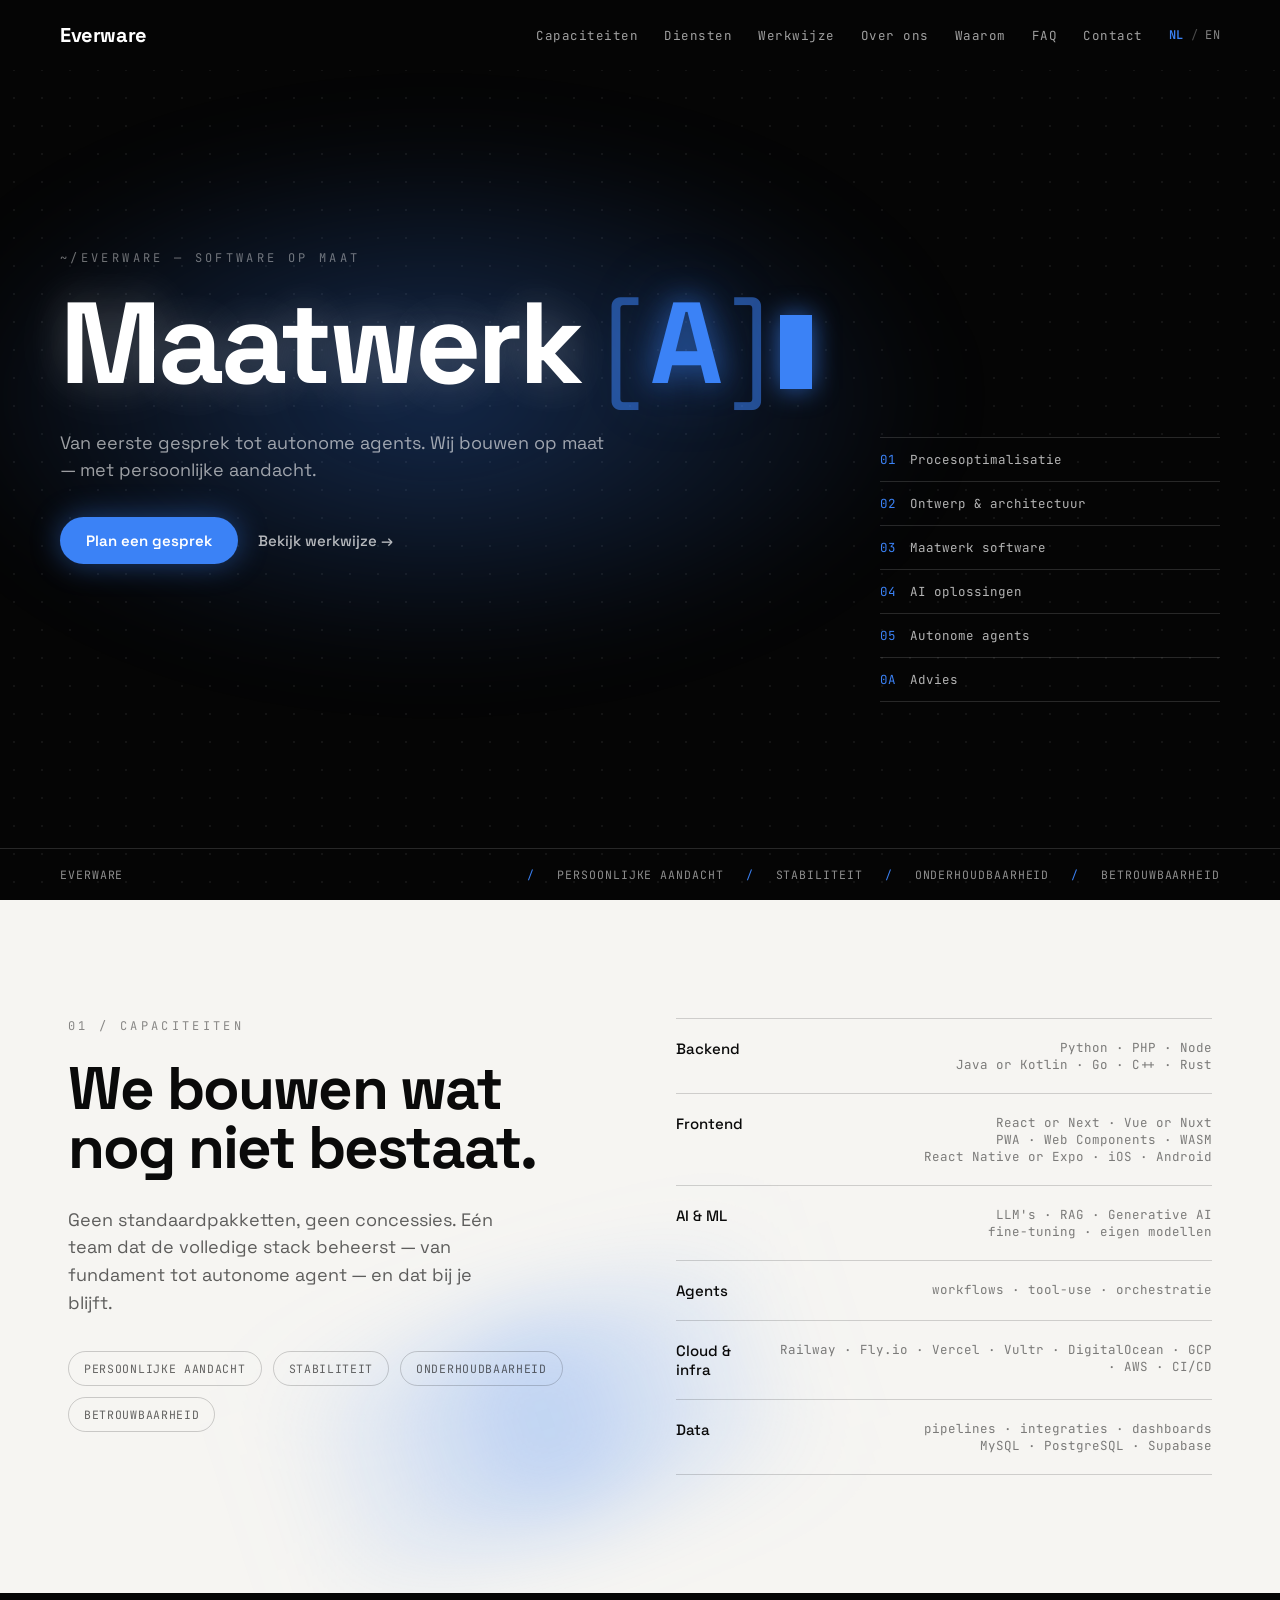
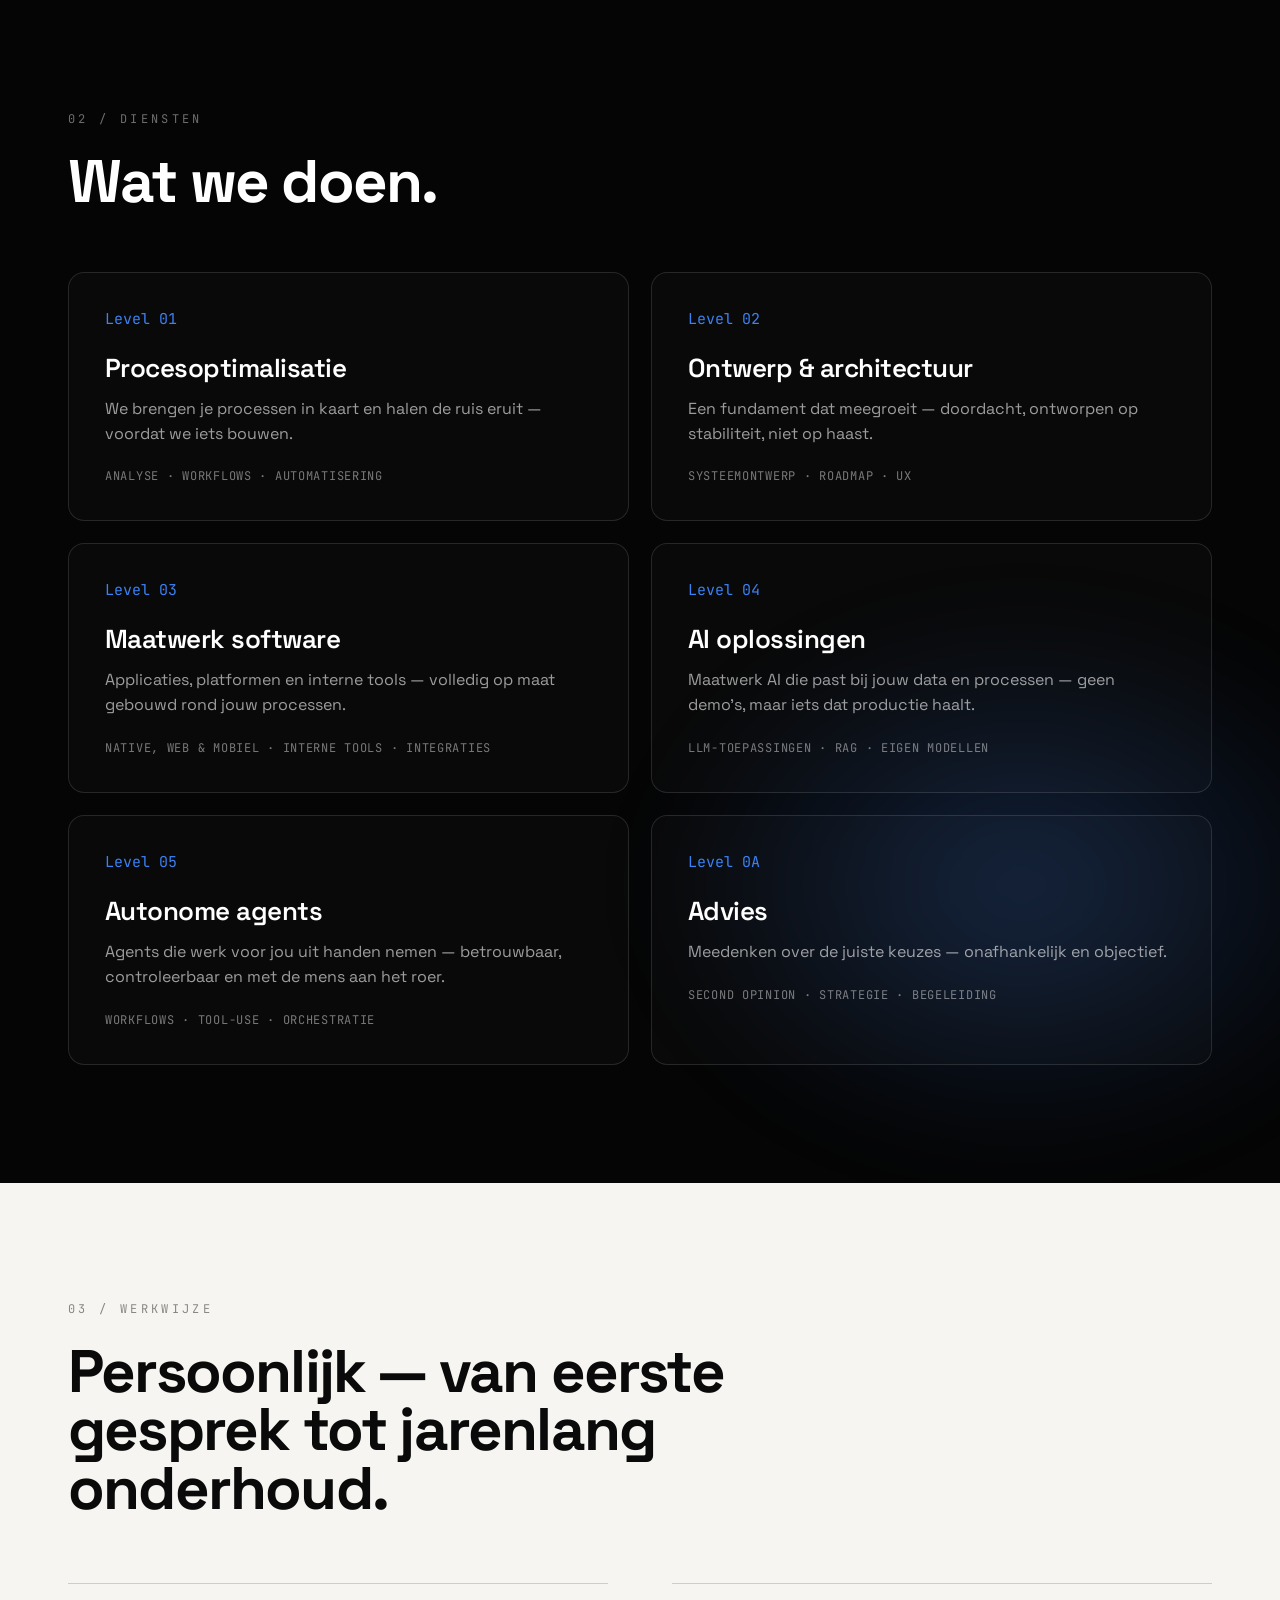
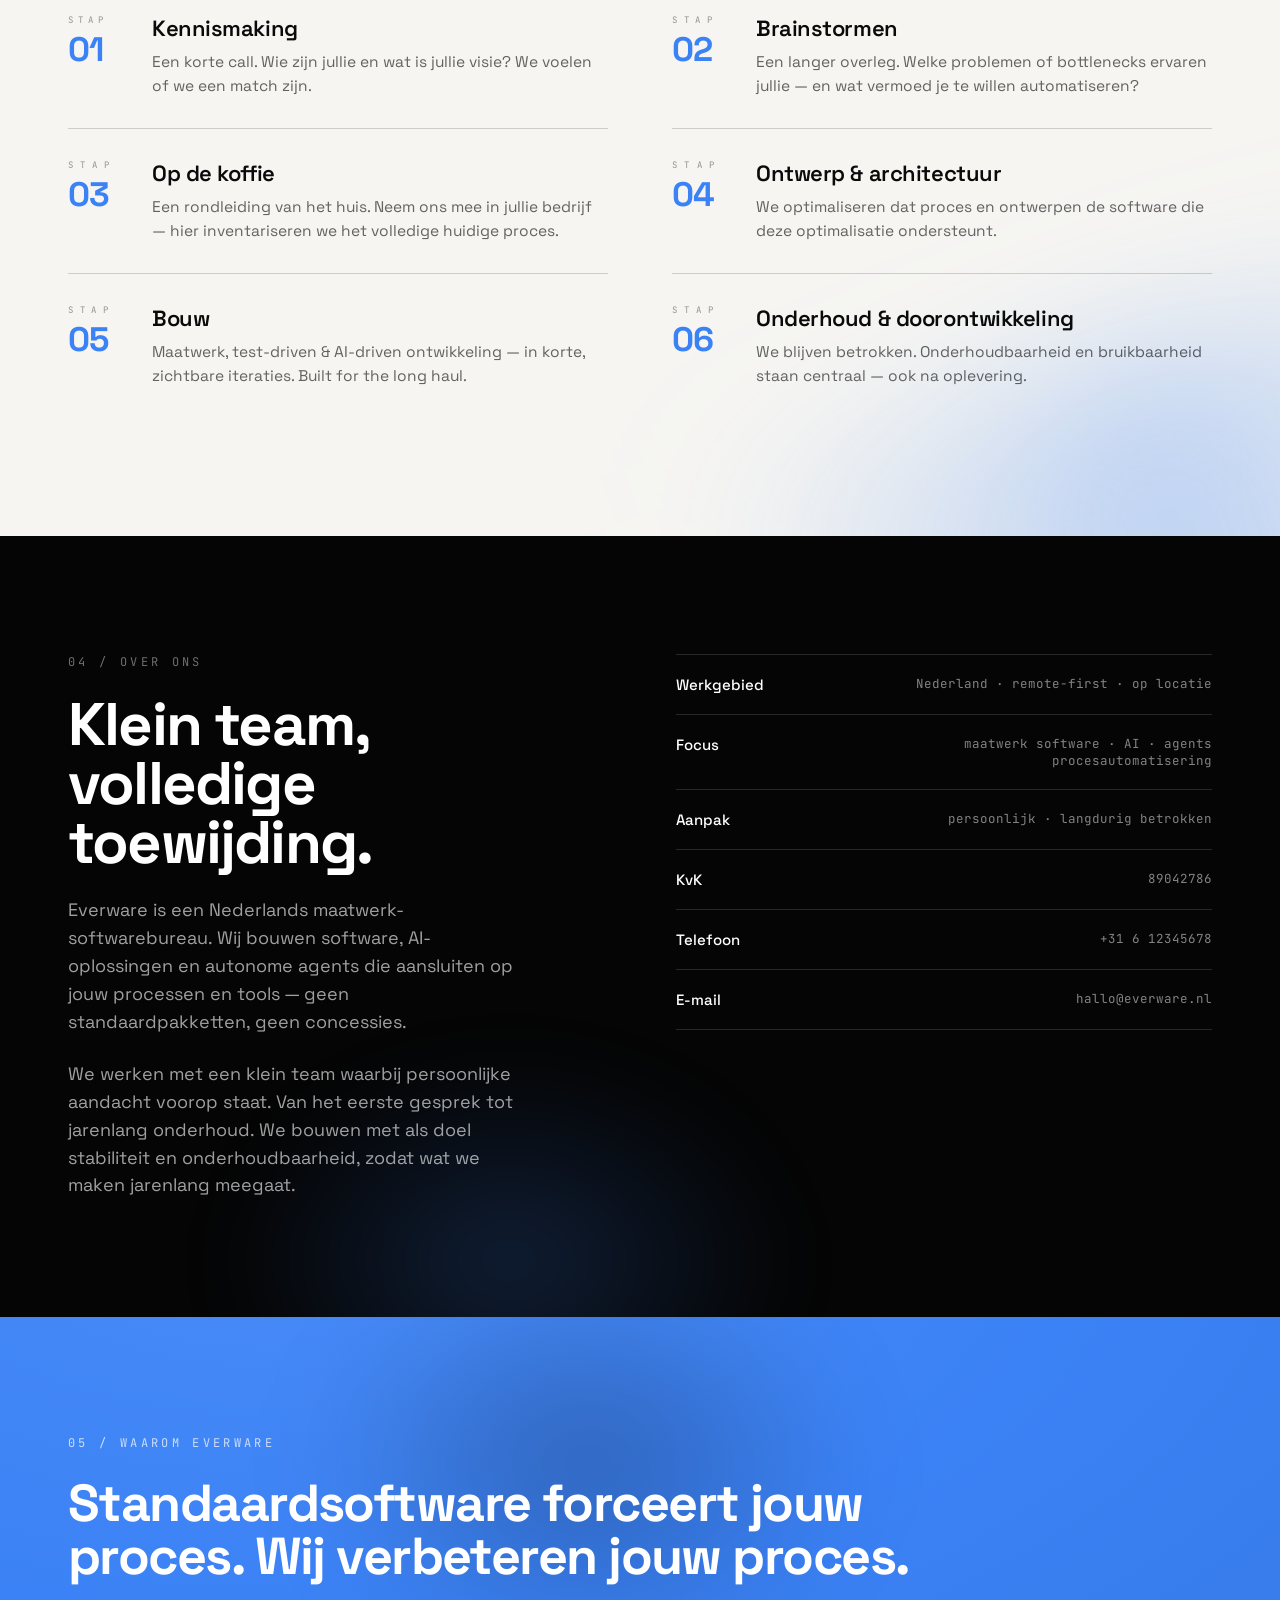
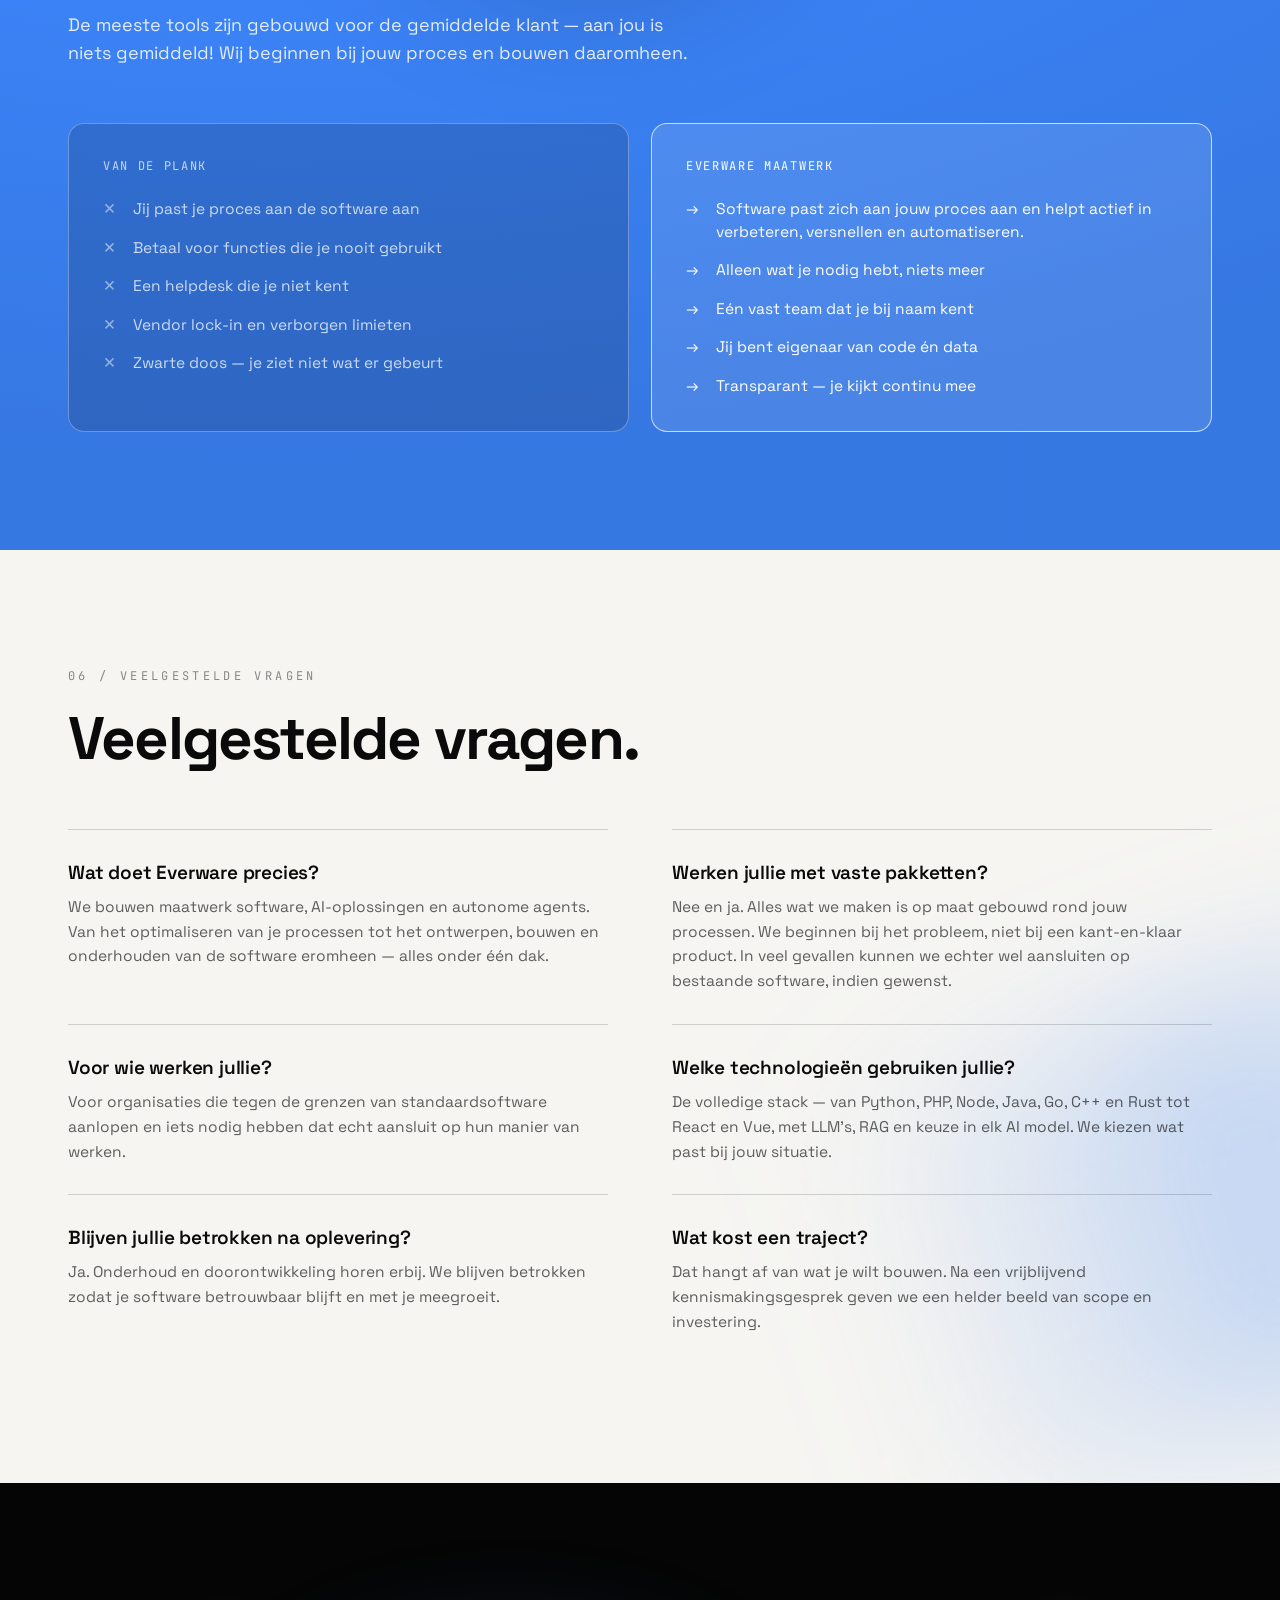
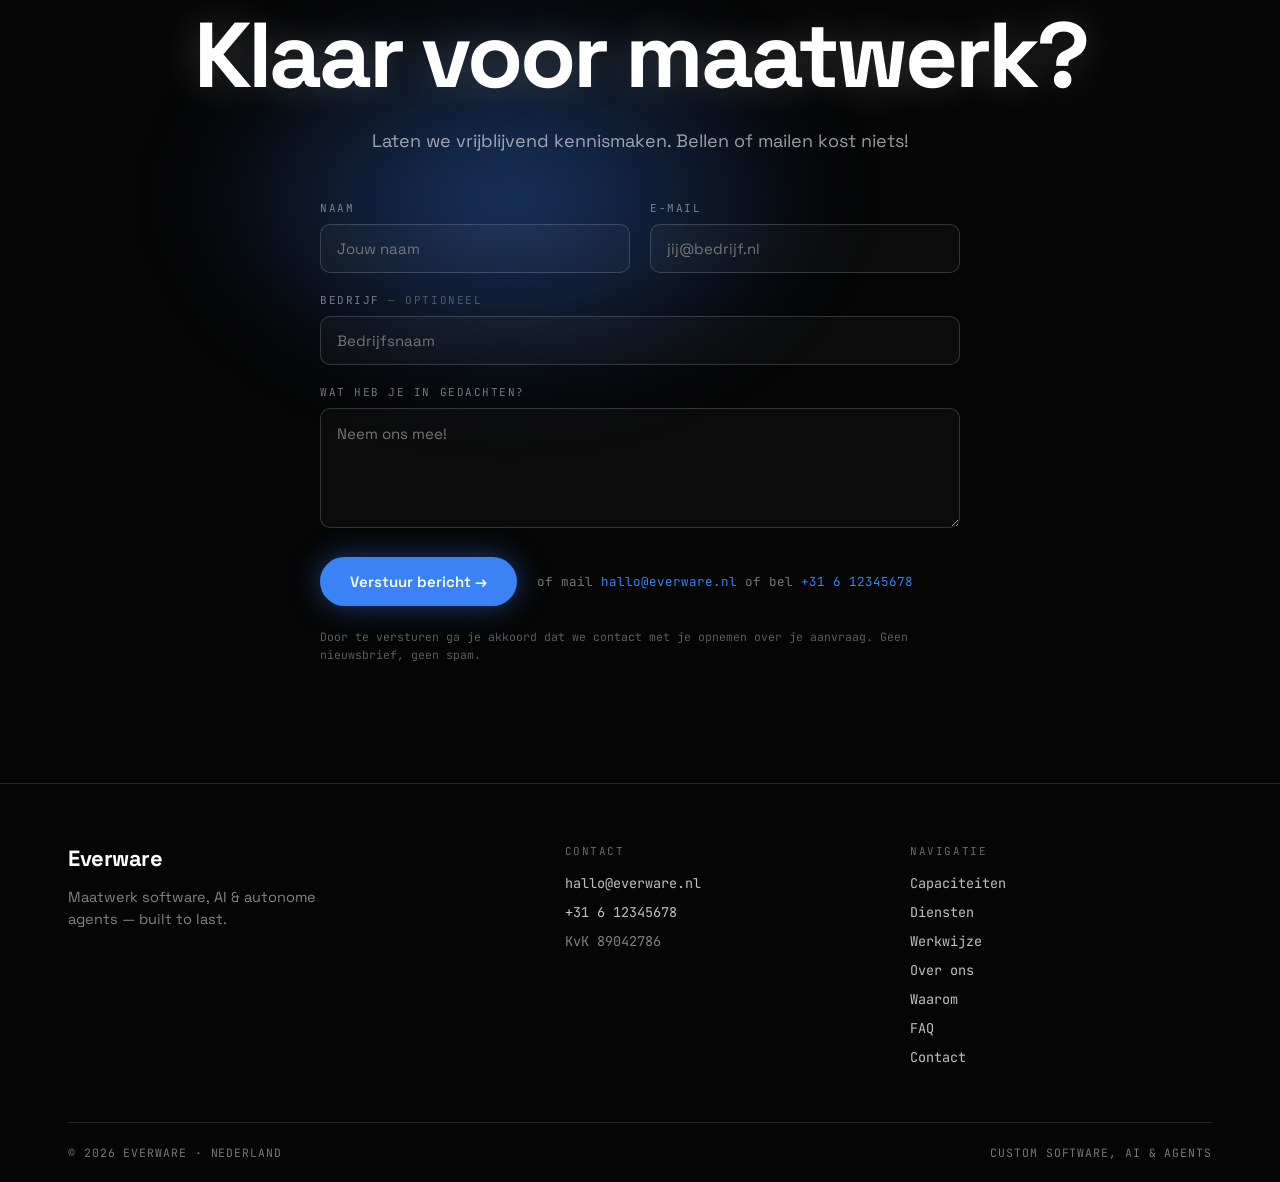
==== commit a177888f: "feat: semantic nav/main/footer landmarks" ====
--- a/index.html
+++ b/index.html
@@ -41,7 +41,7 @@
     <div class="ew-nav" style="max-width:1600px;width:100%;margin:0 auto;display:flex;align-items:center;justify-content:space-between;gap:16px;padding:22px 60px;box-sizing:border-box">
       <div style="font-weight:700;font-size:20px;letter-spacing:-.02em">Everware</div>
       <div style="display:flex;align-items:center;gap:26px">
-        <div class="ew-navlinks" style="display:flex;flex-wrap:wrap;gap:12px 26px;font-family:'JetBrains Mono',monospace;font-size:12.5px;letter-spacing:.04em">
+        <nav class="ew-navlinks" aria-label="Hoofdnavigatie" style="display:flex;flex-wrap:wrap;gap:12px 26px;font-family:'JetBrains Mono',monospace;font-size:12.5px;letter-spacing:.04em">
           <a class="ew-navlink" data-nav="capaciteiten" href="#capaciteiten" data-t="nav.0.label">Capaciteiten</a>
           <a class="ew-navlink" data-nav="diensten" href="#diensten" data-t="nav.1.label">Diensten</a>
           <a class="ew-navlink" data-nav="werkwijze" href="#werkwijze" data-t="nav.2.label">Werkwijze</a>
@@ -49,7 +49,7 @@
           <a class="ew-navlink" data-nav="waarom" href="#waarom" data-t="nav.4.label">Waarom</a>
           <a class="ew-navlink" data-nav="faq" href="#faq" data-t="nav.5.label">FAQ</a>
           <a class="ew-navlink" data-nav="contact" href="#contact" data-t="nav.6.label">Contact</a>
-        </div>
+        </nav>
         <div style="display:flex;align-items:center;gap:7px;font-family:'JetBrains Mono',monospace;font-size:12px;letter-spacing:.04em">
           <a id="ew-lang-nl" class="ew-langbtn" href="./" style="text-decoration:none">NL</a>
           <span style="opacity:.28">/</span>
@@ -58,6 +58,8 @@
       </div>
     </div>
   </header>
+
+  <main>
 
   <!-- ============ HERO ============ -->
   <section id="ew-hero" data-screen-label="Hero" data-theme="dark" style="position:relative;background:#050505;color:#fff;overflow:hidden;min-height:100vh;display:flex;flex-direction:column">
@@ -373,7 +375,7 @@
       </div>
     </div>
 
-    <div style="position:relative;margin-top:120px;border-top:1px solid rgba(255,255,255,.14)">
+    <footer style="position:relative;margin-top:120px;border-top:1px solid rgba(255,255,255,.14)">
       <div style="max-width:1240px;margin:0 auto;box-sizing:border-box;padding:60px 48px 0">
         <div class="ew-footer-grid" style="display:grid;grid-template-columns:1.5fr 1fr 1fr;gap:44px">
           <div>
@@ -406,8 +408,10 @@
           <span data-t="ftCopyRight">Custom software, AI &amp; agents</span>
         </div>
       </div>
-    </div>
-  </section>
+    </footer>
+  </section>
+
+  </main>
 
 </div>
 </body>
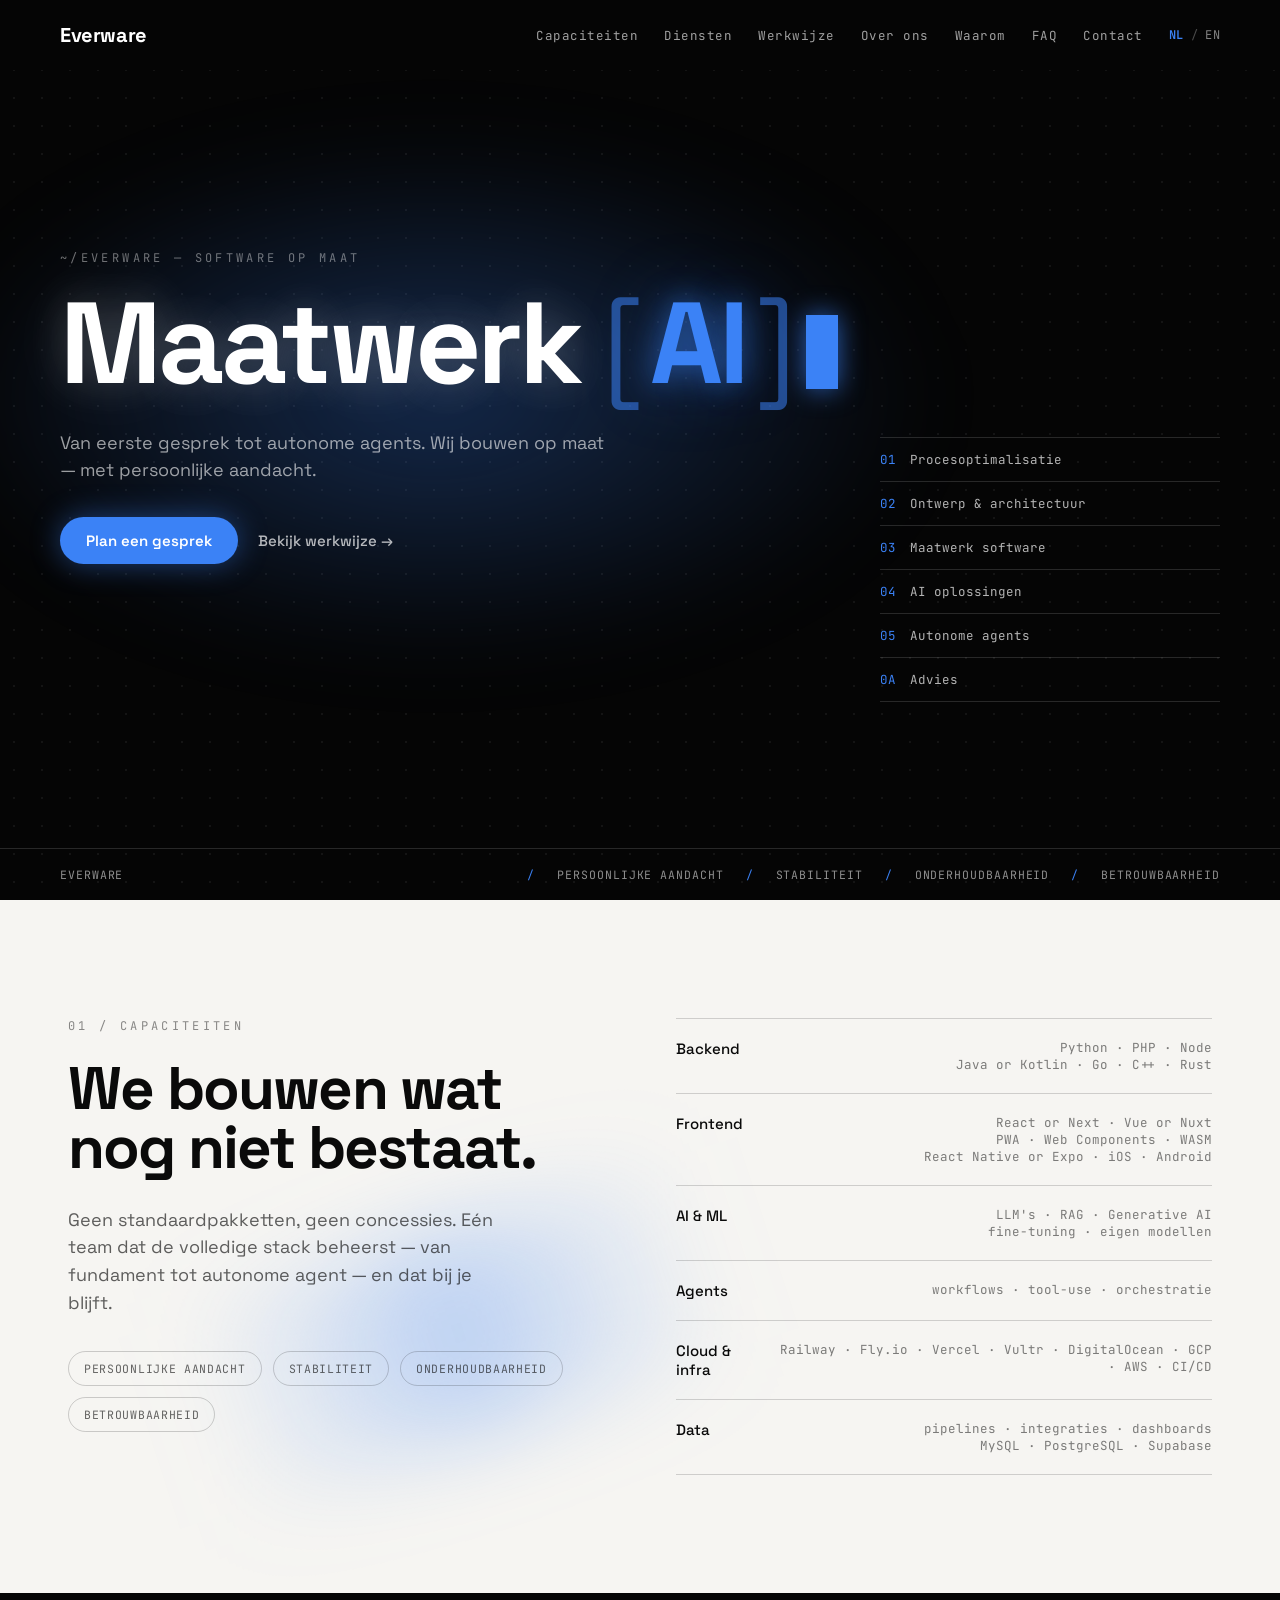
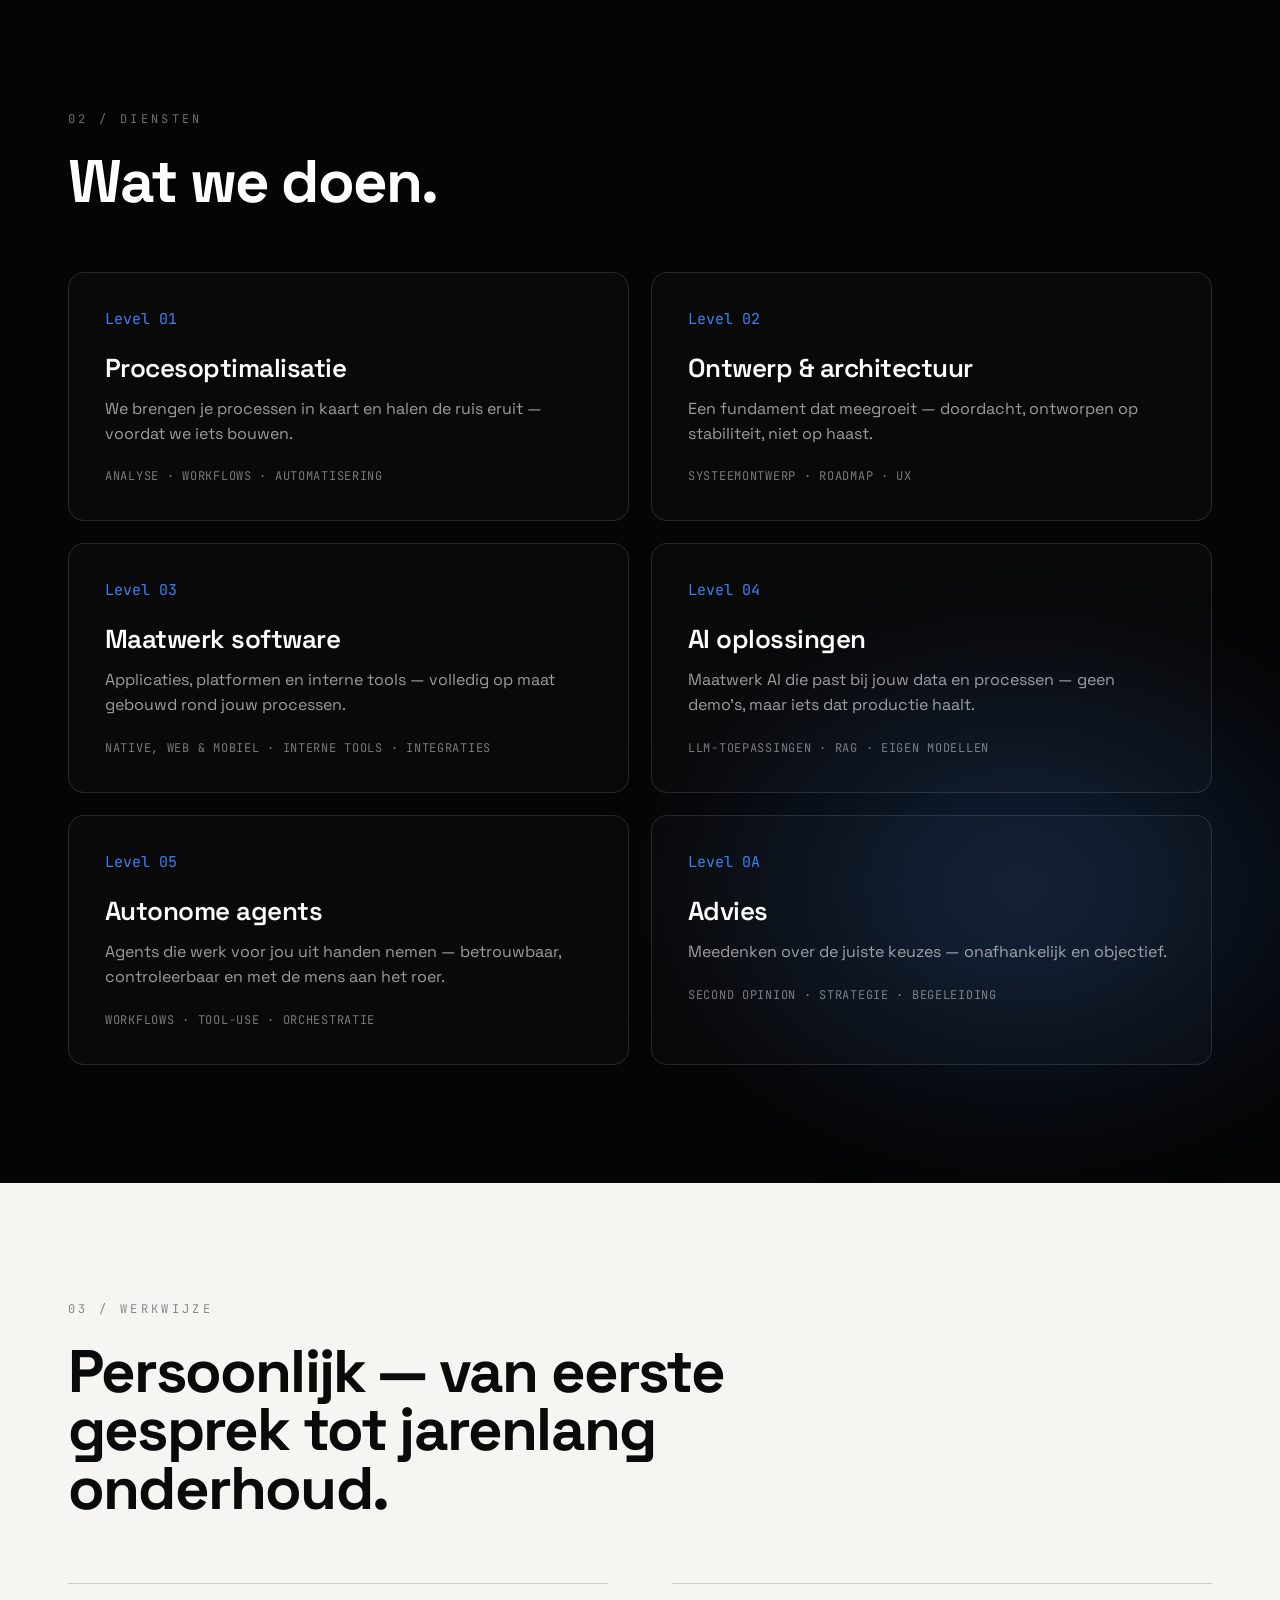
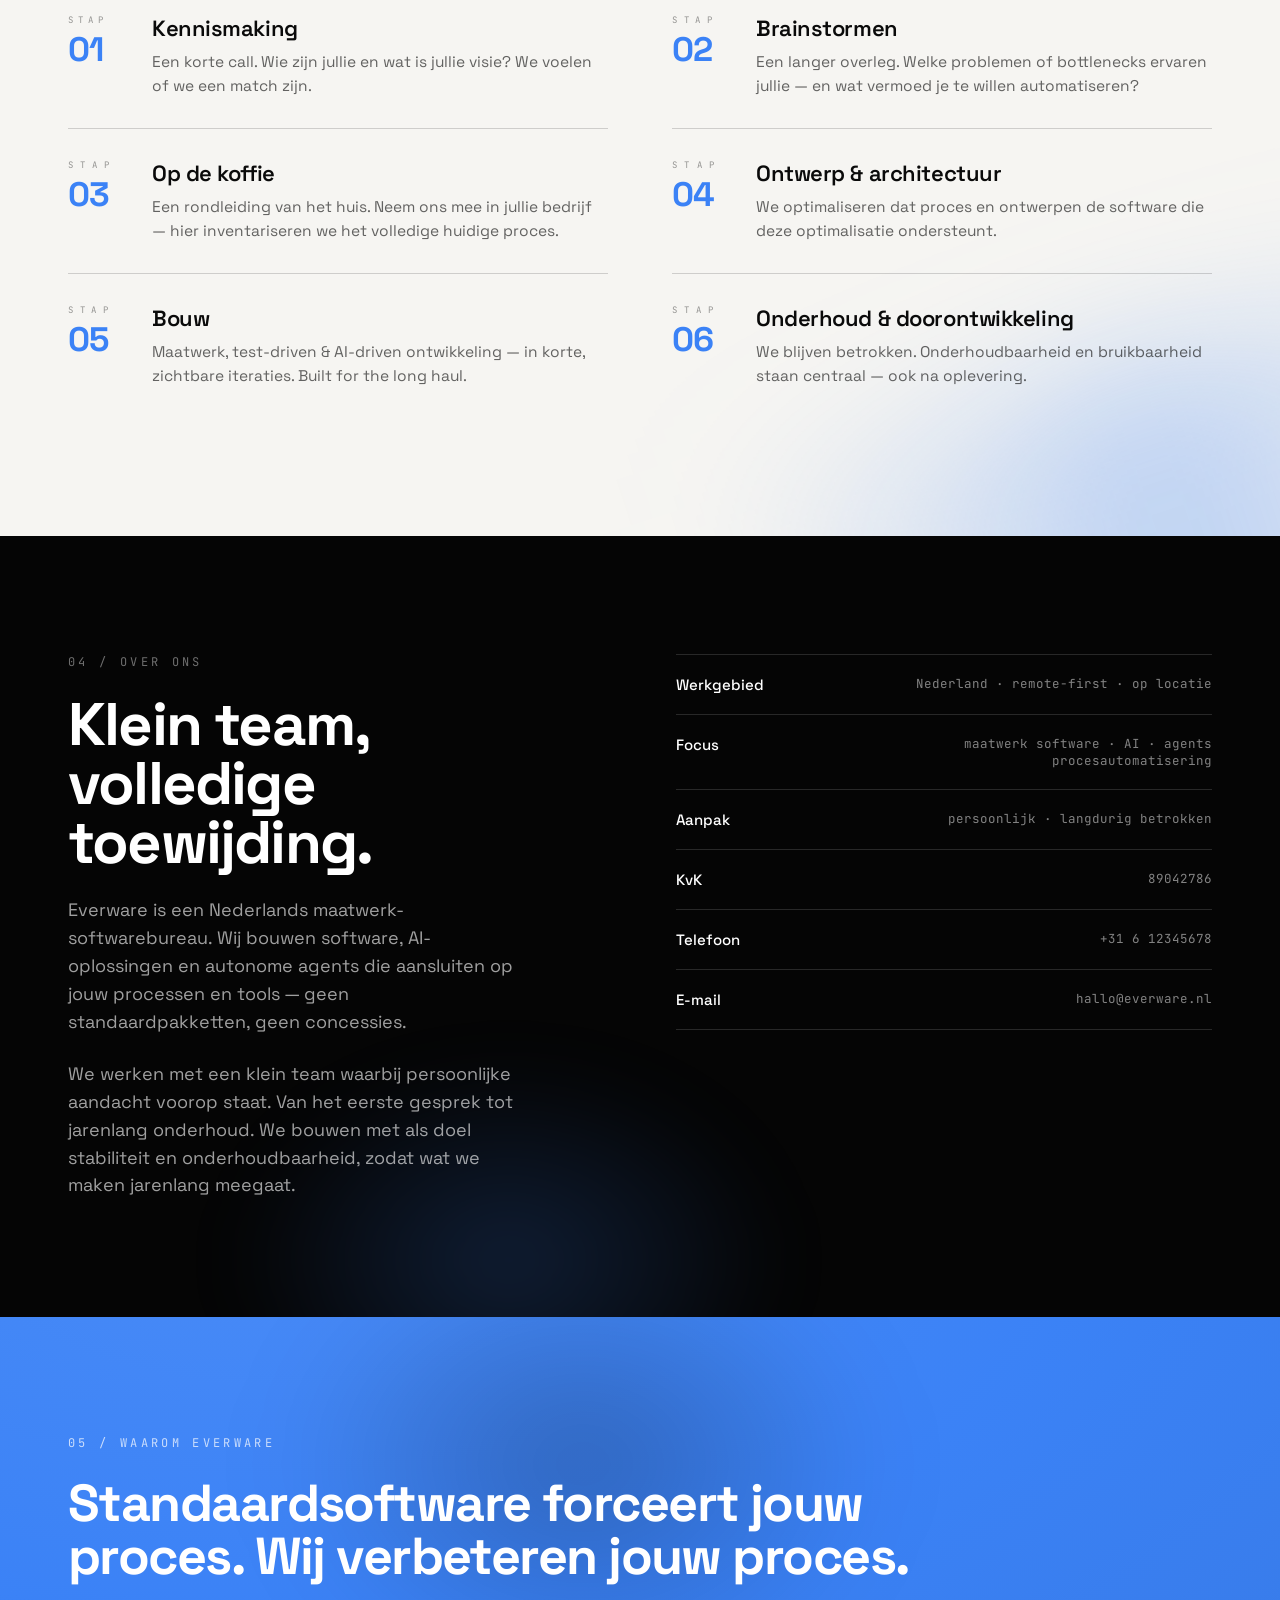
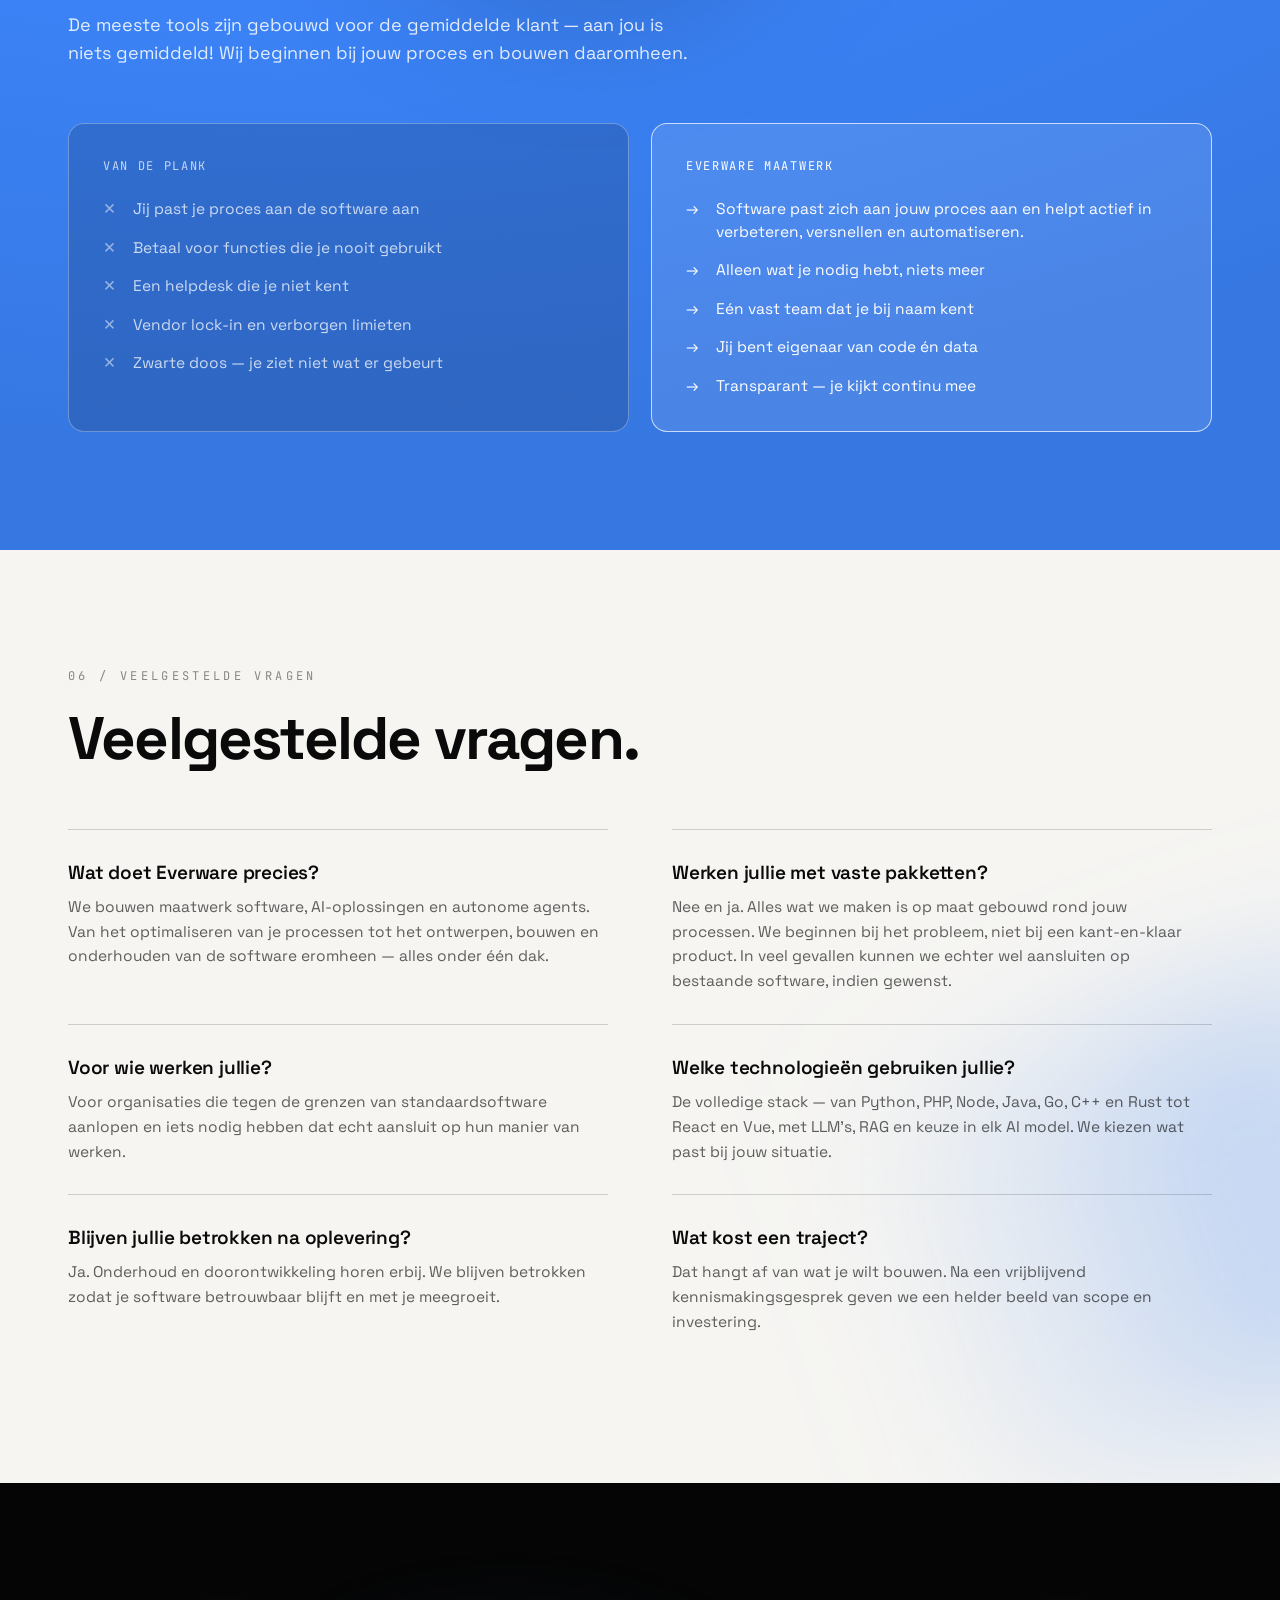
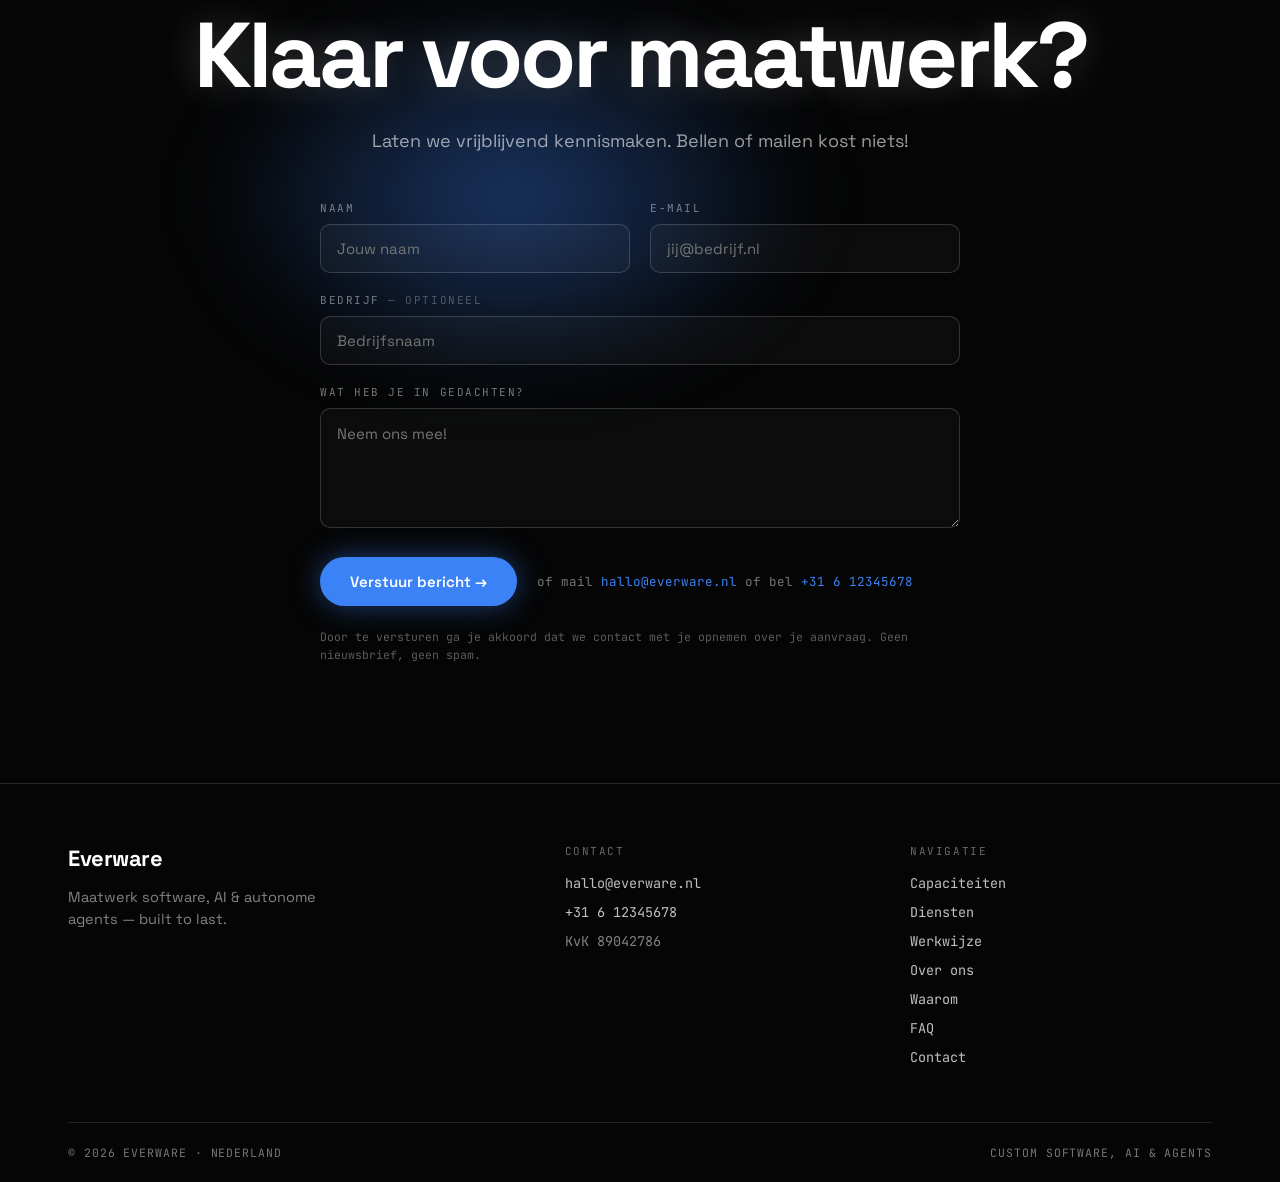
==== commit e95fdb02: "feat: JSON-LD (ProfessionalService, WebSite, WebPage, FAQPage) for nl+en" ====
--- a/index.html
+++ b/index.html
@@ -22,6 +22,200 @@
 <meta name="twitter:image" content="https://everware.nl/assets/og-image.png">
 <meta name="robots" content="index, follow, max-snippet:-1, max-image-preview:large, max-video-preview:-1">
 <meta name="theme-color" content="#050505">
+<script type="application/ld+json">
+{
+  "@context": "https://schema.org",
+  "@graph": [
+    {
+      "@type": "ProfessionalService",
+      "@id": "https://everware.nl/#org",
+      "name": "Everware",
+      "url": "https://everware.nl/",
+      "description": "Everware — Nederlands maatwerk-softwarebureau. Software, AI-oplossingen en autonome agents op maat, met persoonlijke aandacht.",
+      "slogan": "Maatwerk software, AI & autonome agents — built to last.",
+      "email": "hallo@everware.nl",
+      "telephone": "+31612345678",
+      "identifier": {
+        "@type": "PropertyValue",
+        "propertyID": "KvK",
+        "value": "89042786"
+      },
+      "areaServed": {
+        "@type": "Country",
+        "name": "Netherlands"
+      },
+      "knowsLanguage": [
+        "nl",
+        "en"
+      ],
+      "knowsAbout": [
+        "custom software development",
+        "AI solutions",
+        "autonomous AI agents",
+        "process automation",
+        "LLM applications",
+        "RAG",
+        "software architecture",
+        "process optimization"
+      ],
+      "hasOfferCatalog": {
+        "@type": "OfferCatalog",
+        "name": "Wat we doen.",
+        "itemListElement": [
+          {
+            "@type": "Offer",
+            "itemOffered": {
+              "@type": "Service",
+              "name": "Procesoptimalisatie",
+              "description": "We brengen je processen in kaart en halen de ruis eruit — voordat we iets bouwen.",
+              "provider": {
+                "@id": "https://everware.nl/#org"
+              }
+            }
+          },
+          {
+            "@type": "Offer",
+            "itemOffered": {
+              "@type": "Service",
+              "name": "Ontwerp & architectuur",
+              "description": "Een fundament dat meegroeit — doordacht, ontworpen op stabiliteit, niet op haast.",
+              "provider": {
+                "@id": "https://everware.nl/#org"
+              }
+            }
+          },
+          {
+            "@type": "Offer",
+            "itemOffered": {
+              "@type": "Service",
+              "name": "Maatwerk software",
+              "description": "Applicaties, platformen en interne tools — volledig op maat gebouwd rond jouw processen.",
+              "provider": {
+                "@id": "https://everware.nl/#org"
+              }
+            }
+          },
+          {
+            "@type": "Offer",
+            "itemOffered": {
+              "@type": "Service",
+              "name": "AI oplossingen",
+              "description": "Maatwerk AI die past bij jouw data en processen — geen demo's, maar iets dat productie haalt.",
+              "provider": {
+                "@id": "https://everware.nl/#org"
+              }
+            }
+          },
+          {
+            "@type": "Offer",
+            "itemOffered": {
+              "@type": "Service",
+              "name": "Autonome agents",
+              "description": "Agents die werk voor jou uit handen nemen — betrouwbaar, controleerbaar en met de mens aan het roer.",
+              "provider": {
+                "@id": "https://everware.nl/#org"
+              }
+            }
+          },
+          {
+            "@type": "Offer",
+            "itemOffered": {
+              "@type": "Service",
+              "name": "Advies",
+              "description": "Meedenken over de juiste keuzes — onafhankelijk en objectief.",
+              "provider": {
+                "@id": "https://everware.nl/#org"
+              }
+            }
+          }
+        ]
+      }
+    },
+    {
+      "@type": "WebSite",
+      "@id": "https://everware.nl/#website",
+      "url": "https://everware.nl/",
+      "name": "Everware",
+      "publisher": {
+        "@id": "https://everware.nl/#org"
+      },
+      "inLanguage": [
+        "nl",
+        "en"
+      ]
+    },
+    {
+      "@type": "WebPage",
+      "@id": "https://everware.nl/",
+      "url": "https://everware.nl/",
+      "name": "Everware — Maatwerk software, AI & autonome agents",
+      "description": "Everware — Nederlands maatwerk-softwarebureau. Software, AI-oplossingen en autonome agents op maat, met persoonlijke aandacht.",
+      "isPartOf": {
+        "@id": "https://everware.nl/#website"
+      },
+      "about": {
+        "@id": "https://everware.nl/#org"
+      },
+      "inLanguage": "nl"
+    },
+    {
+      "@type": "FAQPage",
+      "@id": "https://everware.nl/#faq",
+      "inLanguage": "nl",
+      "mainEntity": [
+        {
+          "@type": "Question",
+          "name": "Wat doet Everware precies?",
+          "acceptedAnswer": {
+            "@type": "Answer",
+            "text": "We bouwen maatwerk software, AI-oplossingen en autonome agents. Van het optimaliseren van je processen tot het ontwerpen, bouwen en onderhouden van de software eromheen — alles onder één dak."
+          }
+        },
+        {
+          "@type": "Question",
+          "name": "Werken jullie met vaste pakketten?",
+          "acceptedAnswer": {
+            "@type": "Answer",
+            "text": "Nee en ja. Alles wat we maken is op maat gebouwd rond jouw processen. We beginnen bij het probleem, niet bij een kant-en-klaar product. In veel gevallen kunnen we echter wel aansluiten op bestaande software, indien gewenst."
+          }
+        },
+        {
+          "@type": "Question",
+          "name": "Voor wie werken jullie?",
+          "acceptedAnswer": {
+            "@type": "Answer",
+            "text": "Voor organisaties die tegen de grenzen van standaardsoftware aanlopen en iets nodig hebben dat echt aansluit op hun manier van werken."
+          }
+        },
+        {
+          "@type": "Question",
+          "name": "Welke technologieën gebruiken jullie?",
+          "acceptedAnswer": {
+            "@type": "Answer",
+            "text": "De volledige stack — van Python, PHP, Node, Java, Go, C++ en Rust tot React en Vue, met LLM's, RAG en keuze in elk AI model. We kiezen wat past bij jouw situatie."
+          }
+        },
+        {
+          "@type": "Question",
+          "name": "Blijven jullie betrokken na oplevering?",
+          "acceptedAnswer": {
+            "@type": "Answer",
+            "text": "Ja. Onderhoud en doorontwikkeling horen erbij. We blijven betrokken zodat je software betrouwbaar blijft en met je meegroeit."
+          }
+        },
+        {
+          "@type": "Question",
+          "name": "Wat kost een traject?",
+          "acceptedAnswer": {
+            "@type": "Answer",
+            "text": "Dat hangt af van wat je wilt bouwen. Na een vrijblijvend kennismakingsgesprek geven we een helder beeld van scope en investering."
+          }
+        }
+      ]
+    }
+  ]
+}
+</script>
 <link rel="canonical" href="https://everware.nl/">
 <link rel="alternate" hreflang="nl" href="https://everware.nl/">
 <link rel="alternate" hreflang="en" href="https://everware.nl/en/">
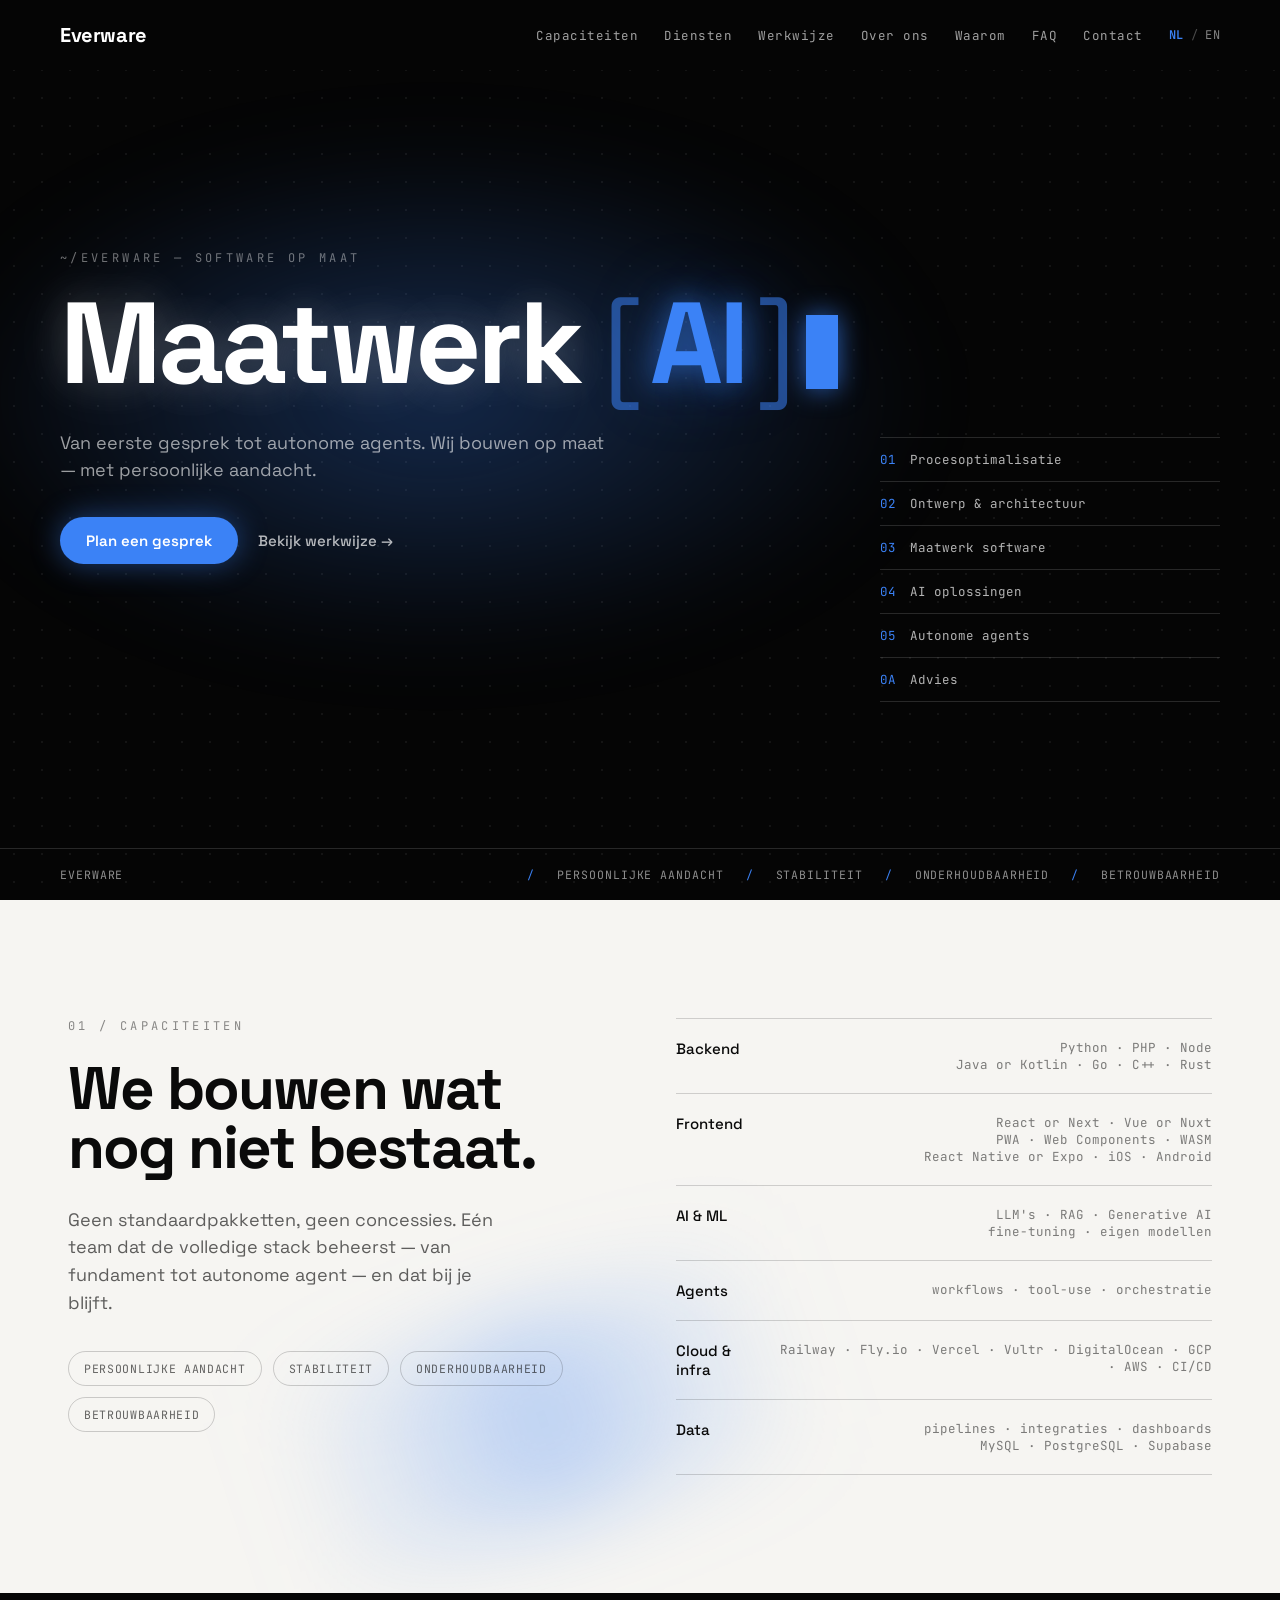
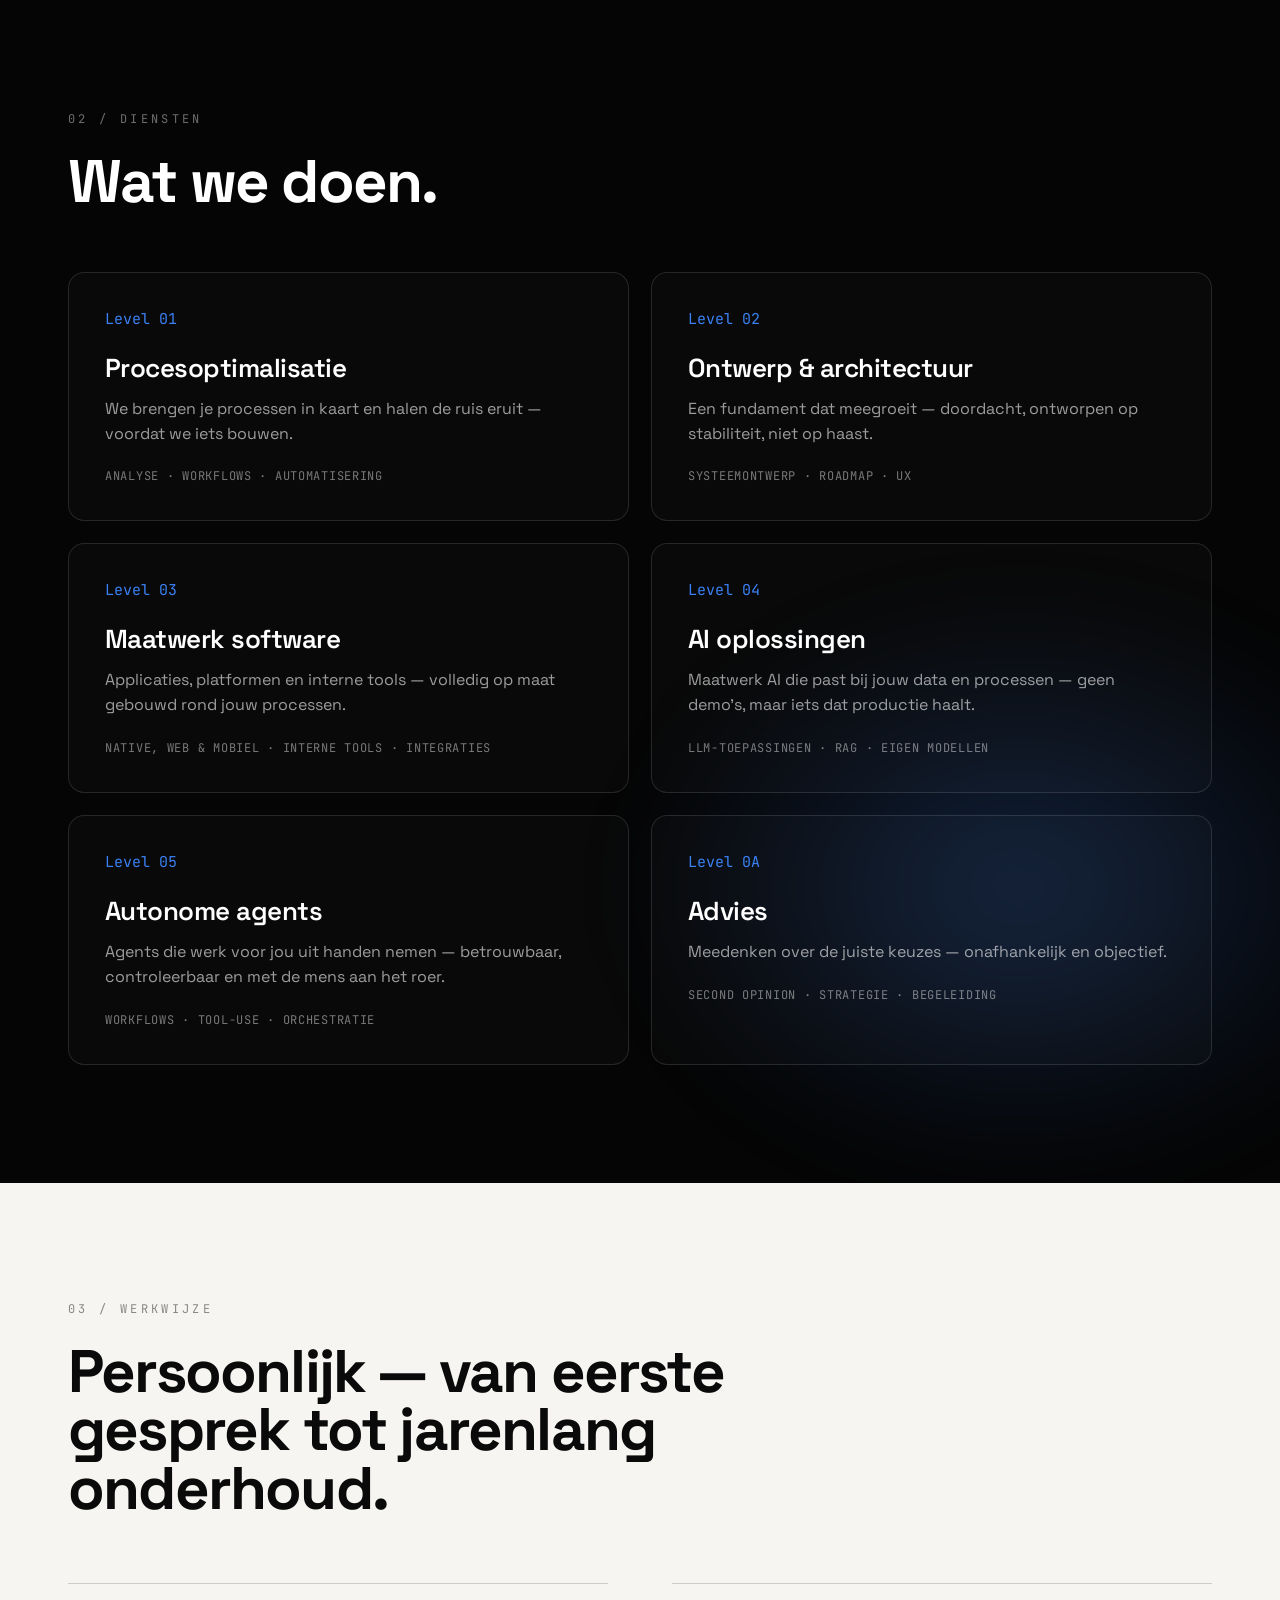
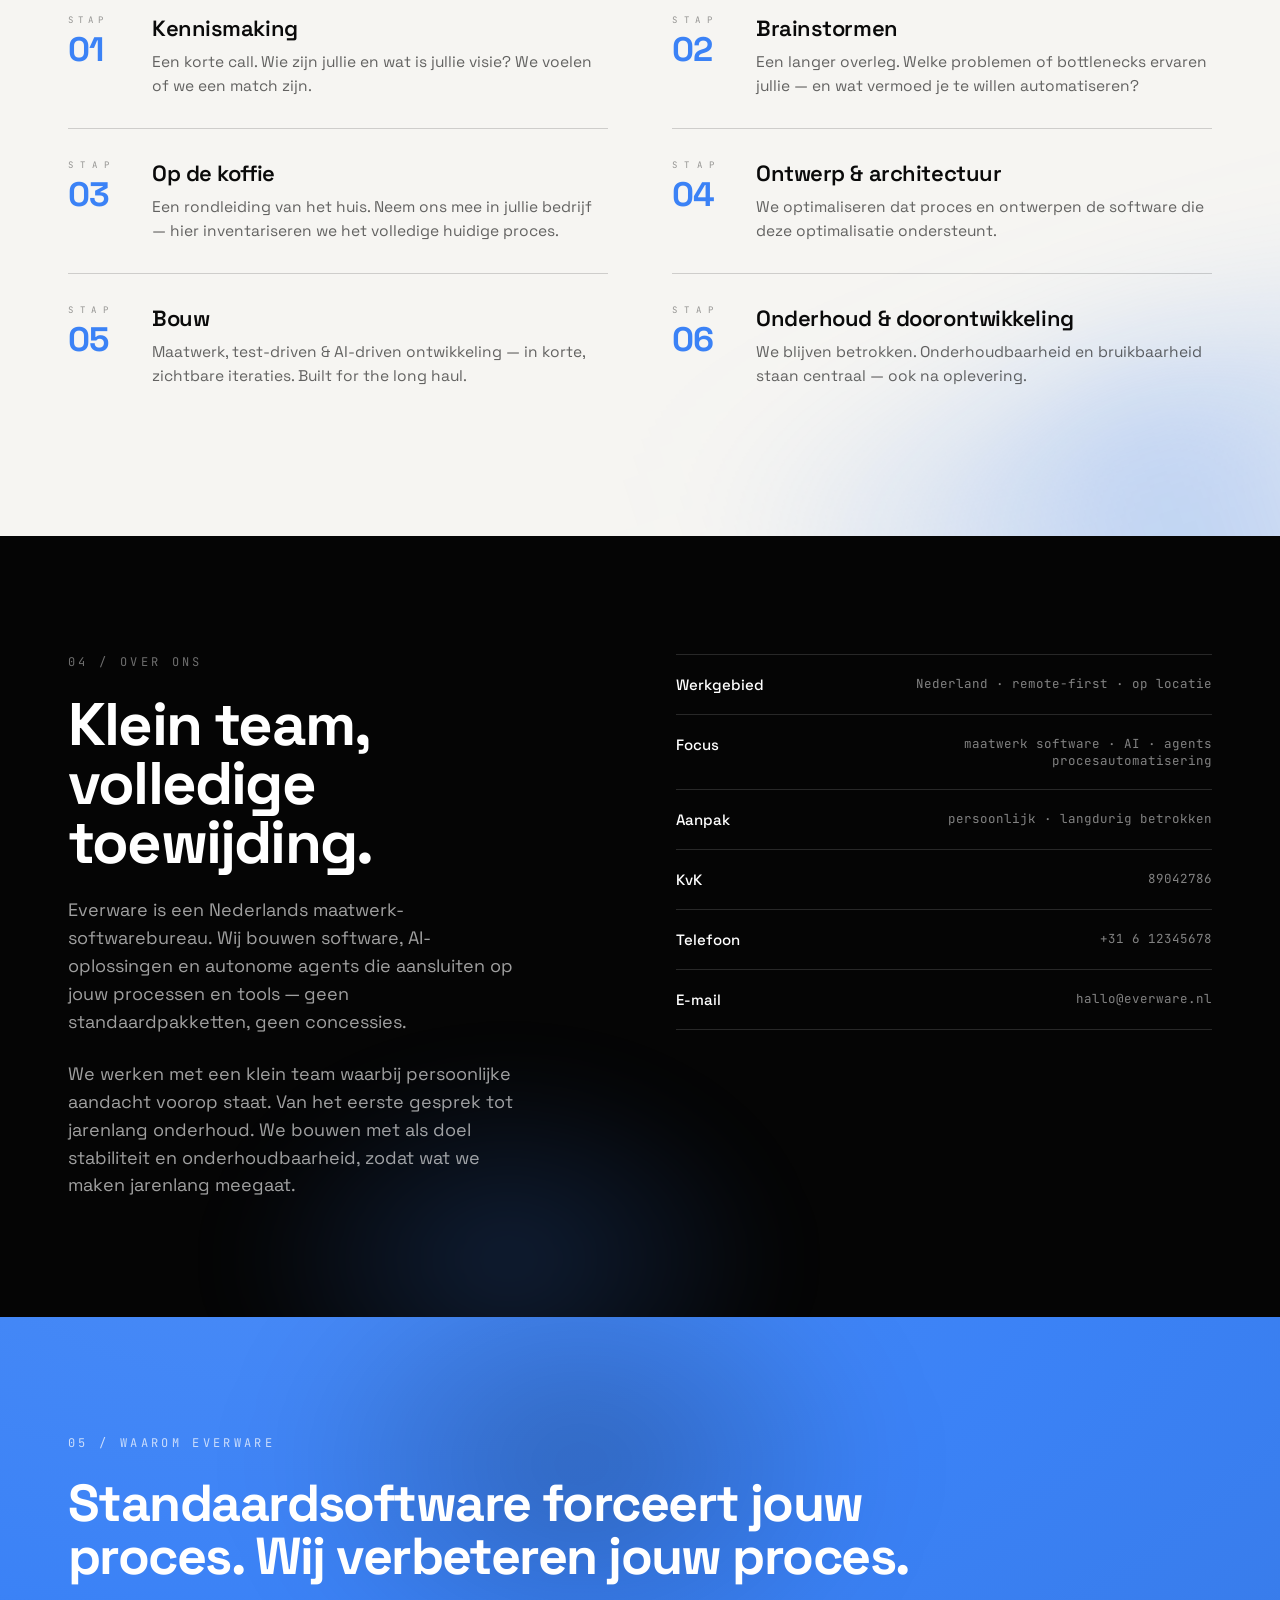
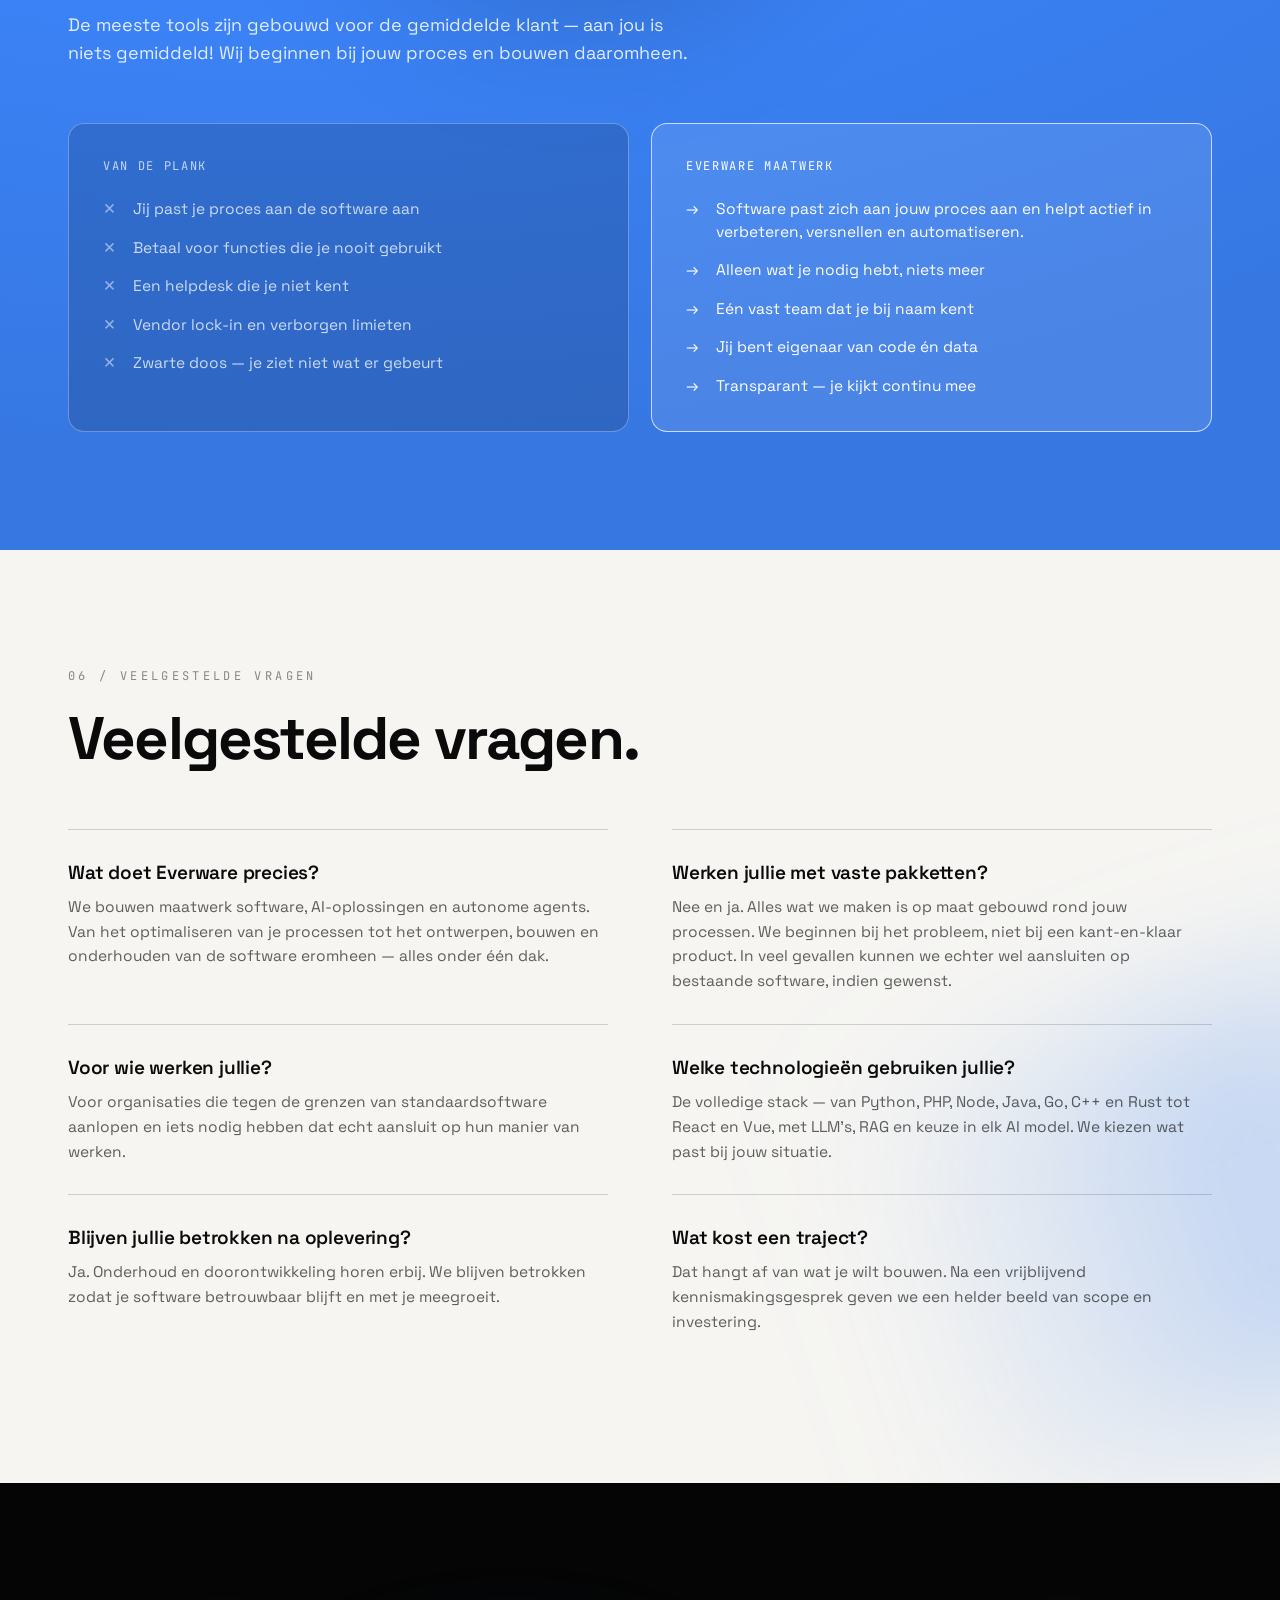
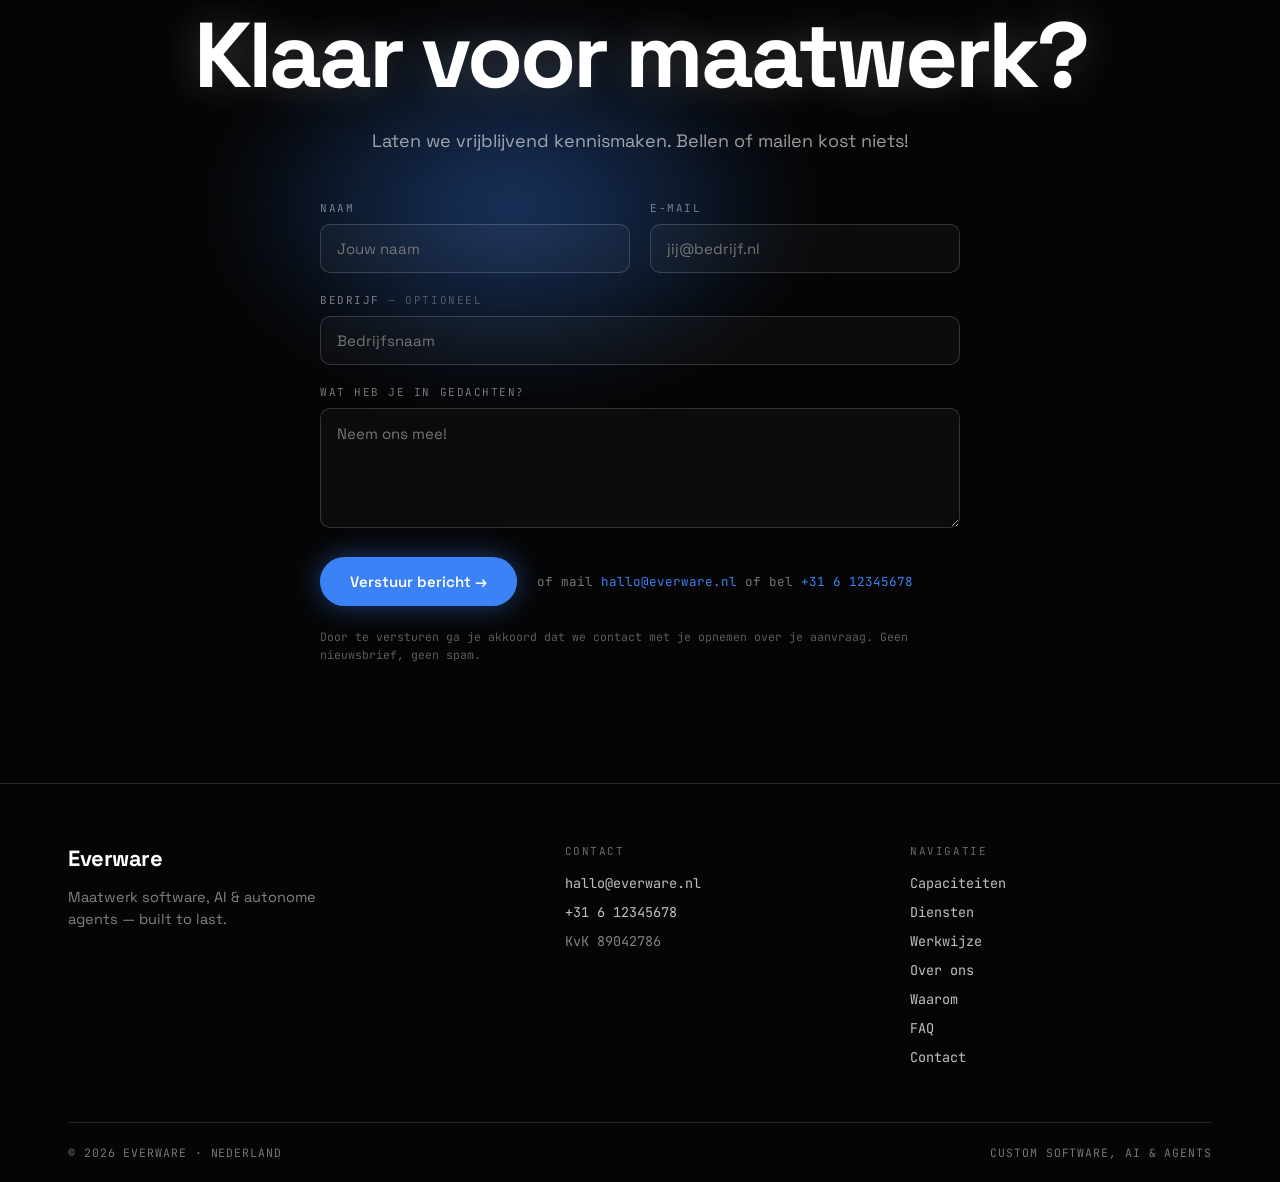
==== commit 43c6d258: "fix: footer as top-level contentinfo landmark (sibling of main)" ====
--- a/index.html
+++ b/index.html
@@ -568,8 +568,10 @@
         </div>
       </div>
     </div>
-
-    <footer style="position:relative;margin-top:120px;border-top:1px solid rgba(255,255,255,.14)">
+  </section>
+
+  </main>
+  <footer style="position:relative;margin-top:120px;border-top:1px solid rgba(255,255,255,.14)">
       <div style="max-width:1240px;margin:0 auto;box-sizing:border-box;padding:60px 48px 0">
         <div class="ew-footer-grid" style="display:grid;grid-template-columns:1.5fr 1fr 1fr;gap:44px">
           <div>
@@ -603,9 +605,6 @@
         </div>
       </div>
     </footer>
-  </section>
-
-  </main>
 
 </div>
 </body>
